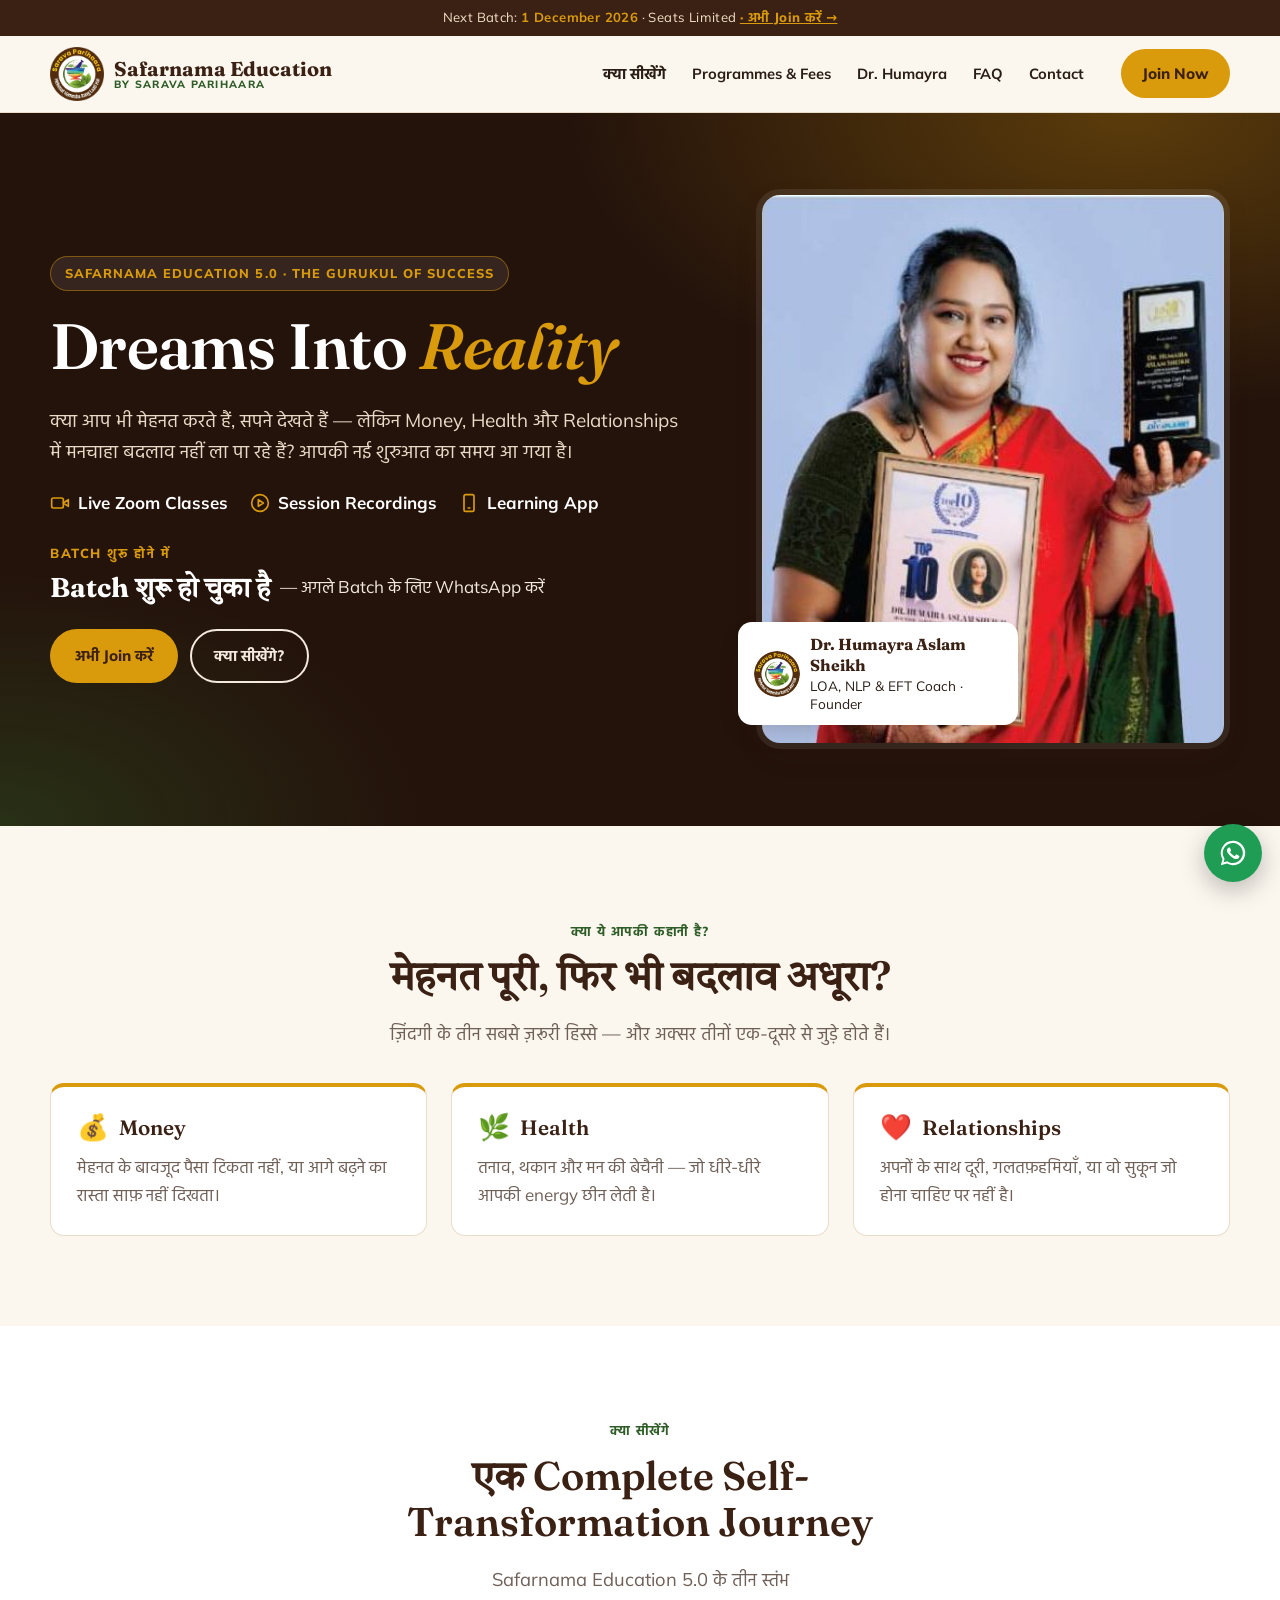
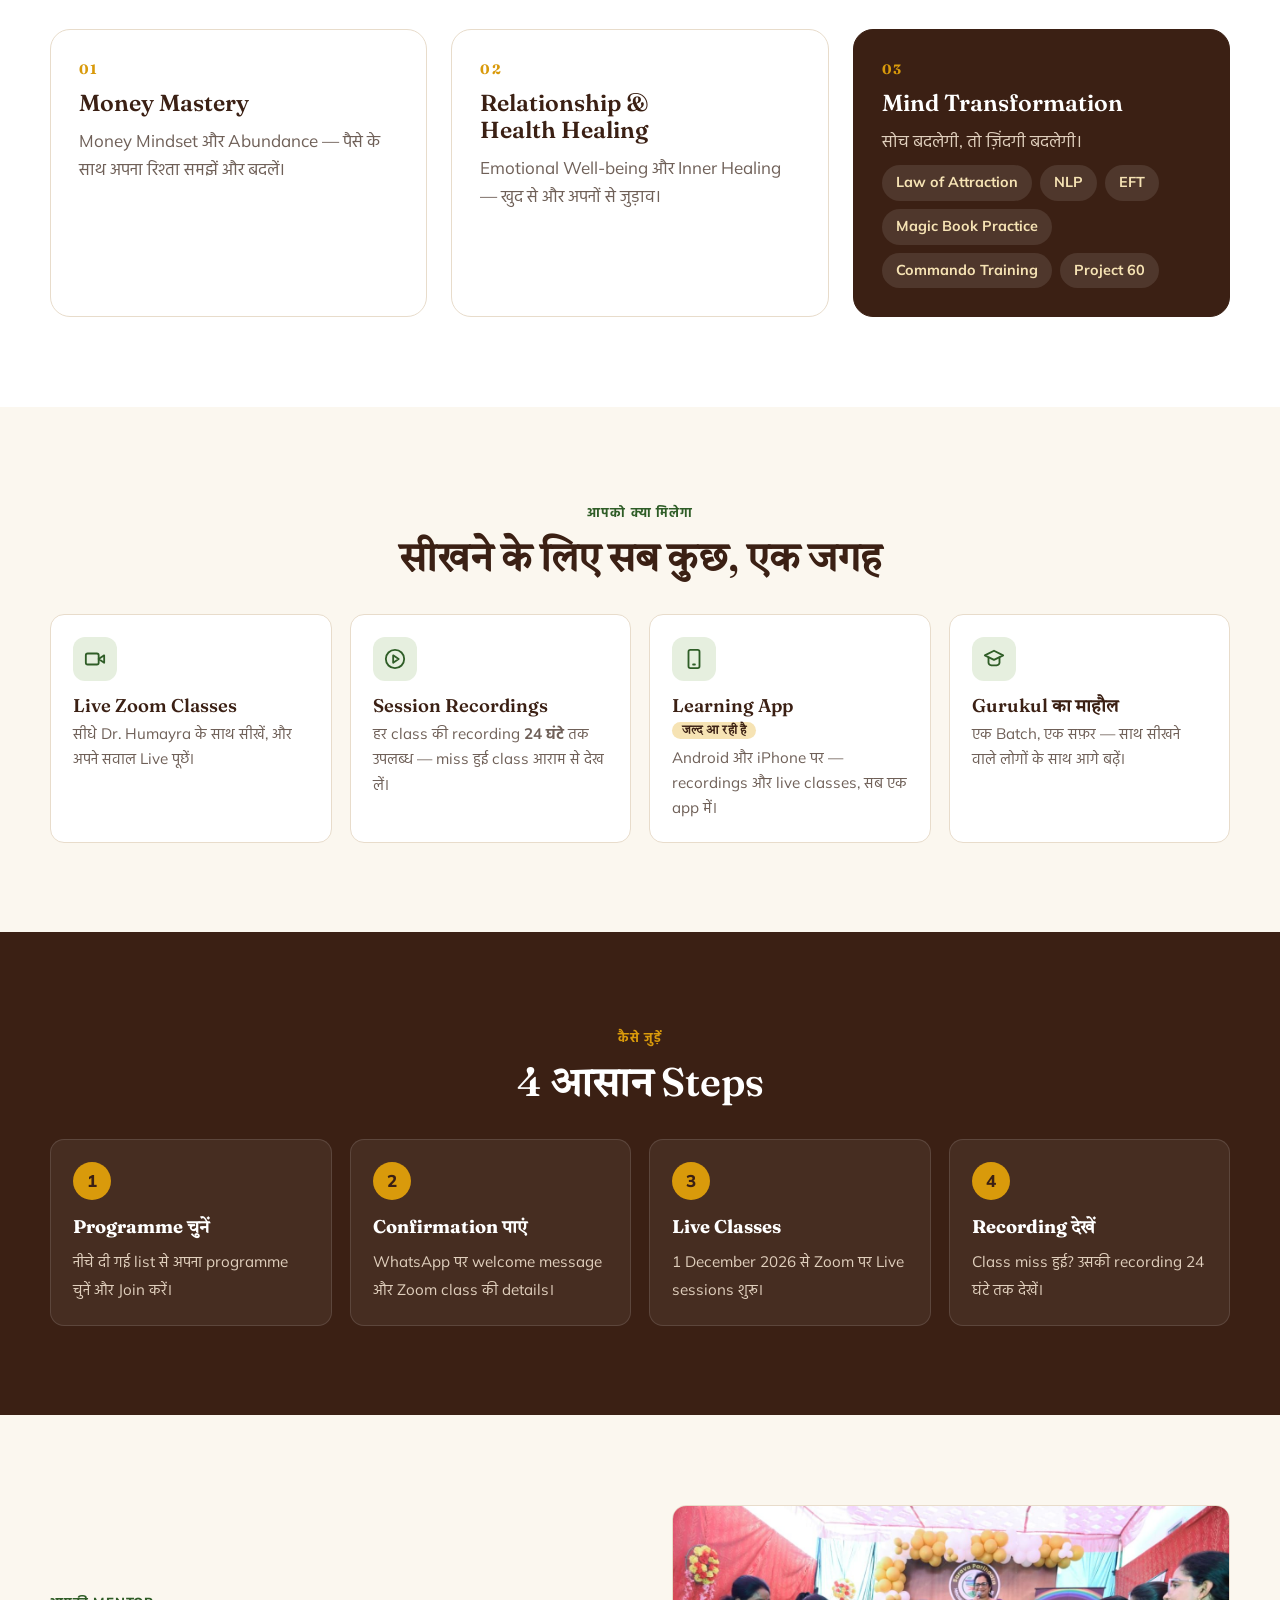
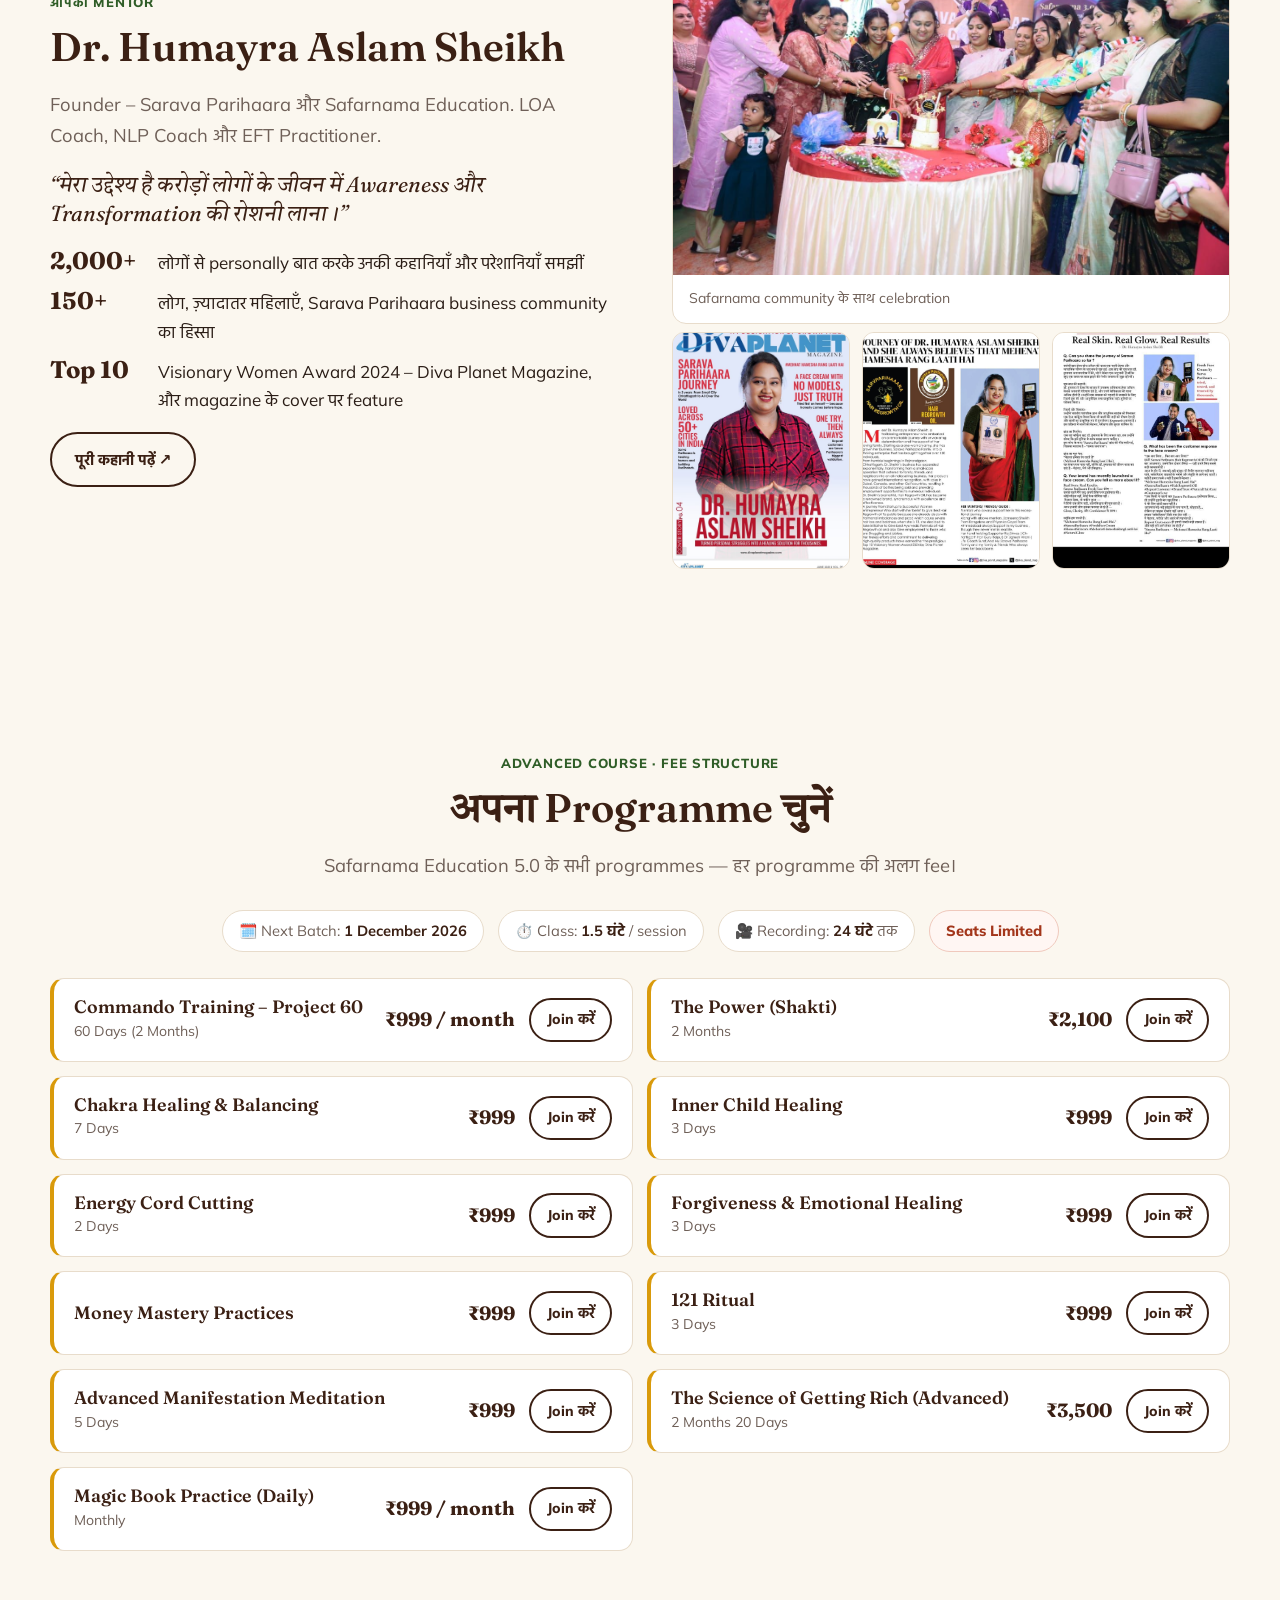
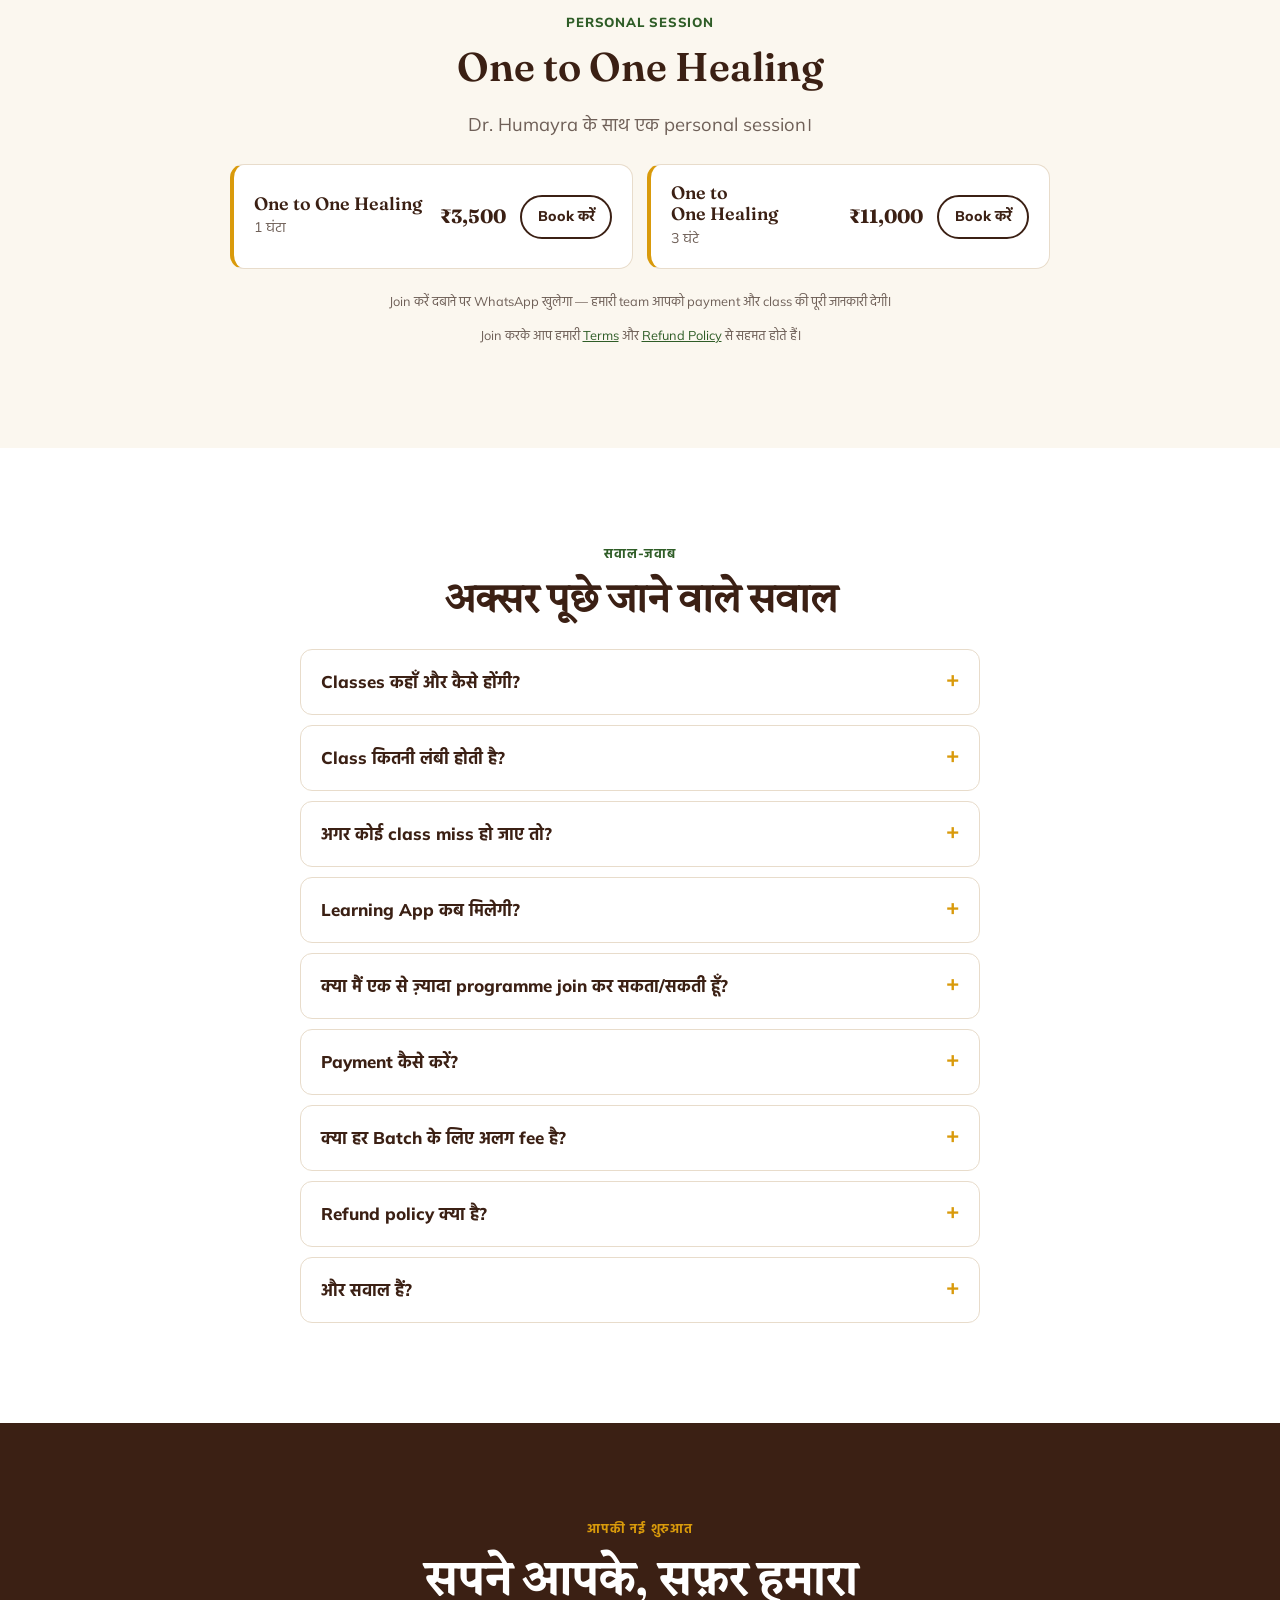
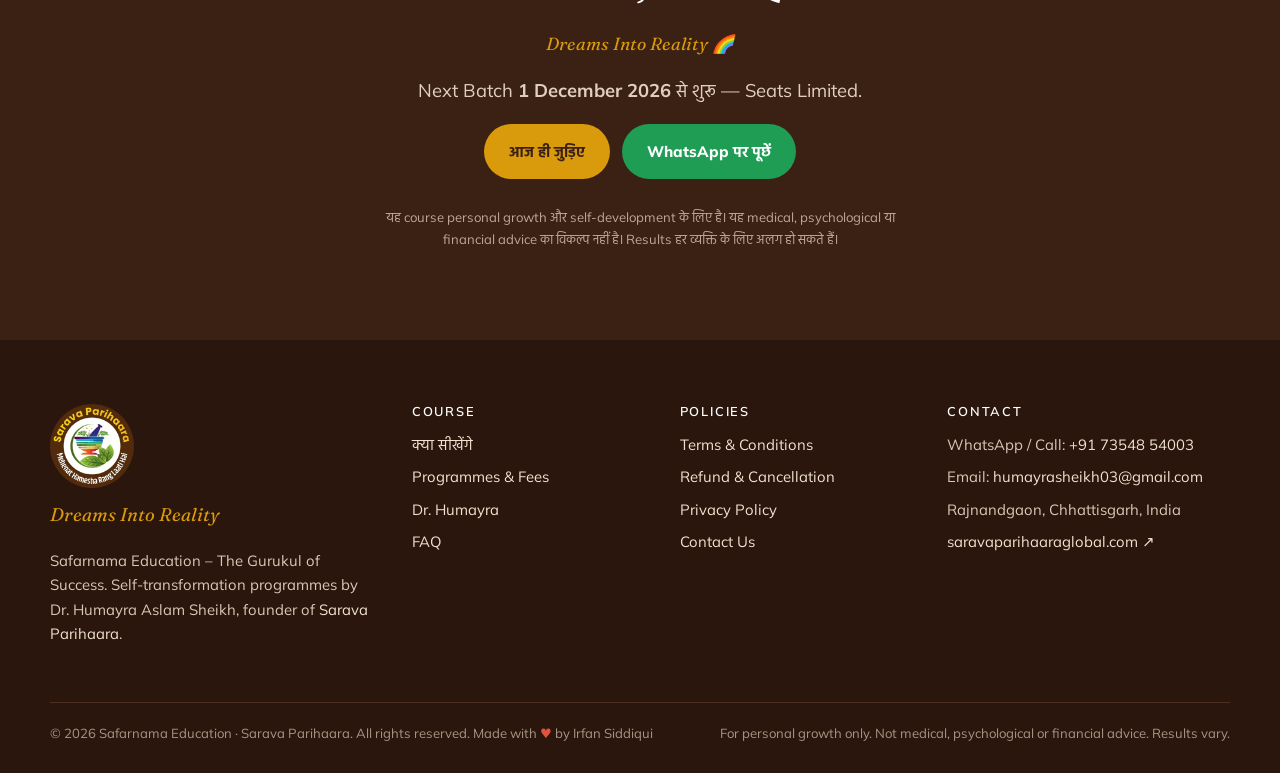
==== index.html @ 06b76551 "Safarnama Education website for safarnama.club Course landing page, programme fee list, one-to-one s" ====
<!DOCTYPE html>
<html lang="hi">
<head>
<meta charset="utf-8">
<meta name="viewport" content="width=device-width, initial-scale=1">
<title>Safarnama Education 5.0 – The Gurukul of Success | Dr. Humayra Aslam Sheikh</title>
<meta name="description" content="Safarnama Education 5.0 – Dr. Humayra Aslam Sheikh के साथ Complete Self-Transformation Journey: Money Mastery, Relationship & Health Healing, Mind Transformation (Law of Attraction, NLP, EFT). Live Zoom Classes, Session Recordings और Learning App.">
<link rel="canonical" href="https://safarnama.club/">
<meta property="og:type" content="website">
<meta property="og:site_name" content="Safarnama Education">
<meta property="og:title" content="Safarnama Education 5.0 – The Gurukul of Success">
<meta property="og:description" content="Dreams Into Reality. Live Classes + Recordings + Learning App, with Dr. Humayra Aslam Sheikh.">
<meta property="og:url" content="https://safarnama.club/">
<meta property="og:image" content="https://safarnama.club/assets/img/founder.jpg">
<meta name="twitter:card" content="summary_large_image">
<meta name="theme-color" content="#24130b">
<link rel="icon" type="image/png" href="favicon.png">
<link rel="apple-touch-icon" href="assets/favicon.png">
<link rel="preconnect" href="https://fonts.googleapis.com">
<link rel="preconnect" href="https://fonts.gstatic.com" crossorigin>
<link href="https://fonts.googleapis.com/css2?family=Fraunces:ital,opsz,wght@0,9..144,500;0,9..144,600;0,9..144,700;1,9..144,500&family=Mulish:wght@400;600;700;800&family=Hind:wght@400;500;600;700&family=Tiro+Devanagari+Hindi:ital@0;1&display=swap" rel="stylesheet">
<link rel="stylesheet" href="assets/css/style.css">
<link rel="stylesheet" href="assets/css/course.css">
<script type="application/ld+json">
{"@context":"https://schema.org","@type":"Course","name":"Safarnama Education 5.0 – The Gurukul of Success","description":"Complete Self-Transformation Journey: Money Mastery, Relationship & Health Healing, Mind Transformation (Law of Attraction, NLP, EFT).","inLanguage":"hi","provider":{"@type":"Organization","name":"Sarava Parihaara","sameAs":"https://saravaparihaaraglobal.com"},"instructor":{"@type":"Person","name":"Dr. Humayra Aslam Sheikh"}}
</script>
</head>
<body class="course" data-course-page>
<a href="#main" class="hp">Skip to content</a>
<div class="topbar">Next Batch: <b data-batch-date>1 December 2026</b> · <span data-seats>Seats Limited</span> <a href="#join">· अभी Join करें →</a></div>
<header class="site-header">
 <div class="wrap nav">
  <a class="brand" href="#main" aria-label="Safarnama Education home"><img src="assets/img/logo.png" alt="" width="54" height="54"><span>Safarnama Education<small>by Sarava Parihaara</small></span></a>
  <button class="burger" aria-label="Open menu" aria-expanded="false" aria-controls="menu"><svg width="26" height="26" viewBox="0 0 24 24" fill="none" stroke="currentColor" stroke-width="2.2" stroke-linecap="round"><path d="M4 7h16M4 12h16M4 17h16"/></svg></button>
  <ul class="menu" id="menu">
   <li><a href="#curriculum">क्या सीखेंगे</a></li><li><a href="#join">Programmes &amp; Fees</a></li><li><a href="#founder">Dr. Humayra</a></li><li><a href="#faq">FAQ</a></li><li><a href="contact.html">Contact</a></li>
  </ul>
  <a class="btn btn-gold" href="#join">Join Now</a>
 </div>
</header>
<main id="main">

<!-- HERO -->
<section class="c-hero"><div class="wrap hero-grid">
 <div>
  <span class="kicker">Safarnama Education 5.0 · The Gurukul of Success</span>
  <h1>Dreams Into <em>Reality</em></h1>
  <p class="lead">क्या आप भी मेहनत करते हैं, सपने देखते हैं — लेकिन Money, Health और Relationships में मनचाहा बदलाव नहीं ला पा रहे हैं? आपकी नई शुरुआत का समय आ गया है।</p>
  <ul class="hero-facts">
   <li><svg viewBox="0 0 24 24" fill="none" stroke="currentColor" stroke-width="2" stroke-linecap="round" stroke-linejoin="round"><path d="m22 8-6 4 6 4V8Z"/><rect x="2" y="6" width="14" height="12" rx="2"/></svg>Live Zoom Classes</li>
   <li><svg viewBox="0 0 24 24" fill="none" stroke="currentColor" stroke-width="2" stroke-linecap="round" stroke-linejoin="round"><circle cx="12" cy="12" r="10"/><path d="m10 8 6 4-6 4V8Z"/></svg>Session Recordings</li>
   <li><svg viewBox="0 0 24 24" fill="none" stroke="currentColor" stroke-width="2" stroke-linecap="round" stroke-linejoin="round"><rect x="6" y="2" width="12" height="20" rx="2"/><path d="M11 18h2"/></svg>Learning App</li>
  </ul>
  <p class="cd-label">Batch शुरू होने में</p>
  <div class="countdown" data-countdown aria-live="off"></div>
  <div class="btn-row" style="margin-top:26px"><a class="btn btn-gold" data-join href="#join">अभी Join करें</a><a class="btn btn-ghost" href="#curriculum">क्या सीखेंगे?</a></div>
 </div>
 <div class="hero-art">
  <img src="assets/img/founder.jpg" alt="Dr. Humayra Aslam Sheikh with her Top 10 Visionary Women award" width="428" height="724">
  <div class="hero-badge"><img src="assets/img/logo.png" alt=""><p><b>Dr. Humayra Aslam Sheikh</b>LOA, NLP &amp; EFT Coach · Founder</p></div>
 </div>
</div></section>

<!-- PAIN -->
<section class="section"><div class="wrap">
 <div class="center narrow" style="margin:0 auto 34px"><span class="eyebrow">क्या ये आपकी कहानी है?</span><h2>मेहनत पूरी, फिर भी बदलाव अधूरा?</h2><p class="lead">ज़िंदगी के तीन सबसे ज़रूरी हिस्से — और अक्सर तीनों एक-दूसरे से जुड़े होते हैं।</p></div>
 <div class="grid g3">
  <div class="pain"><h3><span class="emo" aria-hidden="true">💰</span>Money</h3><p>मेहनत के बावजूद पैसा टिकता नहीं, या आगे बढ़ने का रास्ता साफ़ नहीं दिखता।</p></div>
  <div class="pain"><h3><span class="emo" aria-hidden="true">🌿</span>Health</h3><p>तनाव, थकान और मन की बेचैनी — जो धीरे-धीरे आपकी energy छीन लेती है।</p></div>
  <div class="pain"><h3><span class="emo" aria-hidden="true">❤️</span>Relationships</h3><p>अपनों के साथ दूरी, गलतफ़हमियाँ, या वो सुकून जो होना चाहिए पर नहीं है।</p></div>
 </div>
</div></section>

<!-- CURRICULUM -->
<section class="section alt" id="curriculum"><div class="wrap">
 <div class="center narrow" style="margin:0 auto 34px"><span class="eyebrow">क्या सीखेंगे</span><h2>एक Complete Self-Transformation Journey</h2><p class="lead">Safarnama Education 5.0 के तीन स्तंभ</p></div>
 <div class="grid g3">
  <div class="pillar"><span class="num">01</span><h3>Money Mastery</h3><p>Money Mindset और Abundance — पैसे के साथ अपना रिश्ता समझें और बदलें।</p></div>
  <div class="pillar"><span class="num">02</span><h3>Relationship &amp; Health Healing</h3><p>Emotional Well-being और Inner Healing — खुद से और अपनों से जुड़ाव।</p></div>
  <div class="pillar feature"><span class="num">03</span><h3>Mind Transformation</h3><p>सोच बदलेगी, तो ज़िंदगी बदलेगी।</p>
   <div class="ingredients"><span>Law of Attraction</span><span>NLP</span><span>EFT</span><span>Magic Book Practice</span><span>Commando Training</span><span>Project 60</span></div></div>
 </div>
</div></section>

<!-- WHAT YOU GET -->
<section class="section"><div class="wrap">
 <div class="center narrow" style="margin:0 auto 34px"><span class="eyebrow">आपको क्या मिलेगा</span><h2>सीखने के लिए सब कुछ, एक जगह</h2></div>
 <div class="gets">
  <div class="get"><div class="icon" aria-hidden="true"><svg viewBox="0 0 24 24" fill="none" stroke="currentColor" stroke-width="2" stroke-linecap="round" stroke-linejoin="round"><path d="m22 8-6 4 6 4V8Z"/><rect x="2" y="6" width="14" height="12" rx="2"/></svg></div><h3>Live Zoom Classes</h3><p>सीधे Dr. Humayra के साथ सीखें, और अपने सवाल Live पूछें।</p></div>
  <div class="get"><div class="icon" aria-hidden="true"><svg viewBox="0 0 24 24" fill="none" stroke="currentColor" stroke-width="2" stroke-linecap="round" stroke-linejoin="round"><circle cx="12" cy="12" r="10"/><path d="m10 8 6 4-6 4V8Z"/></svg></div><h3>Session Recordings</h3><p>हर class की recording <b data-recording-access>24 घंटे</b> तक उपलब्ध — miss हुई class आराम से देख लें।</p></div>
  <div class="get"><div class="icon" aria-hidden="true"><svg viewBox="0 0 24 24" fill="none" stroke="currentColor" stroke-width="2" stroke-linecap="round" stroke-linejoin="round"><rect x="6" y="2" width="12" height="20" rx="2"/><path d="M11 18h2"/></svg></div><h3>Learning App <span class="soon-tag">जल्द आ रही है</span></h3><p>Android और iPhone पर — recordings और live classes, सब एक app में।</p></div>
  <div class="get"><div class="icon" aria-hidden="true"><svg viewBox="0 0 24 24" fill="none" stroke="currentColor" stroke-width="2" stroke-linecap="round" stroke-linejoin="round"><path d="M12 3 2 8l10 5 10-5-10-5Z"/><path d="M6 10.5V16c0 1.7 2.7 3 6 3s6-1.3 6-3v-5.5"/></svg></div><h3>Gurukul का माहौल</h3><p>एक Batch, एक सफ़र — साथ सीखने वाले लोगों के साथ आगे बढ़ें।</p></div>
 </div>
</div></section>

<!-- HOW IT WORKS -->
<section class="section dark" id="how"><div class="wrap">
 <div class="center narrow" style="margin:0 auto 34px"><span class="eyebrow">कैसे जुड़ें</span><h2>4 आसान Steps</h2></div>
 <ol class="flow">
  <li><b>Programme चुनें</b><span>नीचे दी गई list से अपना programme चुनें और Join करें।</span></li>
  <li><b>Confirmation पाएं</b><span>WhatsApp पर welcome message और Zoom class की details।</span></li>
  <li><b>Live Classes</b><span><span data-batch-date>1 December 2026</span> से Zoom पर Live sessions शुरू।</span></li>
  <li><b>Recording देखें</b><span>Class miss हुई? उसकी recording 24 घंटे तक देखें।</span></li>
 </ol>
</div></section>

<!-- FOUNDER -->
<section class="section" id="founder"><div class="wrap split">
 <div>
  <span class="eyebrow">आपकी Mentor</span>
  <h2>Dr. Humayra Aslam Sheikh</h2>
  <p class="lead">Founder – Sarava Parihaara और Safarnama Education. LOA Coach, NLP Coach और EFT Practitioner.</p>
  <p class="quote" style="font-size:1.35rem">“मेरा उद्देश्य है करोड़ों लोगों के जीवन में Awareness और Transformation की रोशनी लाना।”</p>
  <ul class="creds">
   <li><b>2,000+</b><span>लोगों से personally बात करके उनकी कहानियाँ और परेशानियाँ समझीं</span></li>
   <li><b>150+</b><span>लोग, ज़्यादातर महिलाएँ, Sarava Parihaara business community का हिस्सा</span></li>
   <li><b>Top 10</b><span>Visionary Women Award 2024 – Diva Planet Magazine, और magazine के cover पर feature</span></li>
  </ul>
  <a class="btn btn-ghost" href="https://saravaparihaaraglobal.com/founder.html" target="_blank" rel="noopener">पूरी कहानी पढ़ें ↗</a>
 </div>
 <div>
  <figure class="tile"><img src="assets/img/community.jpg" alt="Dr. Humayra with the Safarnama community at a celebration" loading="lazy" width="1280" height="851"><figcaption>Safarnama community के साथ celebration</figcaption></figure>
  <div class="press">
   <img src="assets/img/press-cover.jpg" alt="Diva Planet magazine cover featuring Dr. Humayra" loading="lazy">
   <img src="assets/img/press-article.jpg" alt="Diva Planet feature article" loading="lazy">
   <img src="assets/img/press-hindi.jpg" alt="Hindi interview feature" loading="lazy">
  </div>
 </div>
</div></section>

<!-- TESTIMONIALS (hidden until added in course-config.js) -->
<section class="section alt" id="reviews" data-testimonials hidden><div class="wrap">
 <div class="center narrow" style="margin:0 auto 34px"><span class="eyebrow">Students की बात</span><h2>पिछले Batches के अनुभव</h2></div>
 <div class="t-wrap">
  <div class="t-grid" data-t-text></div>
  <div class="t-grid" data-t-shots></div>
  <div class="videos" data-t-videos></div>
 </div>
</div></section>

<!-- PROGRAMMES & FEES -->
<section class="section" id="join"><div class="wrap">
 <div class="center narrow" style="margin:0 auto 28px"><span class="eyebrow">Advanced Course · Fee Structure</span><h2>अपना Programme चुनें</h2><p class="lead">Safarnama Education 5.0 के सभी programmes — हर programme की अलग fee।</p></div>
 <div class="batch-strip">
  <span>🗓️ Next Batch: <b data-batch-date>1 December 2026</b></span>
  <span>⏱️ Class: <b data-class-duration>1.5 घंटे</b> / session</span>
  <span>🎥 Recording: <b data-recording-access>24 घंटे</b> तक</span>
  <span class="seats" data-seats>Seats Limited</span>
 </div>
 <div class="progs" data-programmes></div>
 <div class="center narrow" style="margin:56px auto 24px"><span class="eyebrow">Personal Session</span><h2>One to One Healing</h2><p class="lead">Dr. Humayra के साथ एक personal session।</p></div>
 <div class="progs two" data-one-to-one></div>
 <p class="small center" data-pay-note style="margin-top:22px"></p>
 <p class="small center">Join करके आप हमारी <a href="terms.html">Terms</a> और <a href="refund-policy.html">Refund Policy</a> से सहमत होते हैं।</p>
</div></section>

<!-- FAQ -->
<section class="section alt" id="faq"><div class="wrap narrow" style="margin-inline:auto">
 <div class="center" style="margin-bottom:28px"><span class="eyebrow">सवाल-जवाब</span><h2>अक्सर पूछे जाने वाले सवाल</h2></div>
 <details><summary>Classes कहाँ और कैसे होंगी?</summary><div>सभी Live Classes Zoom पर होंगी। Join करने के बाद Zoom link और class schedule WhatsApp पर भेजा जाएगा।</div></details>
 <details><summary>Class कितनी लंबी होती है?</summary><div>हर session लगभग 1.5 घंटे का होता है।</div></details>
 <details><summary>अगर कोई class miss हो जाए तो?</summary><div>हर class की recording 24 घंटे तक उपलब्ध रहती है, ताकि आप उसे अपने समय पर देख सकें।</div></details>
 <details><summary>Learning App कब मिलेगी?</summary><div>Android और iPhone के लिए हमारी Learning App जल्द launch हो रही है। Enrolled students को login की जानकारी WhatsApp पर भेजी जाएगी।</div></details>
 <details><summary>क्या मैं एक से ज़्यादा programme join कर सकता/सकती हूँ?</summary><div>हाँ। हर programme की fee अलग है — आप जितने चाहें उतने programmes चुन सकते हैं।</div></details>
 <details><summary>Payment कैसे करें?</summary><div>अपने programme के आगे “Join करें” दबाएं। किसी भी मदद के लिए हमें WhatsApp करें।</div></details>
 <details><summary>क्या हर Batch के लिए अलग fee है?</summary><div>हाँ। हर Batch एक अलग enrolment है।</div></details>
 <details><summary>Refund policy क्या है?</summary><div>पूरी जानकारी के लिए हमारी <a href="refund-policy.html">Refund Policy</a> देखें।</div></details>
 <details><summary>और सवाल हैं?</summary><div>हमें WhatsApp पर message करें: <a href="#" data-wa-link="Hello! Safarnama Education 5.0 के बारे में मेरा एक सवाल है।">Chat करें</a></div></details>
</div></section>

<!-- FINAL CTA -->
<section class="section dark c-final"><div class="wrap narrow" style="margin-inline:auto">
 <span class="eyebrow">आपकी नई शुरुआत</span>
 <h2>सपने आपके, सफ़र हमारा</h2>
 <p class="tagline">Dreams Into Reality 🌈</p>
 <p class="lead">Next Batch <b data-batch-date>1 December 2026</b> से शुरू — <span data-seats>Seats Limited</span>.</p>
 <div class="btn-row" style="justify-content:center;margin-top:18px"><a class="btn btn-gold" data-join href="#join">आज ही जुड़िए</a><a class="btn btn-wa" href="#" data-wa-link="Hello! Safarnama Education 5.0 के बारे में जानकारी चाहिए।">WhatsApp पर पूछें</a></div>
 <p class="disclaimer" style="color:#bfa894">यह course personal growth और self-development के लिए है। यह medical, psychological या financial advice का विकल्प नहीं है। Results हर व्यक्ति के लिए अलग हो सकते हैं।</p>
</div></section>
</main>

<div class="join-bar" aria-hidden="false"><div class="jb-text"><b>Safarnama Education 5.0</b>Batch: <span data-batch-date>1 December 2026</span></div><a class="btn btn-gold" data-join href="#join">Join करें</a></div>
<footer class="site-footer">
 <div class="wrap foot-grid">
  <div class="foot-brand">
   <img src="assets/img/logo.png" alt="Sarava Parihaara logo" width="84" height="84">
   <p class="motto">Dreams Into Reality</p>
   <p>Safarnama Education – The Gurukul of Success. Self-transformation programmes by Dr. Humayra Aslam Sheikh, founder of <a href="https://saravaparihaaraglobal.com" target="_blank" rel="noopener">Sarava Parihaara</a>.</p>
  </div>
  <div><h4>Course</h4><ul><li><a href="index.html#curriculum">क्या सीखेंगे</a></li><li><a href="index.html#join">Programmes &amp; Fees</a></li><li><a href="index.html#founder">Dr. Humayra</a></li><li><a href="index.html#faq">FAQ</a></li></ul></div>
  <div><h4>Policies</h4><ul><li><a href="terms.html">Terms &amp; Conditions</a></li><li><a href="refund-policy.html">Refund &amp; Cancellation</a></li><li><a href="privacy.html">Privacy Policy</a></li><li><a href="contact.html">Contact Us</a></li></ul></div>
  <div><h4>Contact</h4><ul>
   <li>WhatsApp / Call: <a href="#" data-phone>+91 73548 54003</a></li>
   <li>Email: <a href="#" data-email>humayrasheikh03@gmail.com</a></li>
   <li>Rajnandgaon, Chhattisgarh, India</li>
   <li><a href="https://saravaparihaaraglobal.com" target="_blank" rel="noopener">saravaparihaaraglobal.com ↗</a></li></ul></div>
 </div>
 <div class="wrap foot-bottom"><span>© <span data-year>2026</span> Safarnama Education · Sarava Parihaara. All rights reserved. Made with <span class="heart" aria-label="love">♥️</span> by Irfan Siddiqui</span><span>For personal growth only. Not medical, psychological or financial advice. Results vary.</span></div>
</footer>
<a class="wa-float" href="#" data-wa-link="Hello! Safarnama Education 5.0 के बारे में मेरा एक सवाल है।" aria-label="Chat with us on WhatsApp"><svg viewBox="0 0 32 32" aria-hidden="true"><path d="M16 3a13 13 0 0 0-11.2 19.6L3 29l6.6-1.7A13 13 0 1 0 16 3Zm0 23.7c-2 0-4-.5-5.7-1.6l-.4-.2-3.9 1 1-3.8-.3-.4A10.7 10.7 0 1 1 16 26.7Zm5.9-8c-.3-.2-1.9-1-2.2-1s-.5-.2-.7.2-.8 1-1 1.2-.4.2-.7 0a8.8 8.8 0 0 1-4.4-3.8c-.3-.6.3-.5 1-1.7.1-.2 0-.4 0-.5l-1-2.4c-.3-.6-.5-.5-.7-.5h-.6a1.2 1.2 0 0 0-.9.4 3.6 3.6 0 0 0-1.1 2.7 6.3 6.3 0 0 0 1.3 3.3 14.4 14.4 0 0 0 5.5 4.9c2 .9 2.9 1 3.9.8a3.3 3.3 0 0 0 2.2-1.5 2.7 2.7 0 0 0 .2-1.5c-.1-.2-.3-.3-.6-.5Z"/></svg></a>
<script src="assets/js/course-config.js"></script>
<script src="assets/js/site.js"></script>
<script src="assets/js/course.js"></script>
</body>
</html>
---- assets/css/style.css ----
/* Sarava Parihaara — brand system taken from the logo and packaging:
   deep walnut brown, turmeric gold, neem green on warm ivory.
   Layout idea: editorial product storytelling, split hero, generous white space. */
:root{
  --brown:#3b2014;
  --brown-2:#5a3422;
  --gold:#d99a0b;
  --gold-soft:#f6e3b4;
  --green:#2f5d27;
  --green-soft:#e6efdf;
  --ivory:#fbf7ef;
  --paper:#ffffff;
  --ink:#2a1d16;
  --muted:#6f6058;
  --line:#e8dccb;
  --f-display:"Fraunces",Georgia,"Times New Roman",serif;
  --f-body:"Mulish",system-ui,-apple-system,"Segoe UI",Roboto,sans-serif;
  --r:14px;
  --shadow:0 10px 30px -14px rgba(59,32,20,.35);
  color-scheme:light;
}
*,*::before,*::after{box-sizing:border-box}
html{scroll-behavior:smooth}
body{margin:0;background:var(--ivory);color:var(--ink);font-family:var(--f-body);font-size:16.5px;line-height:1.65;-webkit-font-smoothing:antialiased}
img{max-width:100%;height:auto;display:block}
a{color:var(--green)}
a:hover{color:var(--brown)}
:focus-visible{outline:3px solid var(--gold);outline-offset:2px;border-radius:4px}
h1,h2,h3,h4{font-family:var(--f-display);color:var(--brown);line-height:1.15;margin:0 0 .5em;text-wrap:balance;font-weight:600}
h1{font-size:clamp(2.1rem,4.6vw,3.6rem);letter-spacing:-.01em}
h2{font-size:clamp(1.7rem,3.2vw,2.5rem)}
h3{font-size:1.3rem}
p{margin:0 0 1em}
.wrap{width:min(1180px,100% - 40px);margin-inline:auto}
.narrow{max-width:68ch}
.section{padding:clamp(48px,7vw,96px) 0}
.section.alt{background:var(--paper)}
.section.dark{background:var(--brown);color:#f3e9dc}
.section.dark h2,.section.dark h3{color:#fff}
.eyebrow{display:inline-block;font-size:.78rem;letter-spacing:.14em;text-transform:uppercase;font-weight:800;color:var(--green);margin-bottom:.8em}
.dark .eyebrow{color:var(--gold)}
.lead{font-size:1.15rem;color:var(--muted)}
.dark .lead{color:#e0cfbd}
.center{text-align:center}
.center .narrow{margin-inline:auto}

/* buttons */
.btn{display:inline-flex;align-items:center;justify-content:center;gap:.5em;padding:.85em 1.5em;border-radius:999px;font-weight:800;font-size:.95rem;text-decoration:none;border:2px solid transparent;cursor:pointer;font-family:var(--f-body);transition:transform .15s,background .15s,color .15s}
.btn:hover{transform:translateY(-1px)}
.btn-primary{background:var(--brown);color:#fff}
.btn-primary:hover{background:var(--brown-2);color:#fff}
.btn-gold{background:var(--gold);color:var(--brown)}
.btn-gold:hover{background:#e8ab1c;color:var(--brown)}
.btn-ghost{border-color:var(--brown);color:var(--brown);background:transparent}
.btn-ghost:hover{background:var(--brown);color:#fff}
.btn-wa{background:#1f9d55;color:#fff}
.btn-wa:hover{background:#178246;color:#fff}
.btn-row{display:flex;flex-wrap:wrap;gap:12px}
.btn-block{width:100%}

/* topbar + header */
.topbar{background:var(--brown);color:#f3e2c7;font-size:.82rem;text-align:center;padding:7px 12px;letter-spacing:.03em}
.topbar b{color:var(--gold)}
.site-header{position:sticky;top:0;z-index:50;background:rgba(251,247,239,.96);backdrop-filter:blur(8px);border-bottom:1px solid var(--line)}
.nav{display:flex;align-items:center;gap:20px;height:76px}
.brand{display:flex;align-items:center;gap:10px;text-decoration:none;color:var(--brown)}
.brand img{width:54px;height:54px}
.brand span{font-family:var(--f-display);font-weight:700;font-size:1.25rem;line-height:1.05}
.brand small{display:block;font-family:var(--f-body);font-size:.66rem;letter-spacing:.12em;text-transform:uppercase;color:var(--green);font-weight:800}
.menu{display:flex;gap:4px;margin-left:auto;list-style:none;padding:0;margin-block:0}
.menu a{display:block;padding:8px 11px;border-radius:8px;text-decoration:none;color:var(--ink);font-weight:700;font-size:.93rem}
.menu a:hover,.menu a[aria-current="page"]{color:var(--green);background:var(--green-soft)}
.cart-btn{position:relative;display:inline-flex;align-items:center;gap:6px;background:var(--brown);color:#fff;border:0;border-radius:999px;padding:9px 16px;font-weight:800;cursor:pointer;font-family:var(--f-body);font-size:.92rem}
.cart-count{background:var(--gold);color:var(--brown);border-radius:999px;min-width:22px;height:22px;display:inline-grid;place-items:center;font-size:.78rem;padding:0 6px}
.burger{display:none;background:none;border:0;padding:8px;cursor:pointer;color:var(--brown)}
@media (max-width:1020px){
  .burger{display:block;margin-left:auto}
  .menu{display:none;position:absolute;top:76px;left:0;right:0;flex-direction:column;background:var(--ivory);border-bottom:1px solid var(--line);padding:10px 20px 18px;box-shadow:var(--shadow)}
  .menu.open{display:flex}
  .menu a{padding:12px 10px;font-size:1rem}
  .cart-btn{margin-left:0}
}

/* hero */
.hero{padding:clamp(36px,6vw,80px) 0 clamp(40px,6vw,72px);background:radial-gradient(1200px 500px at 85% 10%,var(--gold-soft),transparent 60%),var(--ivory)}
.hero-grid{display:grid;grid-template-columns:1.1fr .9fr;gap:clamp(24px,5vw,64px);align-items:center}
.hero h1 em{font-style:italic;color:var(--green)}
.hero-art{position:relative}
.hero-art img{border-radius:24px;box-shadow:var(--shadow);background:#fff}
.hero-badge{position:absolute;left:-18px;bottom:24px;background:var(--paper);border-radius:14px;padding:12px 16px;box-shadow:var(--shadow);display:flex;gap:10px;align-items:center;max-width:250px}
.hero-badge img{width:46px;height:46px;border-radius:50%;object-fit:cover;object-position:top;box-shadow:none}
.hero-badge p{margin:0;font-size:.85rem;line-height:1.35}
.tagline{font-family:var(--f-display);font-style:italic;color:var(--brown-2);font-size:1.1rem}
@media (max-width:860px){.hero-grid{grid-template-columns:1fr}.hero-badge{left:12px}}

/* stats */
.stats{display:grid;grid-template-columns:repeat(4,1fr);gap:1px;background:var(--line);border:1px solid var(--line);border-radius:var(--r);overflow:hidden}
.stat{background:var(--paper);padding:22px 18px;text-align:center}
.stat b{display:block;font-family:var(--f-display);font-size:2rem;color:var(--brown);font-variant-numeric:tabular-nums;line-height:1.1}
.stat span{font-size:.88rem;color:var(--muted)}
@media (max-width:700px){.stats{grid-template-columns:repeat(2,1fr)}}

/* grids & cards */
.grid{display:grid;gap:24px}
.g2{grid-template-columns:repeat(2,1fr)}
.g3{grid-template-columns:repeat(3,1fr)}
.g4{grid-template-columns:repeat(4,1fr)}
@media (max-width:980px){.g4{grid-template-columns:repeat(2,1fr)}.g3{grid-template-columns:repeat(2,1fr)}}
@media (max-width:620px){.g2,.g3,.g4{grid-template-columns:1fr}}
.split{display:grid;grid-template-columns:1fr 1fr;gap:clamp(24px,5vw,64px);align-items:center}
.split.rev>:first-child{order:2}
@media (max-width:860px){.split{grid-template-columns:1fr}.split.rev>:first-child{order:0}}
.rounded{border-radius:20px;box-shadow:var(--shadow)}

.product-card{background:var(--paper);border:1px solid var(--line);border-radius:var(--r);overflow:hidden;display:flex;flex-direction:column;transition:box-shadow .2s,transform .2s}
.product-card:hover{box-shadow:var(--shadow);transform:translateY(-2px)}
.product-card .pimg{aspect-ratio:1/1;background:#fff;display:block;overflow:hidden}
.product-card .pimg img{width:100%;height:100%;object-fit:contain;padding:8px}
.product-card .pbody{padding:16px 18px 18px;display:flex;flex-direction:column;gap:6px;flex:1}
.product-card .cat{font-size:.72rem;letter-spacing:.12em;text-transform:uppercase;font-weight:800;color:var(--green)}
.product-card h3{font-size:1.12rem;margin:0}
.product-card h3 a{color:var(--brown);text-decoration:none}
.product-card .size{font-size:.85rem;color:var(--muted)}
.product-card .buy{margin-top:auto;display:flex;align-items:center;justify-content:space-between;gap:10px;padding-top:10px}
.price{font-family:var(--f-display);font-size:1.35rem;font-weight:700;color:var(--brown);font-variant-numeric:tabular-nums}
.price small{font-family:var(--f-body);font-size:.72rem;color:var(--muted);font-weight:600;margin-left:4px}
.add-mini{background:var(--green);color:#fff;border:0;border-radius:999px;padding:9px 14px;font-weight:800;cursor:pointer;font-family:var(--f-body);font-size:.85rem}
.add-mini:hover{background:var(--brown)}
.placeholder{display:grid;place-items:center;text-align:center;background:linear-gradient(160deg,var(--gold-soft),#fff);color:var(--brown);height:100%;padding:20px}
.placeholder img{width:38%;height:auto;object-fit:contain;padding:0;margin:0 auto 10px}
.placeholder span{font-size:.8rem;font-weight:700;color:var(--muted)}

.filters{display:flex;flex-wrap:wrap;gap:8px;margin:0 0 28px}
.chip{border:1.5px solid var(--line);background:var(--paper);border-radius:999px;padding:8px 16px;font-weight:700;cursor:pointer;font-family:var(--f-body);color:var(--ink);font-size:.9rem}
.chip[aria-pressed="true"]{background:var(--brown);border-color:var(--brown);color:#fff}

.card{background:var(--paper);border:1px solid var(--line);border-radius:var(--r);padding:24px}
.card h3{margin-bottom:.35em}
.icon{width:44px;height:44px;border-radius:12px;background:var(--green-soft);color:var(--green);display:grid;place-items:center;margin-bottom:14px}
.icon svg{width:22px;height:22px}

/* values ribbon */
.values{display:flex;flex-wrap:wrap;gap:10px 28px;justify-content:center;font-family:var(--f-display);font-size:1.15rem;color:var(--brown)}
.values span::before{content:"";display:inline-block;width:7px;height:7px;border-radius:50%;background:var(--gold);margin-right:10px;vertical-align:middle}

/* timeline */
.timeline{list-style:none;padding:0;margin:0;border-left:2px solid var(--gold);display:grid;gap:26px}
.timeline li{padding-left:26px;position:relative}
.timeline li::before{content:"";position:absolute;left:-9px;top:6px;width:16px;height:16px;border-radius:50%;background:var(--ivory);border:3px solid var(--green)}
.timeline b{display:block;font-family:var(--f-display);color:var(--brown);font-size:1.2rem}

/* quote / testimonials */
.quote{font-family:var(--f-display);font-size:clamp(1.3rem,2.4vw,1.8rem);line-height:1.35;color:var(--brown);font-style:italic}
.testi{background:var(--paper);border:1px solid var(--line);border-radius:var(--r);padding:24px;display:flex;flex-direction:column;gap:12px}
.testi p{margin:0;font-size:1rem}
.testi .who{font-weight:800;color:var(--brown);font-size:.9rem}
.testi .who span{display:block;font-weight:600;color:var(--muted);font-size:.8rem}
.stars{color:var(--gold);letter-spacing:2px}

/* page header */
.page-head{padding:clamp(40px,6vw,72px) 0 clamp(28px,4vw,44px);background:linear-gradient(180deg,var(--gold-soft),var(--ivory))}
.crumbs{font-size:.85rem;color:var(--muted);margin-bottom:10px}
.crumbs a{color:var(--muted)}

/* product page */
.pdp{display:grid;grid-template-columns:1fr 1fr;gap:clamp(24px,5vw,56px);align-items:start}
@media (max-width:860px){.pdp{grid-template-columns:1fr}}
.gallery-main{background:#fff;border:1px solid var(--line);border-radius:20px;aspect-ratio:1/1;overflow:hidden}
.gallery-main img{width:100%;height:100%;object-fit:contain}
.thumbs{display:flex;gap:10px;margin-top:12px;flex-wrap:wrap}
.thumbs button{width:74px;height:74px;border:2px solid var(--line);border-radius:12px;padding:0;overflow:hidden;background:#fff;cursor:pointer}
.thumbs button[aria-current="true"]{border-color:var(--brown)}
.thumbs img{width:100%;height:100%;object-fit:cover}
.pdp-info .price{font-size:2rem}
.variants{display:flex;gap:10px;flex-wrap:wrap;margin:6px 0 4px}
.variant{border:2px solid var(--line);background:#fff;border-radius:12px;padding:10px 16px;cursor:pointer;font-family:var(--f-body);font-weight:800;color:var(--ink);text-align:left}
.variant small{display:block;font-weight:600;color:var(--muted)}
.variant[aria-pressed="true"]{border-color:var(--brown);background:var(--gold-soft)}
.qty{display:inline-flex;align-items:center;border:1.5px solid var(--line);border-radius:999px;background:#fff}
.qty button{width:40px;height:44px;border:0;background:none;font-size:1.2rem;cursor:pointer;color:var(--brown)}
.qty input{width:42px;text-align:center;border:0;font-weight:800;font-size:1rem;font-family:var(--f-body);background:transparent}
.buy-row{display:flex;gap:12px;flex-wrap:wrap;align-items:center;margin:18px 0}
.ticks{list-style:none;padding:0;margin:16px 0;display:grid;gap:8px}
.ticks li{padding-left:28px;position:relative}
.ticks li::before{content:"";position:absolute;left:0;top:5px;width:18px;height:18px;border-radius:50%;background:var(--green-soft) url("data:image/svg+xml,%3Csvg xmlns='http://www.w3.org/2000/svg' viewBox='0 0 24 24' fill='none' stroke='%232f5d27' stroke-width='3'%3E%3Cpath d='M5 12l5 5L20 7'/%3E%3C/svg%3E") center/12px no-repeat}
.ingredients{display:flex;flex-wrap:wrap;gap:8px}
.ingredients span{background:var(--green-soft);color:var(--green);border-radius:999px;padding:6px 14px;font-weight:700;font-size:.9rem}
.steps{counter-reset:s;list-style:none;padding:0;margin:0;display:grid;gap:12px}
.steps li{counter-increment:s;padding-left:46px;position:relative;min-height:32px}
.steps li::before{content:counter(s);position:absolute;left:0;top:-2px;width:32px;height:32px;border-radius:50%;background:var(--brown);color:#fff;display:grid;place-items:center;font-weight:800;font-size:.9rem}
.note{background:var(--gold-soft);border-left:4px solid var(--gold);padding:14px 18px;border-radius:10px;font-size:.93rem}
.trust-row{display:flex;flex-wrap:wrap;gap:8px 18px;font-size:.86rem;color:var(--muted);font-weight:700}

/* forms */
.form{display:grid;gap:14px}
.form .row{display:grid;grid-template-columns:1fr 1fr;gap:14px}
@media (max-width:560px){.form .row{grid-template-columns:1fr}}
label{font-weight:700;font-size:.88rem;display:block;margin-bottom:5px;color:var(--brown)}
input,select,textarea{width:100%;padding:12px 14px;border:1.5px solid var(--line);border-radius:10px;font:inherit;font-size:1rem;background:#fff;color:var(--ink)}
input:focus,select:focus,textarea:focus{border-color:var(--green);outline:none;box-shadow:0 0 0 3px var(--green-soft)}
textarea{min-height:110px;resize:vertical}
.hp{position:absolute;left:-9999px}
.form-msg{padding:14px 16px;border-radius:10px;font-weight:700;display:none}
.form-msg.ok{display:block;background:var(--green-soft);color:var(--green)}
.form-msg.warn{display:block;background:var(--gold-soft);color:var(--brown)}

/* faq */
details{background:var(--paper);border:1px solid var(--line);border-radius:12px;padding:0 20px;margin-bottom:10px}
summary{cursor:pointer;font-weight:800;padding:18px 0;color:var(--brown);list-style:none;display:flex;justify-content:space-between;gap:12px}
summary::after{content:"+";font-size:1.4rem;line-height:1;color:var(--gold)}
details[open] summary::after{content:"–"}
details>div{padding:0 0 18px;color:var(--muted)}

/* gallery tiles */
.tile{border-radius:var(--r);overflow:hidden;background:#fff;border:1px solid var(--line)}
.tile img{width:100%;height:100%;object-fit:cover}
.tile figcaption{padding:12px 16px;font-size:.88rem;color:var(--muted)}
figure{margin:0}

/* policy text */
.prose h2{font-size:1.4rem;margin-top:1.6em}
.prose ul{padding-left:1.2em}

/* footer */
.site-footer{background:#2a160d;color:#d9c8b6;padding:64px 0 28px;font-size:.93rem}
.site-footer a{color:#f0e2cf;text-decoration:none}
.site-footer a:hover{color:var(--gold)}
.foot-grid{display:grid;grid-template-columns:1.4fr 1fr 1fr 1.2fr;gap:32px}
@media (max-width:860px){.foot-grid{grid-template-columns:1fr 1fr}}
@media (max-width:520px){.foot-grid{grid-template-columns:1fr}}
.site-footer h4{color:#fff;font-family:var(--f-body);font-size:.8rem;letter-spacing:.14em;text-transform:uppercase;margin-bottom:14px}
.site-footer ul{list-style:none;padding:0;margin:0;display:grid;gap:8px}
.foot-brand img{width:84px;margin-bottom:12px}
.foot-bottom{border-top:1px solid #4a2f22;margin-top:40px;padding-top:20px;display:flex;flex-wrap:wrap;justify-content:space-between;gap:10px;font-size:.82rem;color:#a99484}
.motto{font-family:var(--f-display);font-style:italic;color:var(--gold);font-size:1.15rem}

/* floating whatsapp */
.wa-float{position:fixed;right:18px;bottom:18px;z-index:60;width:58px;height:58px;border-radius:50%;background:#1f9d55;display:grid;place-items:center;box-shadow:0 8px 24px rgba(0,0,0,.25)}
.wa-float svg{width:30px;height:30px;fill:#fff}

/* cart drawer */
.drawer-bg{position:fixed;inset:0;background:rgba(30,15,8,.45);z-index:90;opacity:0;pointer-events:none;transition:opacity .2s}
.drawer{position:fixed;top:0;right:0;height:100%;width:min(440px,100%);background:var(--ivory);z-index:100;transform:translateX(100%);transition:transform .25s;display:flex;flex-direction:column;box-shadow:-10px 0 40px rgba(0,0,0,.2)}
.cart-open .drawer{transform:none}
.cart-open .drawer-bg{opacity:1;pointer-events:auto}
.drawer-head{display:flex;justify-content:space-between;align-items:center;padding:18px 20px;border-bottom:1px solid var(--line)}
.drawer-head h3{margin:0}
.x{background:none;border:0;font-size:1.8rem;line-height:1;cursor:pointer;color:var(--brown);padding:4px 8px}
.drawer-body{flex:1;overflow:auto;padding:16px 20px}
.line-item{display:grid;grid-template-columns:64px 1fr auto;gap:12px;align-items:center;padding:12px 0;border-bottom:1px solid var(--line)}
.line-item img{width:64px;height:64px;object-fit:contain;background:#fff;border-radius:10px;border:1px solid var(--line)}
.line-item h4{font-family:var(--f-body);font-size:.92rem;margin:0;color:var(--ink)}
.line-item .meta{font-size:.82rem;color:var(--muted)}
.line-item .qty button{width:30px;height:32px}
.line-item .qty input{width:30px;font-size:.9rem}
.remove{background:none;border:0;color:var(--muted);font-size:.78rem;text-decoration:underline;cursor:pointer;padding:0;margin-top:4px}
.drawer-foot{padding:16px 20px;border-top:1px solid var(--line);background:var(--paper)}
.total{display:flex;justify-content:space-between;font-weight:800;font-size:1.1rem;margin-bottom:12px}
.empty{text-align:center;color:var(--muted);padding:40px 10px}
.checkout{display:none;gap:10px}
.checkout.show{display:grid}
.checkout input,.checkout textarea{padding:10px 12px;font-size:.95rem}
.checkout textarea{min-height:70px}
.small{font-size:.8rem;color:var(--muted)}
.toast{position:fixed;left:50%;bottom:24px;transform:translateX(-50%) translateY(120px);background:var(--brown);color:#fff;padding:12px 20px;border-radius:999px;font-weight:700;z-index:120;transition:transform .25s;font-size:.92rem}
.toast.show{transform:translateX(-50%) translateY(0)}

@media (prefers-reduced-motion:reduce){*{transition:none!important;scroll-behavior:auto!important}}

/* fixes */
.toast{visibility:hidden}
.toast.show{visibility:visible}
.add-mini{white-space:nowrap}
.price{white-space:nowrap}
.price .from{font-family:var(--f-body);font-size:.72rem;font-weight:700;color:var(--muted);margin-right:4px;text-transform:uppercase;letter-spacing:.06em}
.product-card .pimg .placeholder img{width:34%;height:auto;padding:0;margin:0 auto 10px}
.gallery-main .placeholder img{width:40%;height:auto;margin:0 auto 12px}
@media (max-width:420px){.brand small{display:none}.brand span{font-size:1.1rem}.brand img{width:46px;height:46px}}
.qty input{padding:0;border:0;box-shadow:none}
.drawer{box-shadow:none;visibility:hidden;transition:transform .25s,visibility .25s}
.cart-open .drawer{box-shadow:-10px 0 40px rgba(0,0,0,.2);visibility:visible}

/* video testimonials */
.videos{display:grid;grid-template-columns:repeat(auto-fill,minmax(230px,1fr));gap:20px}
.video{background:#000;border-radius:var(--r);overflow:hidden;border:1px solid var(--line);display:flex;flex-direction:column}
.video .video-play,.video iframe{display:block;width:100%;aspect-ratio:16/9;border:0;padding:0;background:#000;cursor:pointer;position:relative}
.video.vertical .video-play,.video.vertical iframe{aspect-ratio:9/16}
.video img{width:100%;height:100%;object-fit:cover;opacity:.9}
.video .play{position:absolute;inset:0;margin:auto;width:66px;height:66px;border-radius:50%;background:rgba(59,32,20,.85);box-shadow:0 6px 20px rgba(0,0,0,.35)}
.video .play::after{content:"";position:absolute;left:26px;top:20px;border-left:20px solid #fff;border-top:13px solid transparent;border-bottom:13px solid transparent}
.video-play:hover .play{background:var(--green)}
.video figcaption{background:var(--paper);padding:10px 14px;font-weight:700;font-size:.88rem;color:var(--brown)}
/* social icons + map */
.socials{display:flex;flex-wrap:wrap;gap:10px}
.socials a{width:40px;height:40px;border-radius:50%;display:grid;place-items:center;background:#4a2f22;color:#f0e2cf;transition:background .15s,color .15s}
.socials a[hidden]{display:none}
.socials a:hover{background:var(--gold);color:var(--brown)}
.socials svg{width:19px;height:19px;fill:currentColor}
.socials.dark-icons a{background:var(--green-soft);color:var(--green)}
.socials.dark-icons a:hover{background:var(--brown);color:#fff}
.map{border-radius:20px;overflow:hidden;border:1px solid var(--line);box-shadow:var(--shadow);background:#e9e4da}
.map iframe{display:block;width:100%;height:420px;border:0}
@media (max-width:600px){.map iframe{height:320px}}
.foot-bottom .heart{color:#e0533d}
---- assets/css/course.css ----
/* Safarnama Education 5.0 — course landing page (loaded after style.css) */
:root{
  --f-display:"Fraunces","Tiro Devanagari Hindi",Georgia,serif;
  --f-body:"Mulish","Hind",system-ui,-apple-system,"Segoe UI",Roboto,sans-serif;
  --deep:#24130b;
}
body.course{font-size:17px}
.course .topbar a{color:var(--gold);font-weight:800}
.course .nav .menu a{font-size:.92rem}
.course .nav .btn{padding:.65em 1.25em;margin-left:6px}
@media (max-width:1020px){.course .nav .btn{margin-left:0}}

/* hero */
.c-hero{position:relative;overflow:hidden;color:#f3e9dc;background:
  radial-gradient(900px 480px at 88% 0%,rgba(217,154,11,.30),transparent 62%),
  radial-gradient(700px 420px at 0% 100%,rgba(47,93,39,.40),transparent 60%),var(--deep);
  padding:clamp(40px,6vw,84px) 0 clamp(44px,6vw,80px)}
.c-hero .hero-grid{grid-template-columns:1.15fr .85fr}
.c-hero h1{color:#fff;font-size:clamp(2.3rem,5vw,4rem);margin-bottom:.35em}
.c-hero h1 em{font-style:italic;color:var(--gold)}
.c-hero .kicker{display:inline-flex;align-items:center;gap:8px;background:rgba(255,255,255,.08);border:1px solid rgba(217,154,11,.45);color:var(--gold);border-radius:999px;padding:6px 14px;font-weight:800;font-size:.8rem;letter-spacing:.08em;text-transform:uppercase;margin-bottom:18px}
.c-hero .lead{color:#e9d9c6;font-size:1.18rem;max-width:36em}
.hero-facts{display:flex;flex-wrap:wrap;gap:10px 22px;margin:22px 0 26px;padding:0;list-style:none;font-weight:700;color:#fff}
.hero-facts li{display:flex;align-items:center;gap:8px}
.hero-facts svg{width:20px;height:20px;color:var(--gold);flex:none}
.c-hero .btn-ghost{border-color:#f3e9dc;color:#f3e9dc}
.c-hero .btn-ghost:hover{background:#f3e9dc;color:var(--brown)}
.c-hero .hero-badge{color:var(--ink)}
.c-hero .hero-badge b{display:block;font-family:var(--f-display);color:var(--brown);font-size:1rem}
@media (max-width:860px){.c-hero .hero-grid{grid-template-columns:1fr}.c-hero .hero-art{max-width:420px;margin-inline:auto}}

/* countdown */
.countdown{display:flex;gap:10px;flex-wrap:wrap;align-items:stretch}
.countdown span{background:rgba(255,255,255,.07);border:1px solid rgba(255,255,255,.14);border-radius:12px;padding:8px 14px;text-align:center;min-width:72px;font-size:.8rem;color:#e0cfbd}
.countdown b{display:block;font-family:var(--f-display);font-size:1.7rem;color:#fff;line-height:1.1;font-variant-numeric:tabular-nums}
.cd-label{font-size:.82rem;letter-spacing:.12em;text-transform:uppercase;font-weight:800;color:var(--gold);margin:0 0 8px}

/* pain points */
.pain{background:var(--paper);border:1px solid var(--line);border-radius:var(--r);padding:26px;border-top:4px solid var(--gold)}
.pain h3{display:flex;align-items:center;gap:10px}
.pain .emo{font-size:1.6rem}
.pain p{color:var(--muted);margin:0}

/* pillars */
.pillar{background:var(--paper);border:1px solid var(--line);border-radius:20px;padding:28px;display:flex;flex-direction:column;gap:10px;position:relative}
.pillar .num{font-family:var(--f-display);font-size:.85rem;font-weight:700;color:var(--gold);letter-spacing:.1em}
.pillar h3{font-size:1.45rem;margin:0}
.pillar p{color:var(--muted);margin:0}
.pillar.feature{background:var(--brown);border-color:var(--brown);color:#e9d9c6}
.pillar.feature h3{color:#fff}
.pillar.feature p{color:#e0cfbd}
.pillar .ingredients span{background:rgba(255,255,255,.1);color:#f6e3b4}

/* what you get */
.gets{display:grid;grid-template-columns:repeat(4,1fr);gap:18px}
@media (max-width:980px){.gets{grid-template-columns:repeat(2,1fr)}}
@media (max-width:520px){.gets{grid-template-columns:1fr}}
.get{background:var(--paper);border:1px solid var(--line);border-radius:var(--r);padding:22px}
.get h3{font-size:1.15rem;margin-bottom:.3em}
.get p{color:var(--muted);margin:0;font-size:.95rem}
.get .soon-tag{display:inline-block;background:var(--gold-soft);color:var(--brown);font-size:.72rem;font-weight:800;border-radius:999px;padding:2px 10px;margin-left:6px;vertical-align:middle;letter-spacing:.04em}

/* how it works */
.flow{list-style:none;margin:0;padding:0;display:grid;grid-template-columns:repeat(4,1fr);gap:18px;counter-reset:f}
@media (max-width:900px){.flow{grid-template-columns:repeat(2,1fr)}}
@media (max-width:520px){.flow{grid-template-columns:1fr}}
.flow li{counter-increment:f;background:rgba(255,255,255,.06);border:1px solid rgba(255,255,255,.12);border-radius:var(--r);padding:22px}
.flow li::before{content:counter(f);display:grid;place-items:center;width:38px;height:38px;border-radius:50%;background:var(--gold);color:var(--brown);font-weight:800;margin-bottom:12px}
.flow b{display:block;color:#fff;font-family:var(--f-display);font-size:1.15rem;margin-bottom:4px}
.flow span{color:#e0cfbd;font-size:.95rem}

/* founder */
.creds{list-style:none;padding:0;margin:18px 0;display:grid;gap:12px}
.creds li{display:flex;gap:12px;align-items:flex-start}
.creds b{font-family:var(--f-display);color:var(--brown);font-size:1.5rem;line-height:1;min-width:80px}
.press{display:grid;grid-template-columns:repeat(3,1fr);gap:12px;margin-top:8px}
.press img{border-radius:12px;border:1px solid var(--line);aspect-ratio:3/4;object-fit:cover;width:100%}

/* testimonials */
.t-grid{display:grid;grid-template-columns:repeat(auto-fill,minmax(280px,1fr));gap:20px}
.t-grid:empty,.videos:empty{display:none}
.shot img{object-fit:contain;background:#fff}
.t-wrap{display:grid;gap:22px}

/* price card */
.price-card{background:var(--paper);border:2px solid var(--gold);border-radius:24px;padding:clamp(24px,4vw,40px);box-shadow:var(--shadow);max-width:640px;margin-inline:auto;text-align:center}
.price-card .batch{display:inline-block;background:var(--green-soft);color:var(--green);font-weight:800;border-radius:999px;padding:6px 16px;font-size:.85rem;margin-bottom:12px}
.price-card h2{margin-bottom:.2em}
.price-card .big{font-family:var(--f-display);font-size:clamp(2.2rem,5vw,3rem);font-weight:700;color:var(--brown);margin:12px 0 4px;font-variant-numeric:tabular-nums}
.price-card .big s{font-size:.5em;color:var(--muted);font-weight:500;margin-right:6px}
.price-card .big small{display:block;font-family:var(--f-body);font-size:.85rem;color:var(--muted);font-weight:600}
.price-card .big .ask{font-size:1.2rem;color:var(--green)}
.price-card .ticks{text-align:left;max-width:420px;margin:20px auto}
.price-card .seats{color:#a3361b;font-weight:800;margin:10px 0 0}
.price-card .small{margin-top:12px}

/* app badges */
.apps{display:flex;gap:10px;flex-wrap:wrap}
.app-badge{display:inline-flex;align-items:center;gap:8px;background:#111;color:#fff;border-radius:10px;padding:8px 14px;text-decoration:none;font-weight:700;font-size:.9rem}
.app-badge svg{width:20px;height:20px;fill:#fff}
.app-badge[aria-disabled="true"]{opacity:.55;cursor:default}
.app-badge small{display:block;font-size:.68rem;font-weight:600;opacity:.8;line-height:1}

/* final cta */
.c-final{text-align:center}
.c-final h2{font-size:clamp(2rem,4vw,3rem)}
.c-final .tagline{color:var(--gold)}

.disclaimer{font-size:.82rem;color:var(--muted);text-align:center;max-width:70ch;margin:28px auto 0}

/* sticky join bar (mobile) */
.join-bar{position:fixed;left:0;right:0;bottom:0;z-index:55;background:var(--paper);border-top:1px solid var(--line);padding:10px 16px;display:none;align-items:center;gap:12px;box-shadow:0 -6px 20px rgba(0,0,0,.08);transition:transform .2s}
.join-bar .jb-text{flex:1;font-size:.85rem;line-height:1.3;color:var(--muted)}
.join-bar .jb-text b{display:block;color:var(--brown);font-size:.95rem}
.join-bar.off{transform:translateY(110%)}
@media (max-width:760px){
  .join-bar{display:flex}
  body.course{padding-bottom:72px}
  .course .wa-float{bottom:86px}
}

/* thank-you page */
.ty{max-width:720px;margin-inline:auto;text-align:center}
.ty .check{width:84px;height:84px;border-radius:50%;background:var(--green);display:grid;place-items:center;margin:0 auto 18px}
.ty .check svg{width:44px;height:44px;color:#fff}
.ty .steps{text-align:left;max-width:520px;margin:26px auto}

/* fixes after preview */
.c-hero .hero-art>img{background:transparent;max-height:560px;width:100%;object-fit:cover;object-position:center top;border:6px solid rgba(255,255,255,.08)}
.c-hero .hero-badge img{width:46px;height:46px;flex:none;object-fit:contain;background:#fff;border-radius:50%;box-shadow:none}
.c-hero .hero-badge{max-width:280px}
.course .eyebrow{letter-spacing:.06em;font-size:.82rem}
.get .soon-tag{display:table;margin:6px 0 0}
.creds b{white-space:nowrap;min-width:96px}
.course .nav .btn{white-space:nowrap}
@media (max-width:560px){.course .nav>.btn{display:none}.course .topbar a{display:none}}

/* programmes & fees */
.batch-strip{display:flex;flex-wrap:wrap;justify-content:center;gap:10px 14px;margin:0 auto 26px}
.batch-strip span{background:var(--paper);border:1px solid var(--line);border-radius:999px;padding:8px 16px;font-size:.92rem;color:var(--muted)}
.batch-strip b{color:var(--brown)}
.batch-strip .seats{color:#a3361b;font-weight:800;border-color:#f0c9bd;background:#fff6f3}
.progs{display:grid;grid-template-columns:repeat(2,1fr);gap:14px}
.progs.two{max-width:820px;margin-inline:auto}
@media (max-width:760px){.progs{grid-template-columns:1fr}}
.prog{background:var(--paper);border:1px solid var(--line);border-left:4px solid var(--gold);border-radius:var(--r);padding:18px 20px;display:flex;align-items:center;justify-content:space-between;gap:16px}
.prog h3{font-size:1.12rem;margin:0}
.prog .dur{margin:2px 0 0;font-size:.88rem;color:var(--muted)}
.prog-buy{display:flex;align-items:center;gap:14px;flex:none}
.prog .fee{font-family:var(--f-display);font-weight:700;font-size:1.2rem;color:var(--brown);white-space:nowrap;font-variant-numeric:tabular-nums}
.prog .btn{padding:.6em 1.1em;font-size:.88rem;white-space:nowrap}
@media (max-width:420px){.prog{flex-direction:column;align-items:flex-start}.prog-buy{width:100%;justify-content:space-between}}
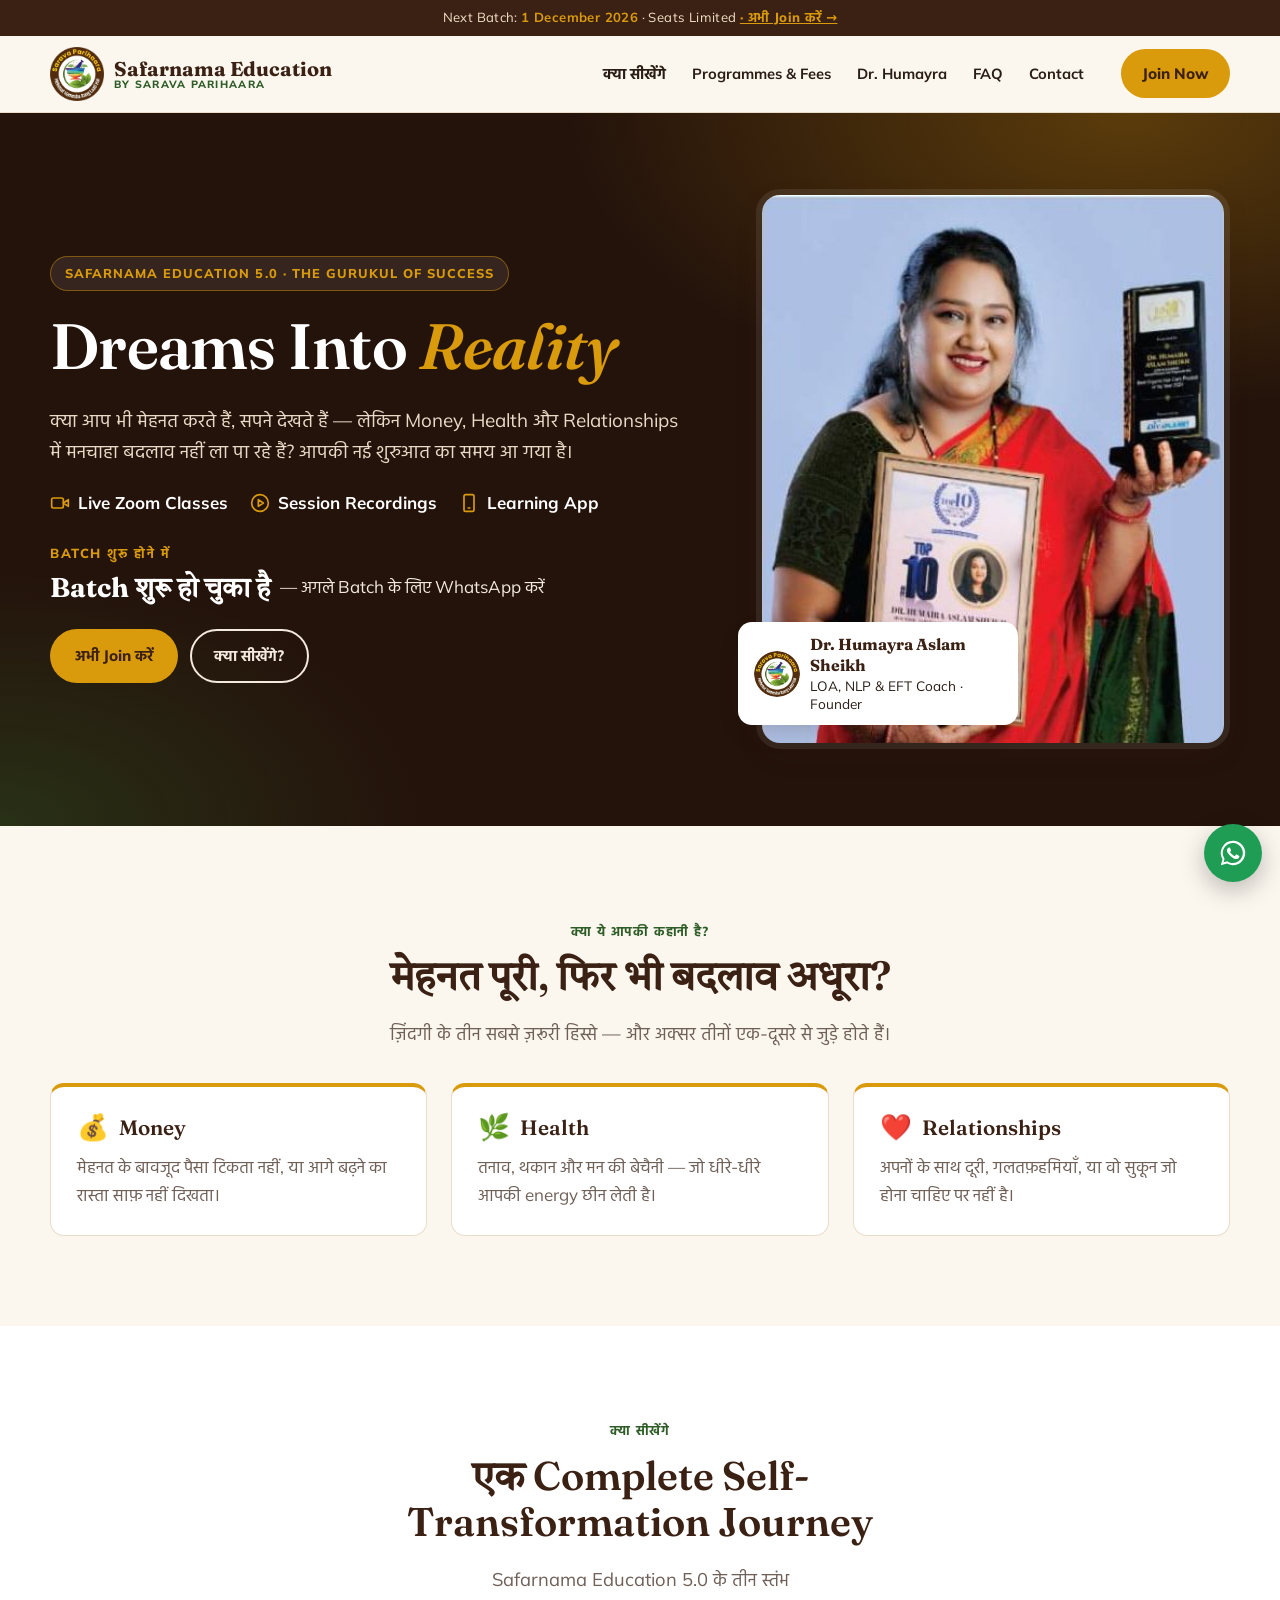
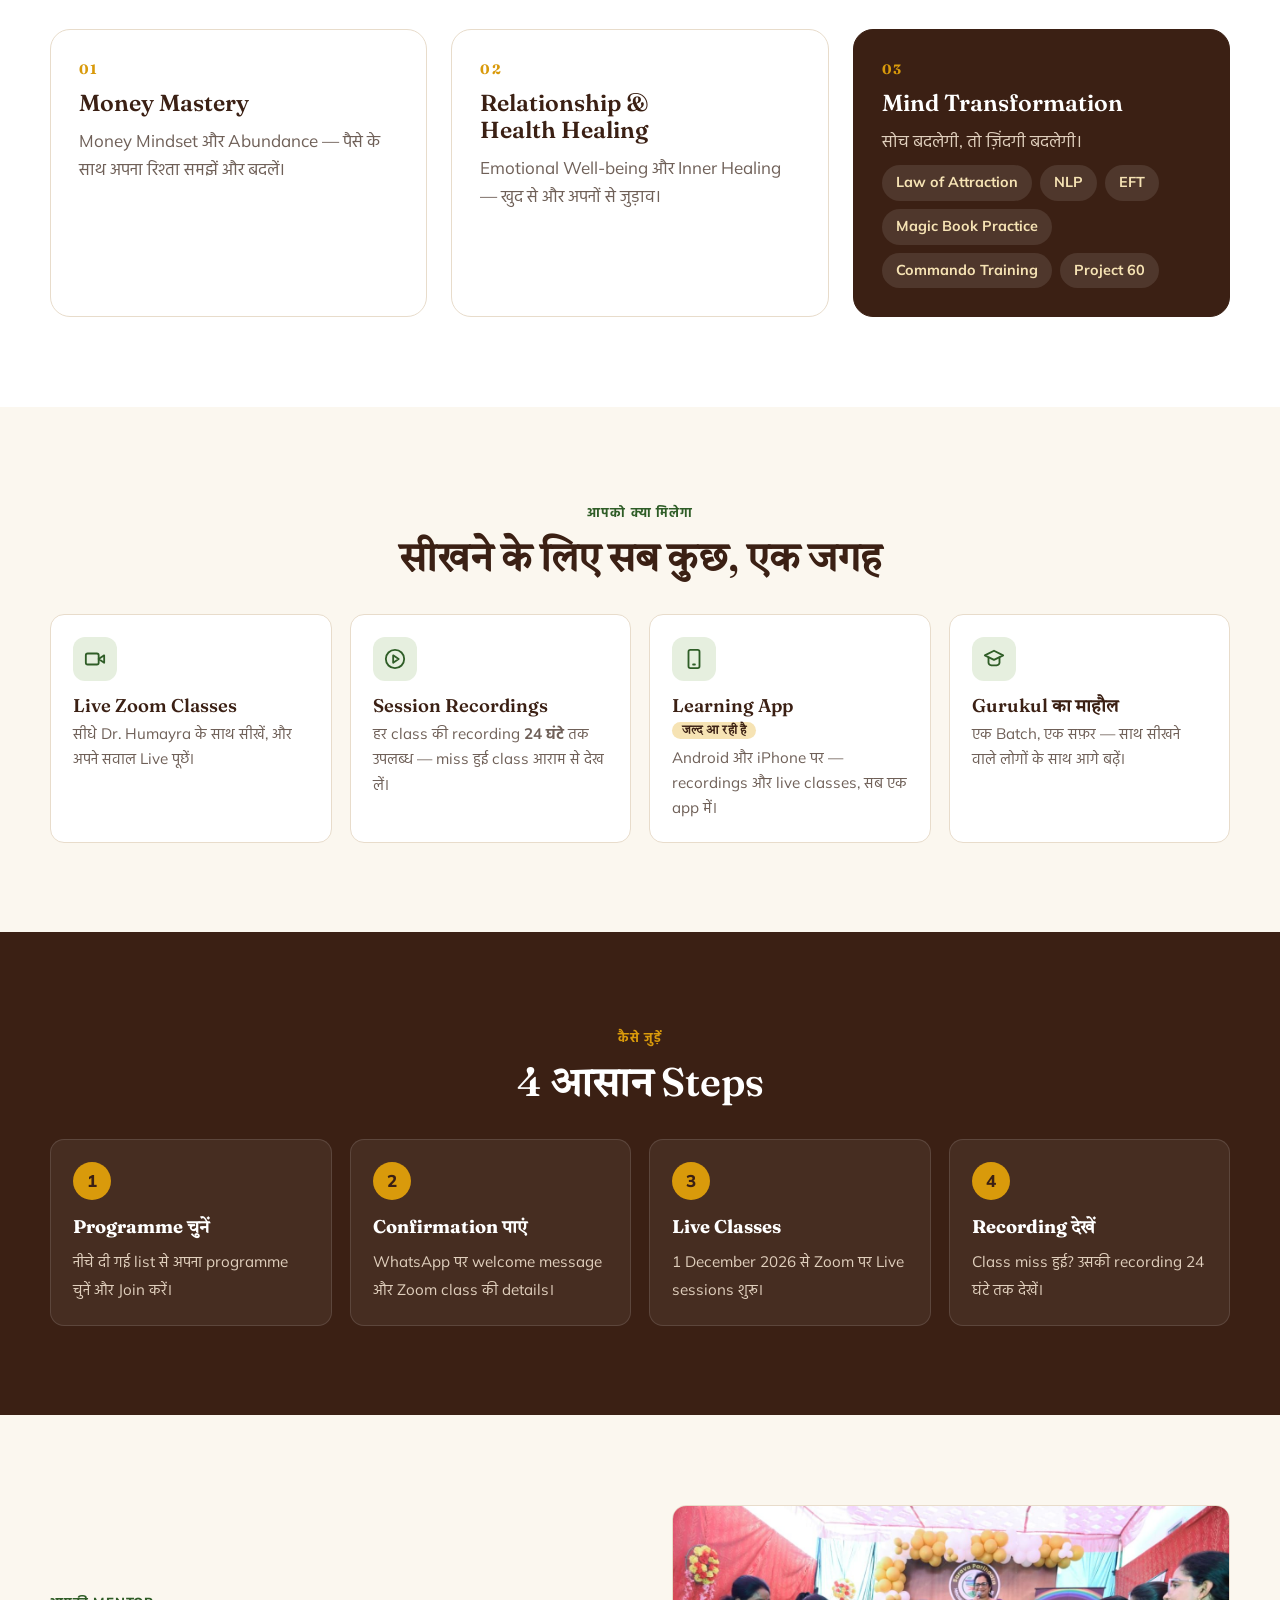
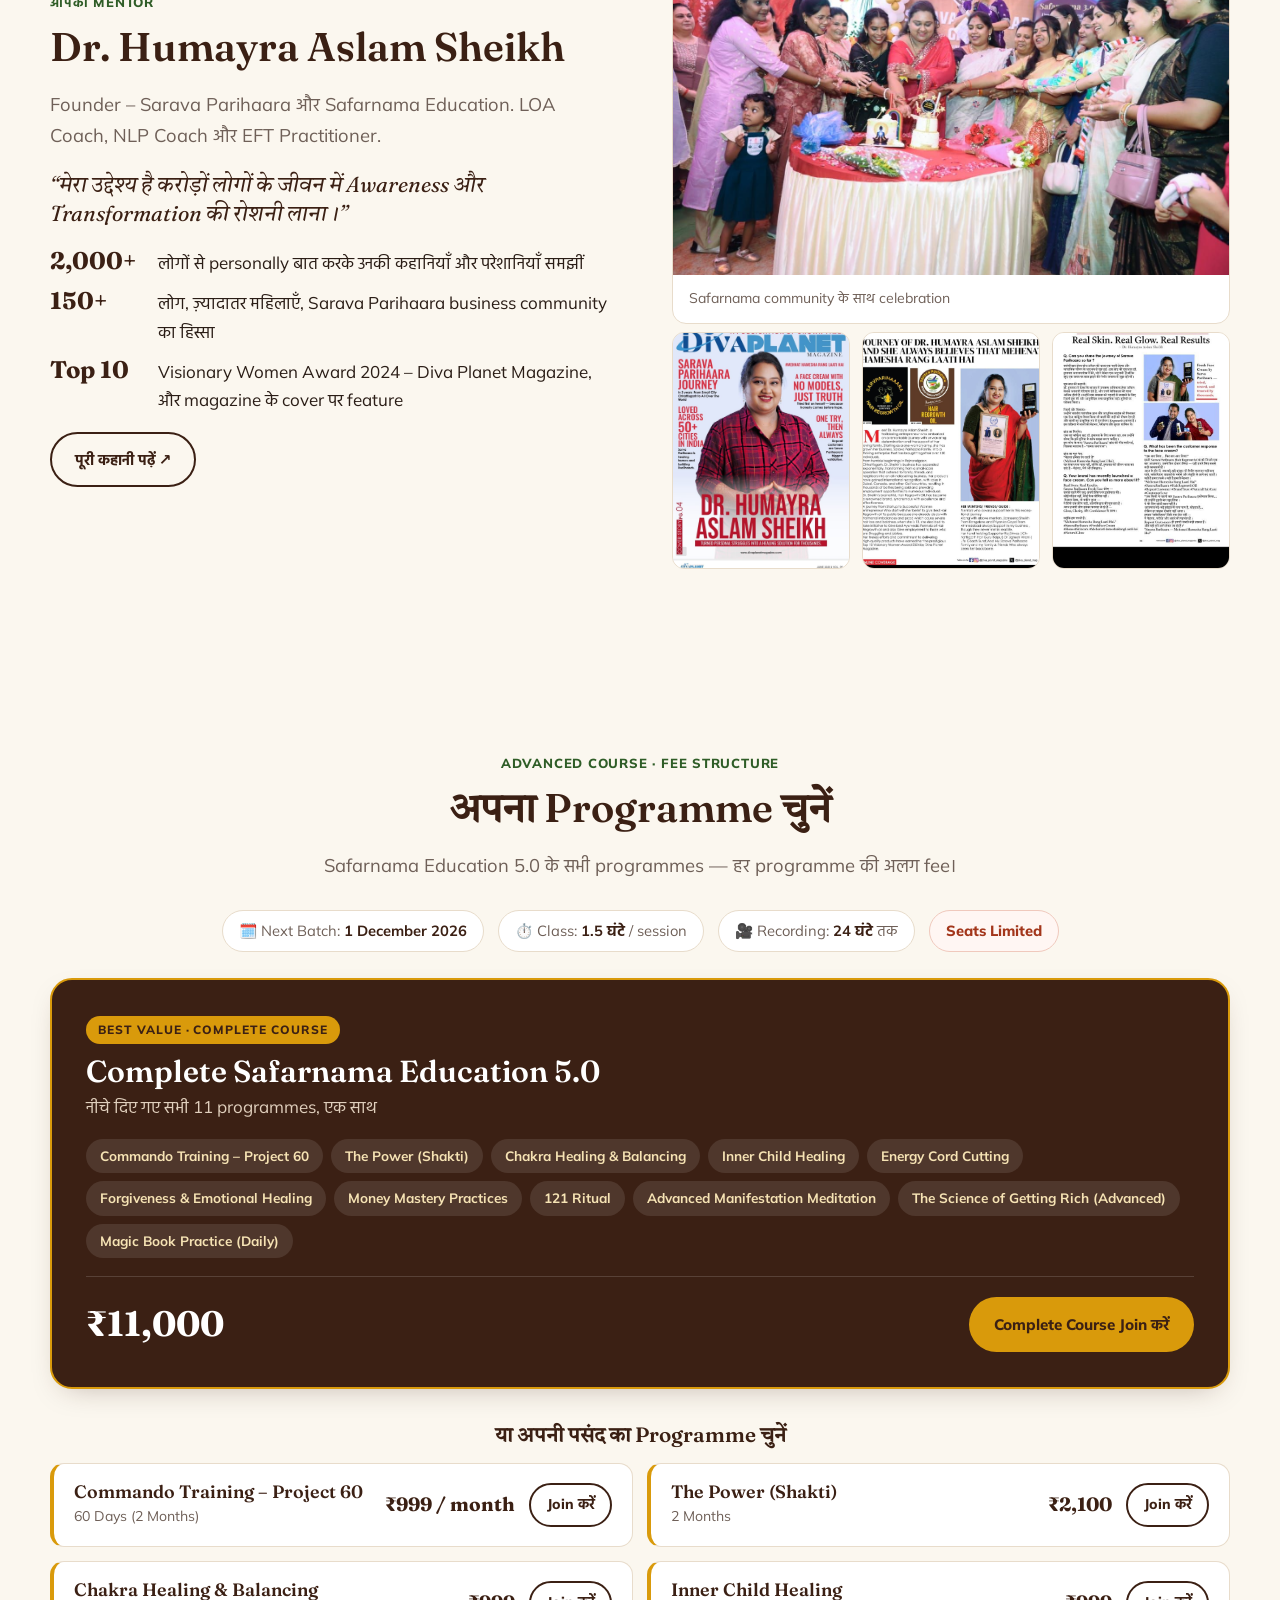
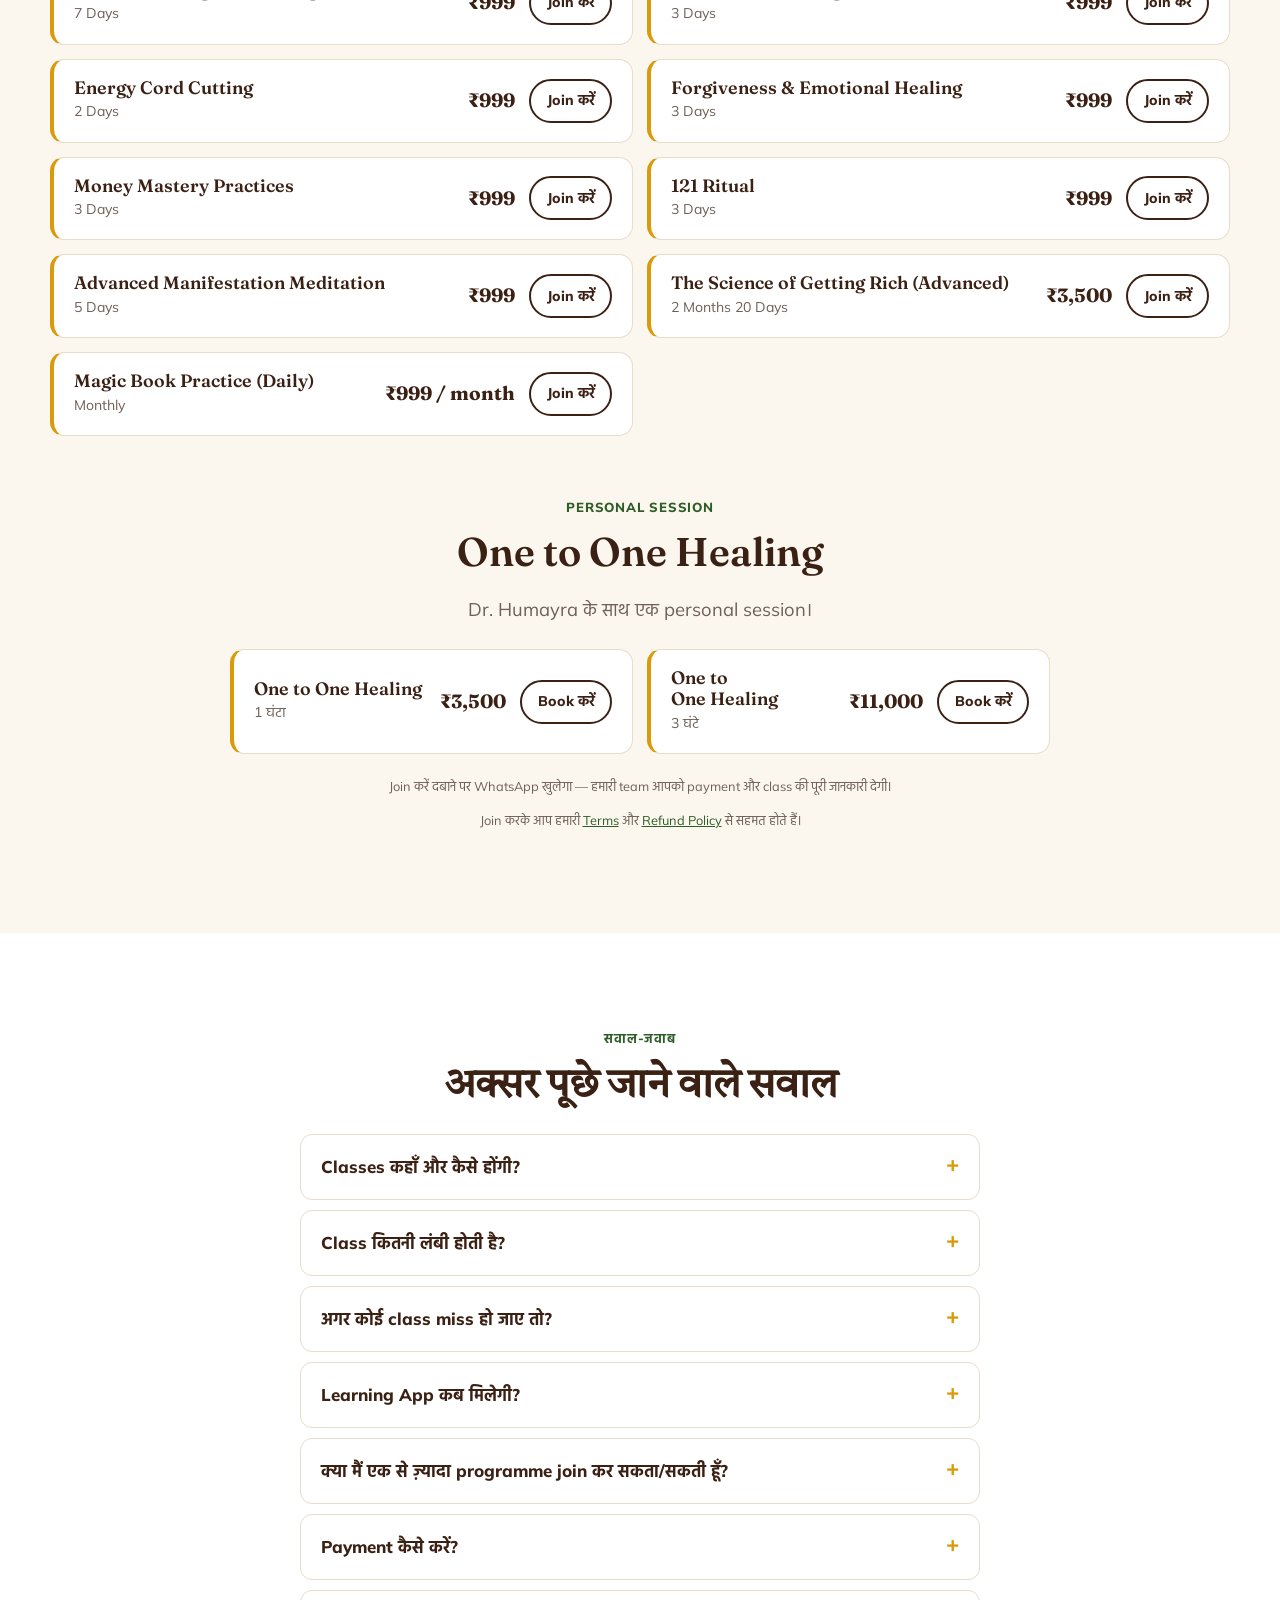
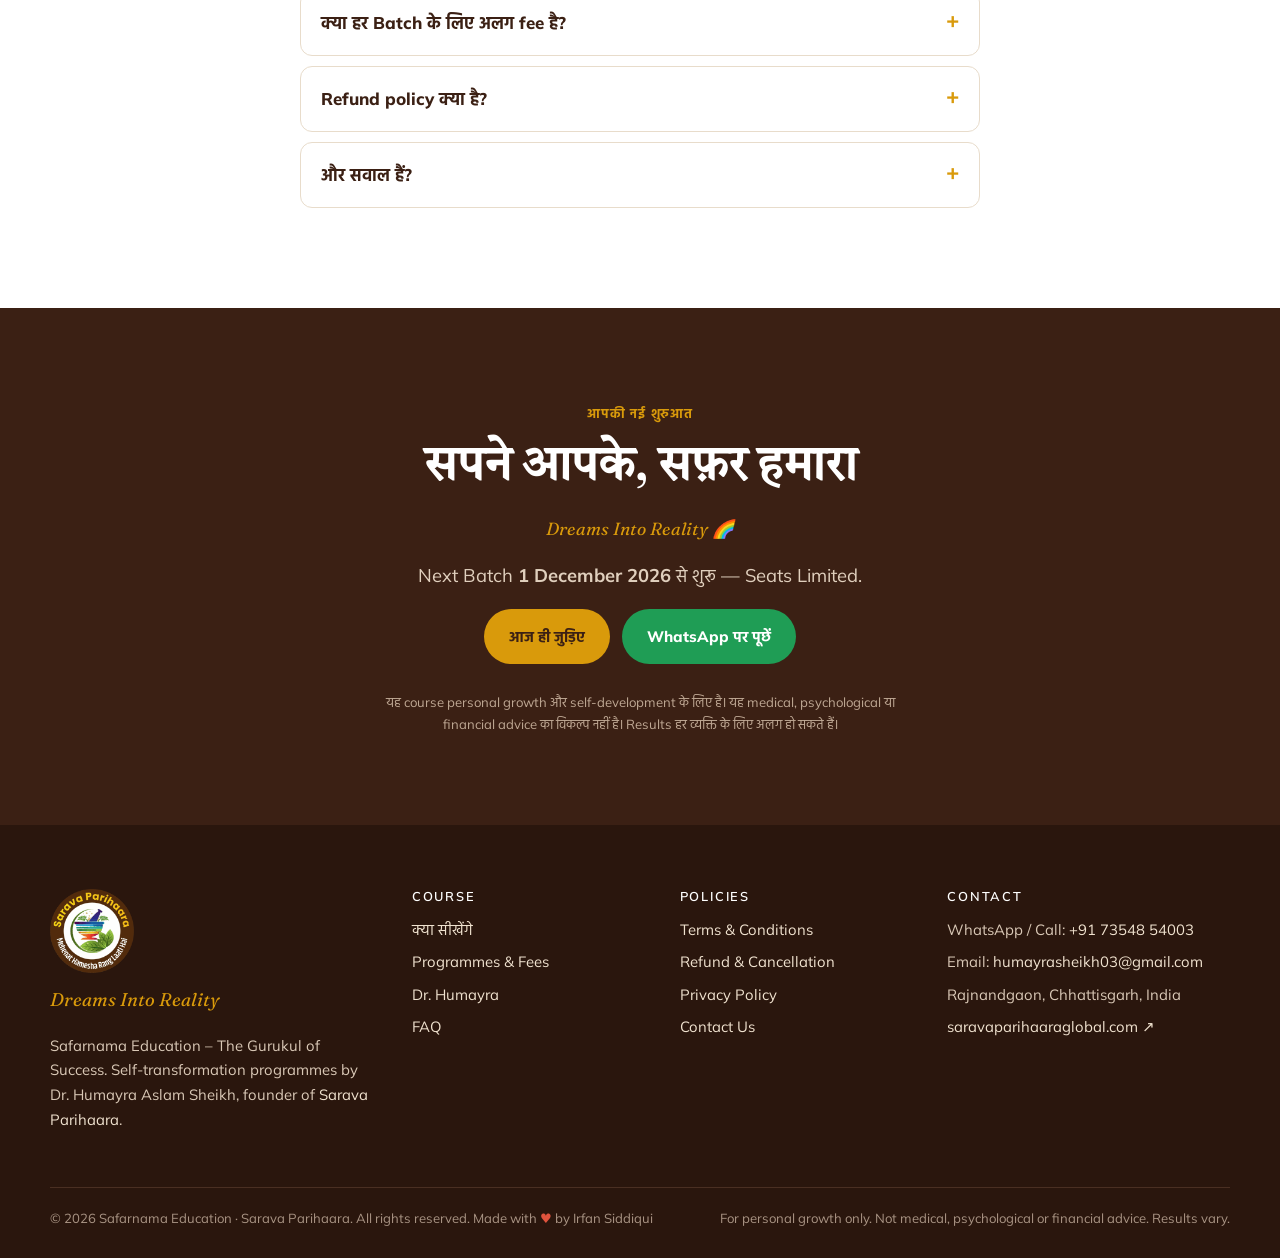
==== commit 8141ed1a: "Add complete-course bundle (₹11,000) and Money Mastery duration (3 days) Co-Authored-By: Claude Opus" ====
--- a/index.html
+++ b/index.html
@@ -147,6 +147,8 @@
   <span>🎥 Recording: <b data-recording-access>24 घंटे</b> तक</span>
   <span class="seats" data-seats>Seats Limited</span>
  </div>
+ <div data-bundle></div>
+ <h3 class="center" style="margin:34px 0 16px">या अपनी पसंद का Programme चुनें</h3>
  <div class="progs" data-programmes></div>
  <div class="center narrow" style="margin:56px auto 24px"><span class="eyebrow">Personal Session</span><h2>One to One Healing</h2><p class="lead">Dr. Humayra के साथ एक personal session।</p></div>
  <div class="progs two" data-one-to-one></div>
@@ -161,7 +163,7 @@
  <details><summary>Class कितनी लंबी होती है?</summary><div>हर session लगभग 1.5 घंटे का होता है।</div></details>
  <details><summary>अगर कोई class miss हो जाए तो?</summary><div>हर class की recording 24 घंटे तक उपलब्ध रहती है, ताकि आप उसे अपने समय पर देख सकें।</div></details>
  <details><summary>Learning App कब मिलेगी?</summary><div>Android और iPhone के लिए हमारी Learning App जल्द launch हो रही है। Enrolled students को login की जानकारी WhatsApp पर भेजी जाएगी।</div></details>
- <details><summary>क्या मैं एक से ज़्यादा programme join कर सकता/सकती हूँ?</summary><div>हाँ। हर programme की fee अलग है — आप जितने चाहें उतने programmes चुन सकते हैं।</div></details>
+ <details><summary>क्या मैं एक से ज़्यादा programme join कर सकता/सकती हूँ?</summary><div>हाँ। हर programme की fee अलग है — आप जितने चाहें उतने programmes चुन सकते हैं। सभी programmes एक साथ लेने के लिए Complete Course (₹11,000) चुनें।</div></details>
  <details><summary>Payment कैसे करें?</summary><div>अपने programme के आगे “Join करें” दबाएं। किसी भी मदद के लिए हमें WhatsApp करें।</div></details>
  <details><summary>क्या हर Batch के लिए अलग fee है?</summary><div>हाँ। हर Batch एक अलग enrolment है।</div></details>
  <details><summary>Refund policy क्या है?</summary><div>पूरी जानकारी के लिए हमारी <a href="refund-policy.html">Refund Policy</a> देखें।</div></details>
--- a/assets/css/course.css
+++ b/assets/css/course.css
@@ -150,3 +150,12 @@
 .prog .fee{font-family:var(--f-display);font-weight:700;font-size:1.2rem;color:var(--brown);white-space:nowrap;font-variant-numeric:tabular-nums}
 .prog .btn{padding:.6em 1.1em;font-size:.88rem;white-space:nowrap}
 @media (max-width:420px){.prog{flex-direction:column;align-items:flex-start}.prog-buy{width:100%;justify-content:space-between}}
+
+/* complete-course bundle */
+.bundle{background:var(--brown);color:#e9d9c6;border-radius:22px;padding:clamp(22px,4vw,34px);display:grid;gap:18px;box-shadow:var(--shadow);border:2px solid var(--gold)}
+.bundle .badge{display:inline-block;background:var(--gold);color:var(--brown);font-weight:800;font-size:.75rem;letter-spacing:.08em;text-transform:uppercase;border-radius:999px;padding:4px 12px;margin-bottom:10px}
+.bundle h3{color:#fff;font-size:clamp(1.4rem,3vw,1.9rem);margin:0 0 4px}
+.bundle-head p{margin:0;color:#e0cfbd}
+.bundle .ingredients span{background:rgba(255,255,255,.1);color:#f6e3b4;font-size:.85rem}
+.bundle-buy{display:flex;align-items:center;justify-content:space-between;gap:16px;flex-wrap:wrap;border-top:1px solid rgba(255,255,255,.15);padding-top:18px}
+.bundle .fee{font-family:var(--f-display);font-weight:700;font-size:2.2rem;color:#fff;font-variant-numeric:tabular-nums}
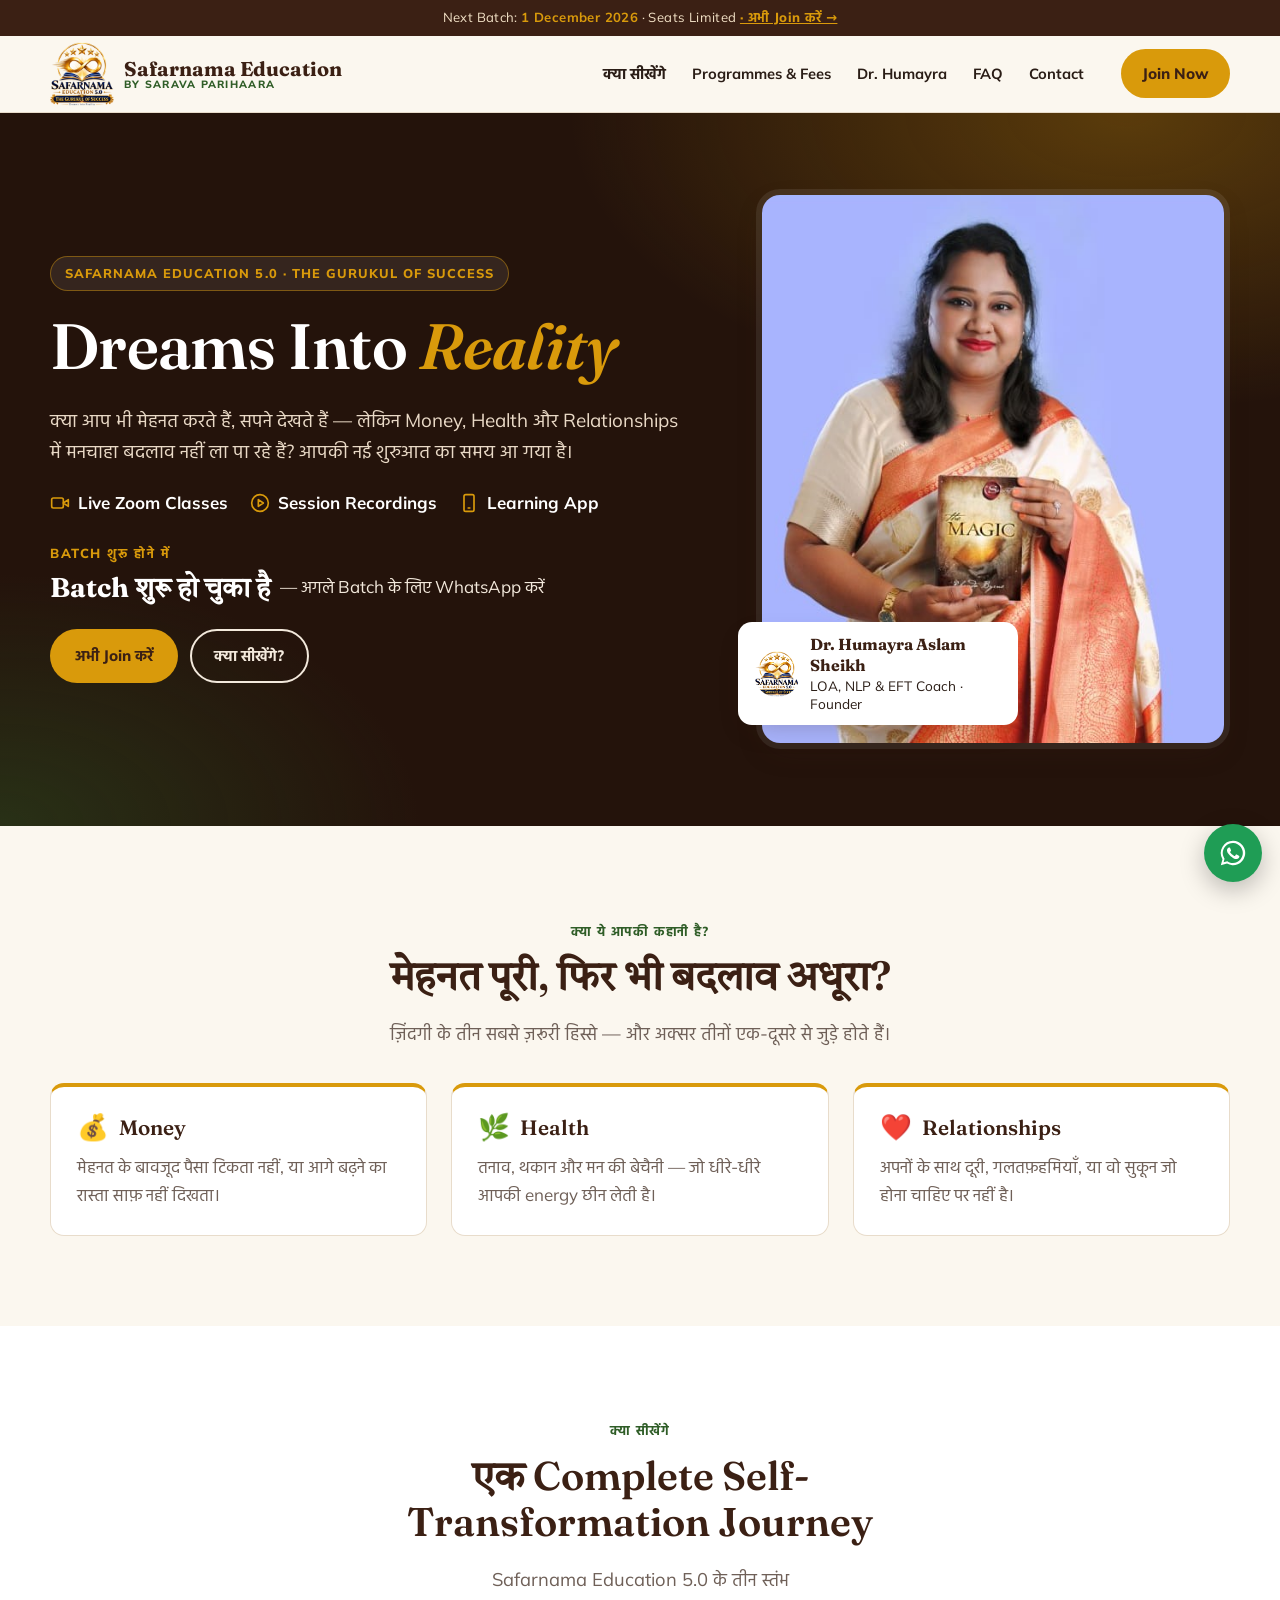
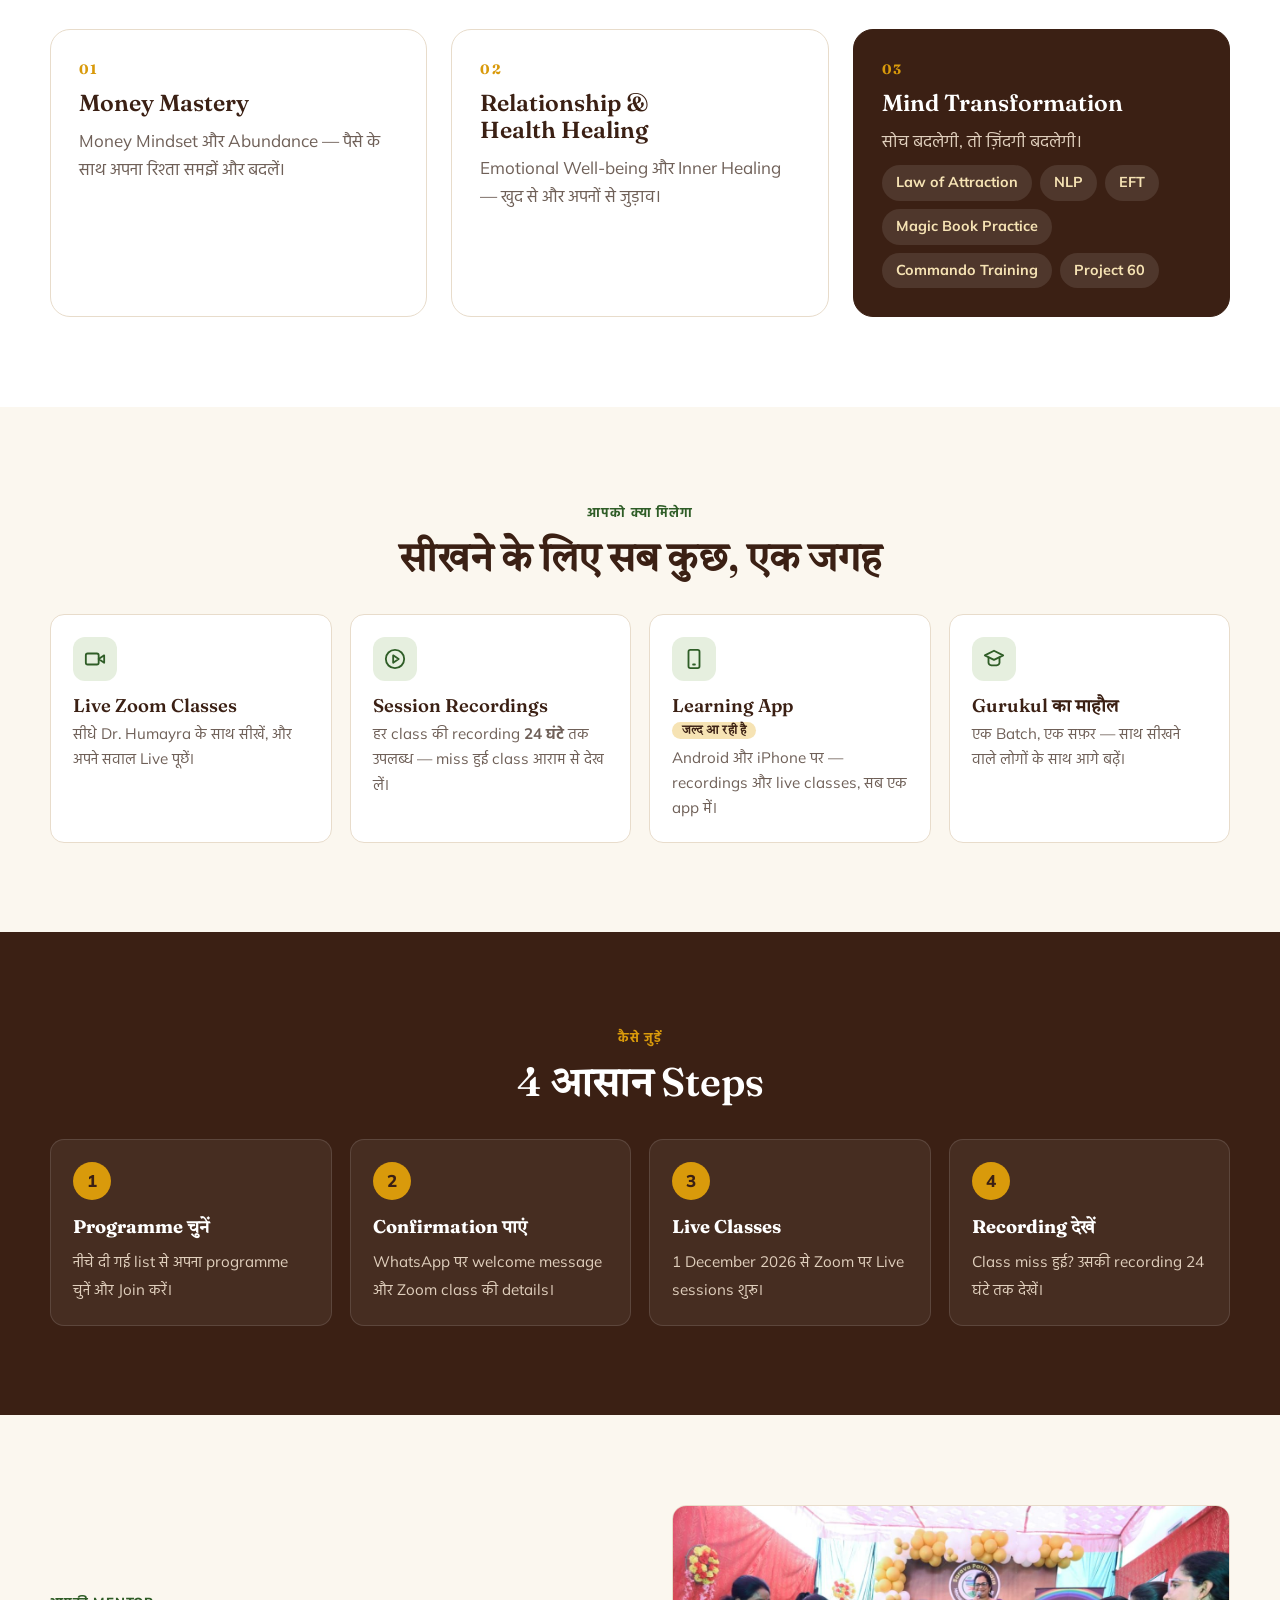
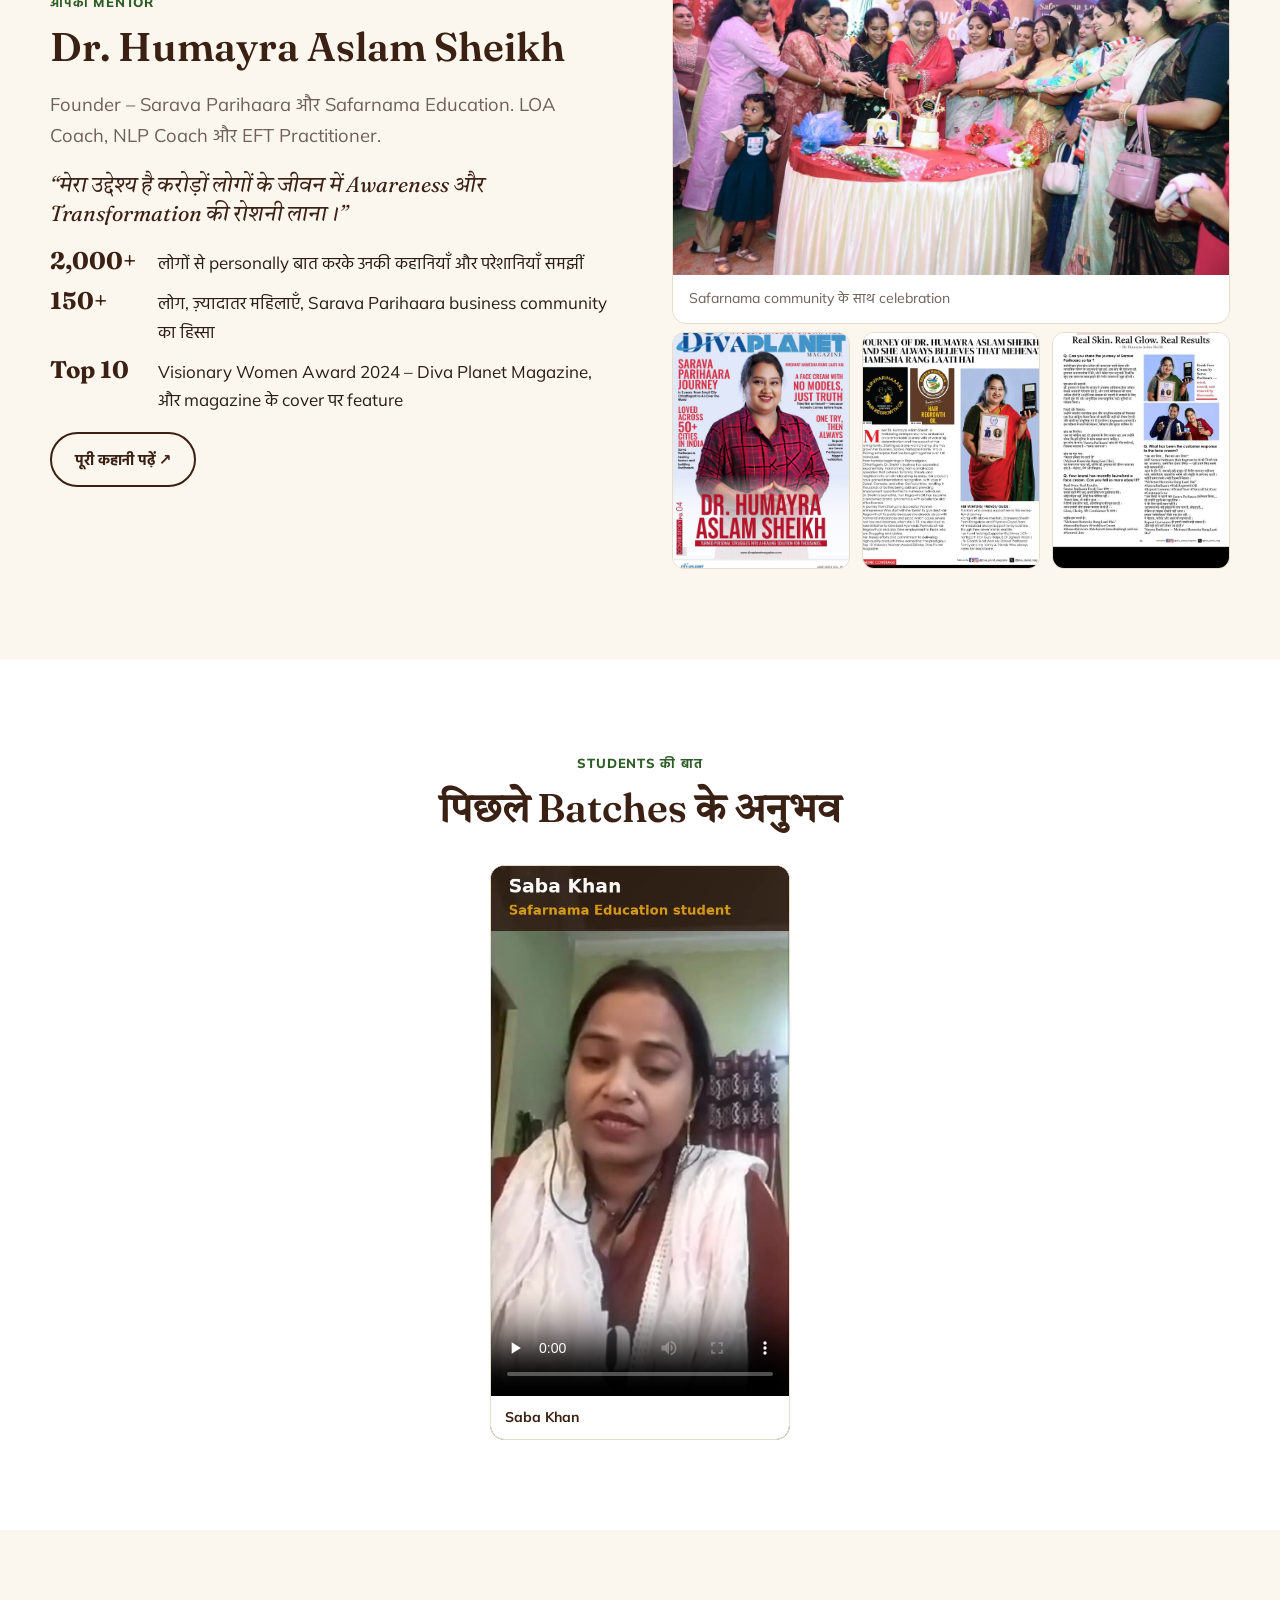
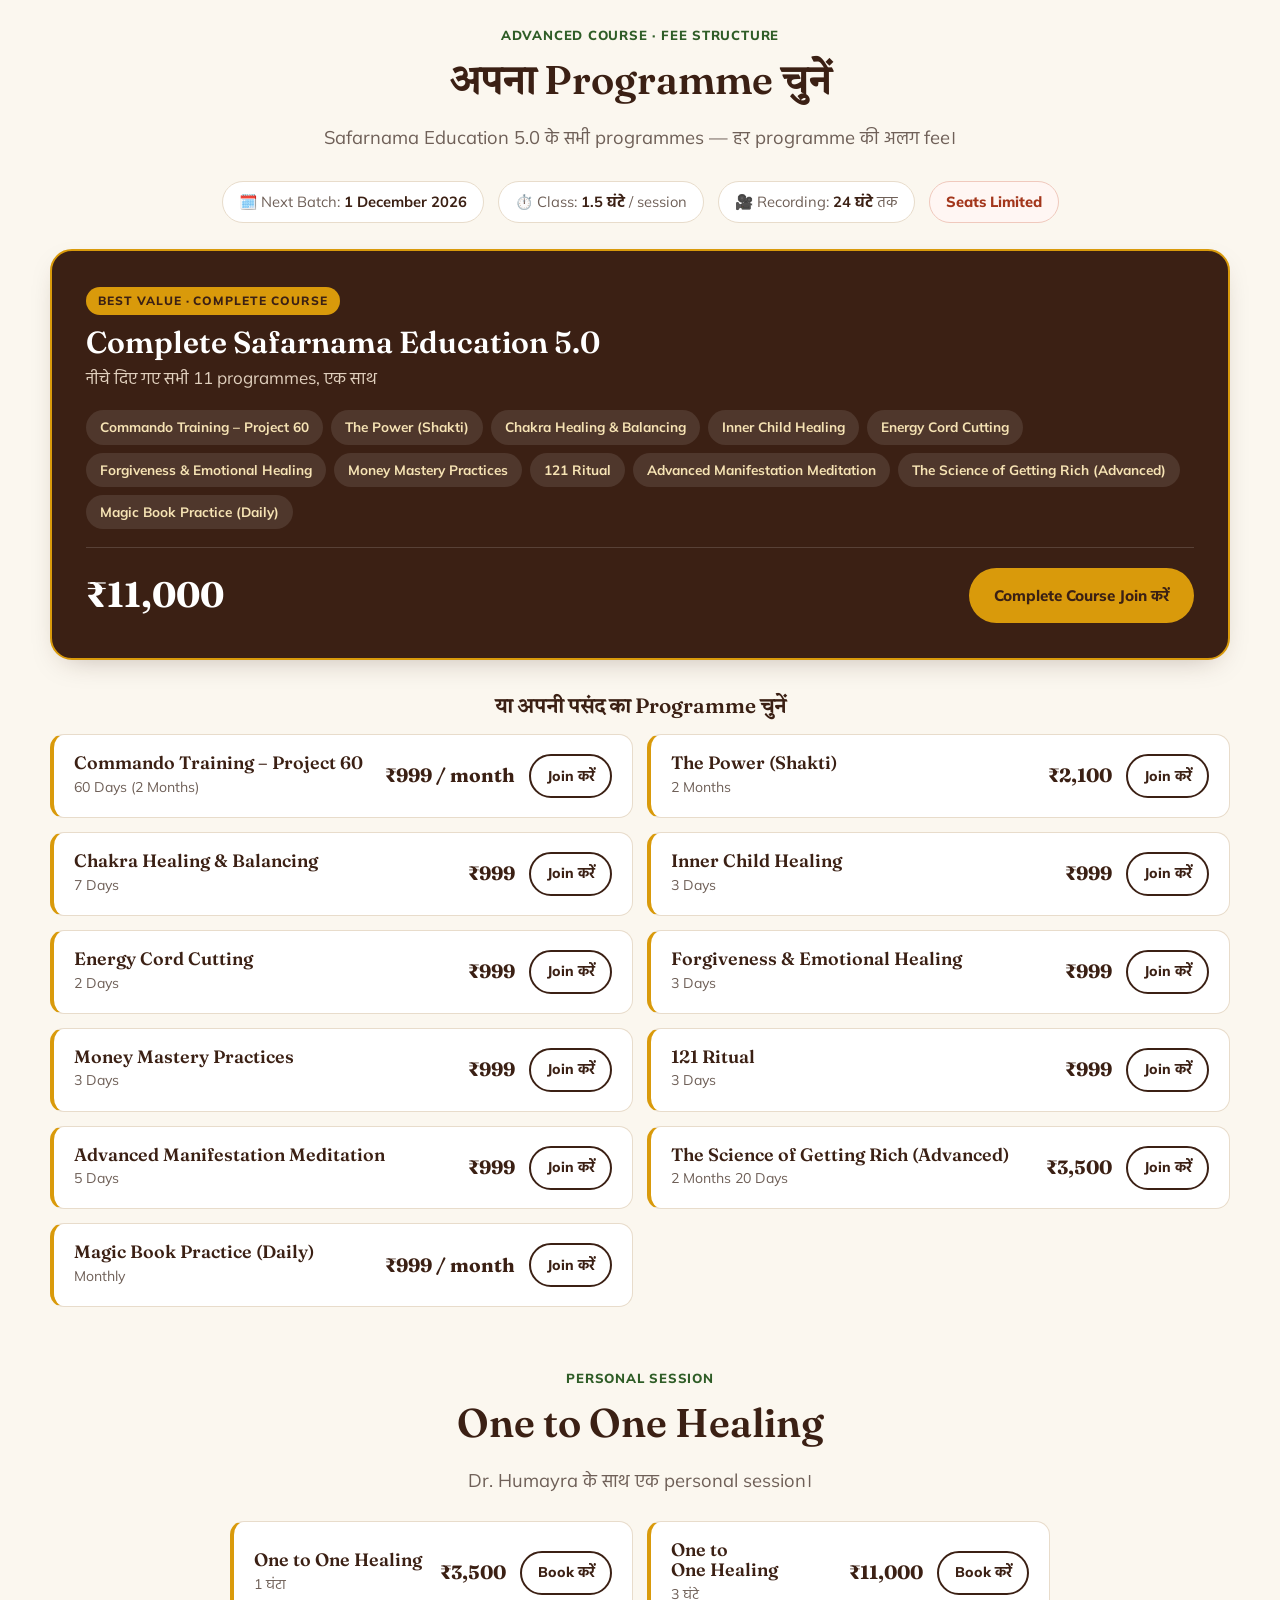
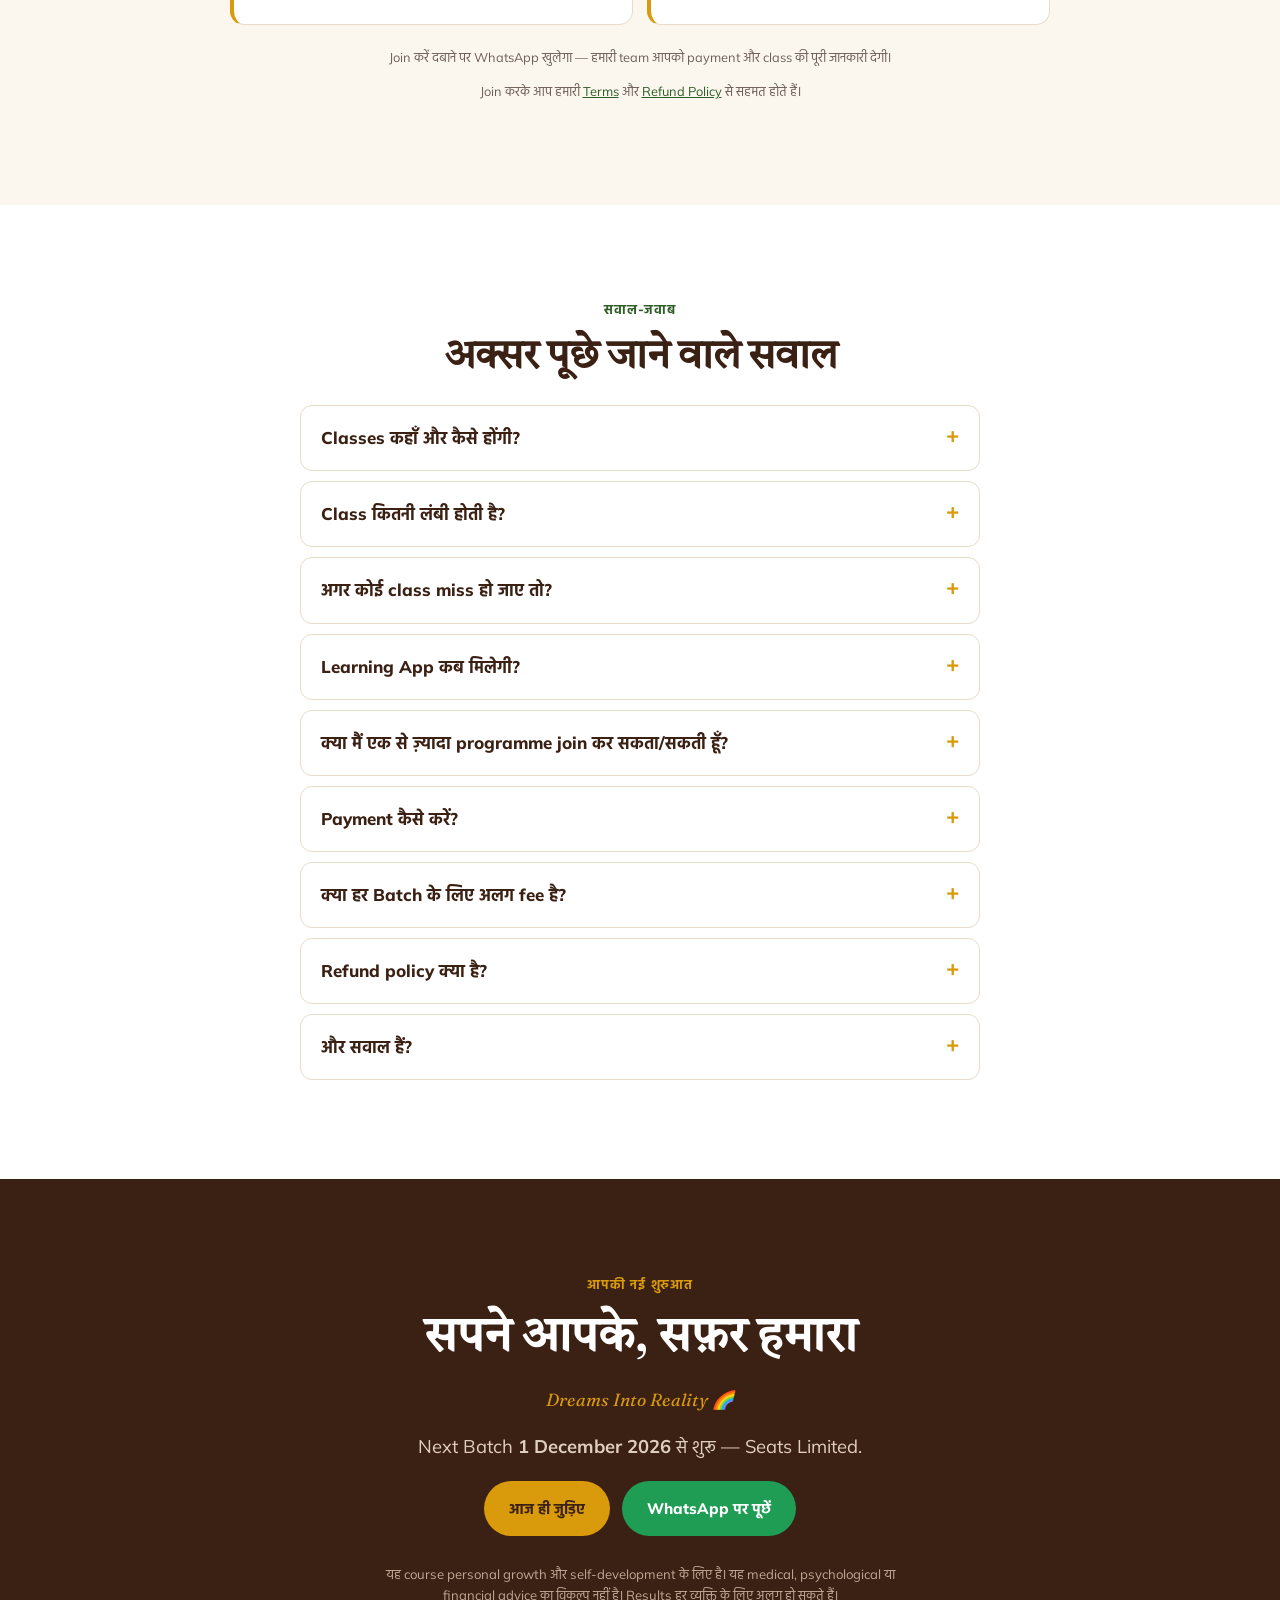
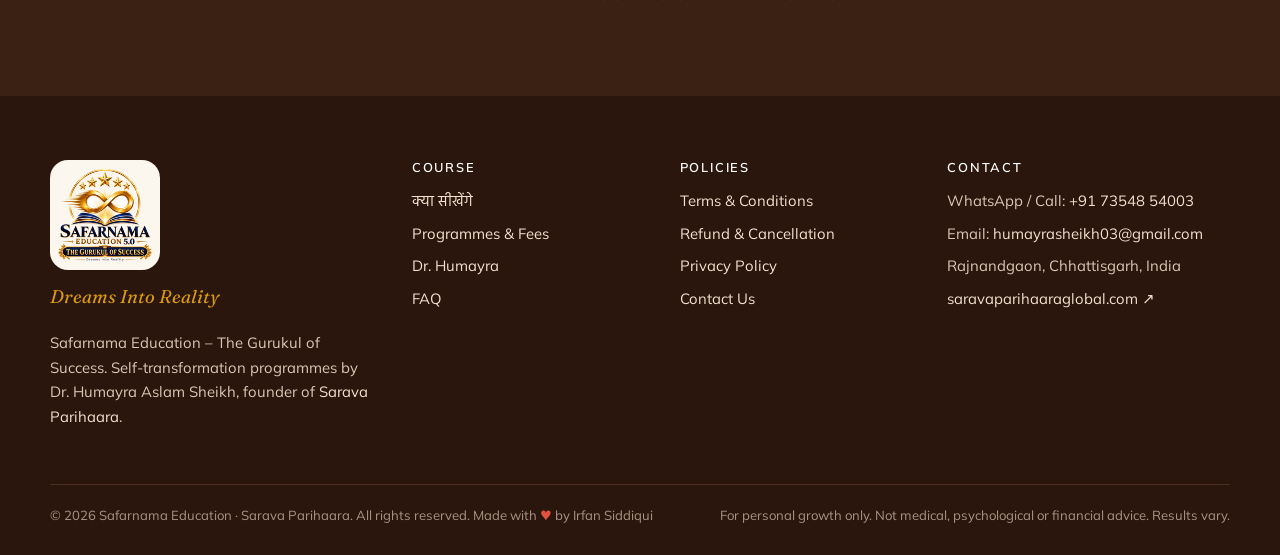
==== commit c66e6cb3: "Safarnama logo, new founder photo, 11:11 Portal event banner, Saba Khan video testimonial Co-Authore" ====
--- a/index.html
+++ b/index.html
@@ -11,11 +11,11 @@
 <meta property="og:title" content="Safarnama Education 5.0 – The Gurukul of Success">
 <meta property="og:description" content="Dreams Into Reality. Live Classes + Recordings + Learning App, with Dr. Humayra Aslam Sheikh.">
 <meta property="og:url" content="https://safarnama.club/">
-<meta property="og:image" content="https://safarnama.club/assets/img/founder.jpg">
+<meta property="og:image" content="https://safarnama.club/assets/img/og-image.jpg">
 <meta name="twitter:card" content="summary_large_image">
 <meta name="theme-color" content="#24130b">
 <link rel="icon" type="image/png" href="favicon.png">
-<link rel="apple-touch-icon" href="assets/favicon.png">
+<link rel="apple-touch-icon" href="/assets/favicon.png">
 <link rel="preconnect" href="https://fonts.googleapis.com">
 <link rel="preconnect" href="https://fonts.gstatic.com" crossorigin>
 <link href="https://fonts.googleapis.com/css2?family=Fraunces:ital,opsz,wght@0,9..144,500;0,9..144,600;0,9..144,700;1,9..144,500&family=Mulish:wght@400;600;700;800&family=Hind:wght@400;500;600;700&family=Tiro+Devanagari+Hindi:ital@0;1&display=swap" rel="stylesheet">
@@ -30,7 +30,7 @@
 <div class="topbar">Next Batch: <b data-batch-date>1 December 2026</b> · <span data-seats>Seats Limited</span> <a href="#join">· अभी Join करें →</a></div>
 <header class="site-header">
  <div class="wrap nav">
-  <a class="brand" href="#main" aria-label="Safarnama Education home"><img src="assets/img/logo.png" alt="" width="54" height="54"><span>Safarnama Education<small>by Sarava Parihaara</small></span></a>
+  <a class="brand" href="#main" aria-label="Safarnama Education home"><img src="assets/img/safarnama-logo-180.png" alt="" width="64" height="64"><span>Safarnama Education<small>by Sarava Parihaara</small></span></a>
   <button class="burger" aria-label="Open menu" aria-expanded="false" aria-controls="menu"><svg width="26" height="26" viewBox="0 0 24 24" fill="none" stroke="currentColor" stroke-width="2.2" stroke-linecap="round"><path d="M4 7h16M4 12h16M4 17h16"/></svg></button>
   <ul class="menu" id="menu">
    <li><a href="#curriculum">क्या सीखेंगे</a></li><li><a href="#join">Programmes &amp; Fees</a></li><li><a href="#founder">Dr. Humayra</a></li><li><a href="#faq">FAQ</a></li><li><a href="contact.html">Contact</a></li>
@@ -56,10 +56,13 @@
   <div class="btn-row" style="margin-top:26px"><a class="btn btn-gold" data-join href="#join">अभी Join करें</a><a class="btn btn-ghost" href="#curriculum">क्या सीखेंगे?</a></div>
  </div>
  <div class="hero-art">
-  <img src="assets/img/founder.jpg" alt="Dr. Humayra Aslam Sheikh with her Top 10 Visionary Women award" width="428" height="724">
-  <div class="hero-badge"><img src="assets/img/logo.png" alt=""><p><b>Dr. Humayra Aslam Sheikh</b>LOA, NLP &amp; EFT Coach · Founder</p></div>
- </div>
-</div></section>
+  <img src="assets/img/founder-safarnama.jpg" alt="Dr. Humayra Aslam Sheikh holding the book The Magic" width="540" height="806">
+  <div class="hero-badge"><img src="assets/img/safarnama-logo-180.png" alt=""><p><b>Dr. Humayra Aslam Sheikh</b>LOA, NLP &amp; EFT Coach · Founder</p></div>
+ </div>
+</div></section>
+
+<!-- SPECIAL EVENT (from course-config.js) -->
+<section class="section alt event-sec" data-event hidden></section>
 
 <!-- PAIN -->
 <section class="section"><div class="wrap">
@@ -185,7 +188,7 @@
 <footer class="site-footer">
  <div class="wrap foot-grid">
   <div class="foot-brand">
-   <img src="assets/img/logo.png" alt="Sarava Parihaara logo" width="84" height="84">
+   <img src="assets/img/safarnama-logo-180.png" alt="Safarnama Education 5.0 logo" width="110" height="110">
    <p class="motto">Dreams Into Reality</p>
    <p>Safarnama Education – The Gurukul of Success. Self-transformation programmes by Dr. Humayra Aslam Sheikh, founder of <a href="https://saravaparihaaraglobal.com" target="_blank" rel="noopener">Sarava Parihaara</a>.</p>
   </div>
--- a/assets/css/course.css
+++ b/assets/css/course.css
@@ -159,3 +159,26 @@
 .bundle .ingredients span{background:rgba(255,255,255,.1);color:#f6e3b4;font-size:.85rem}
 .bundle-buy{display:flex;align-items:center;justify-content:space-between;gap:16px;flex-wrap:wrap;border-top:1px solid rgba(255,255,255,.15);padding-top:18px}
 .bundle .fee{font-family:var(--f-display);font-weight:700;font-size:2.2rem;color:#fff;font-variant-numeric:tabular-nums}
+
+/* safarnama logo */
+.course .brand img{width:64px;height:64px;object-fit:contain}
+.course .foot-brand img{width:110px;height:auto;background:#fbf7ef;border-radius:18px;padding:8px}
+.c-hero .hero-badge img{background:transparent}
+@media (max-width:420px){.course .brand img{width:52px;height:52px}}
+
+/* special event */
+.event-sec{padding:clamp(36px,5vw,64px) 0}
+.event{display:grid;grid-template-columns:.9fr 1.1fr;gap:clamp(22px,4vw,48px);align-items:center;background:linear-gradient(135deg,#2b1342,#4a1f5c 55%,#24130b);border-radius:26px;padding:clamp(18px,3vw,32px);color:#efe2f5;box-shadow:var(--shadow)}
+.event-img img{border-radius:18px;width:100%;height:auto}
+.event h2{color:#fff;margin:.1em 0 .1em;font-size:clamp(1.9rem,4vw,2.8rem)}
+.event .eyebrow{color:var(--gold)}
+.event-sub{font-family:var(--f-display);color:#f6e3b4;font-size:1.2rem;margin-bottom:.6em}
+.event-meta{list-style:none;padding:0;margin:0 0 14px;display:flex;flex-wrap:wrap;gap:8px}
+.event-meta li{background:rgba(255,255,255,.1);border:1px solid rgba(255,255,255,.18);border-radius:999px;padding:6px 14px;font-weight:700;font-size:.92rem;color:#fff}
+.event p{color:#e6d6ee}
+@media (max-width:820px){.event{grid-template-columns:1fr}}
+/* self-hosted video testimonials */
+.video video{display:block;width:100%;aspect-ratio:9/16;background:#000;object-fit:cover}
+.t-wrap .videos{grid-template-columns:repeat(auto-fill,minmax(240px,300px));justify-content:center}
+.t-wrap .videos{display:flex;flex-wrap:wrap;justify-content:center;gap:20px}
+.t-wrap .videos .video{width:min(300px,100%)}
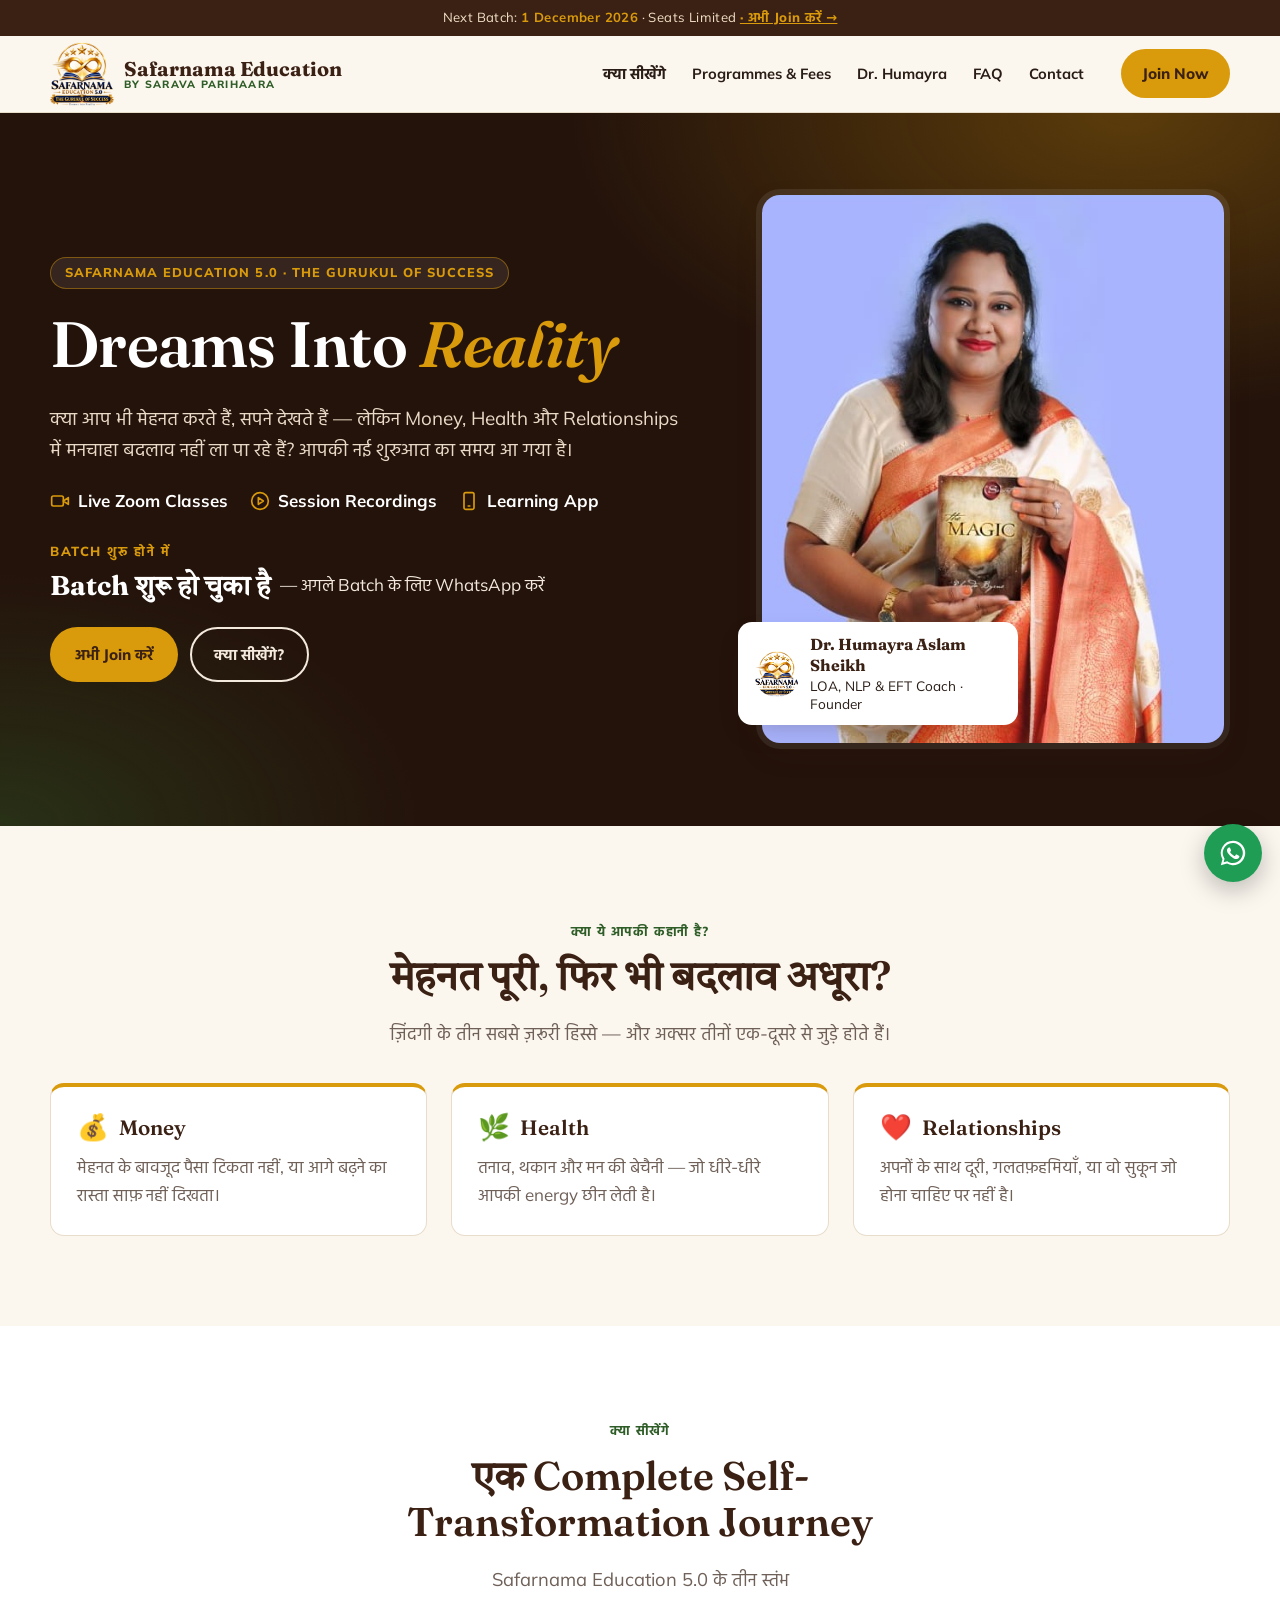
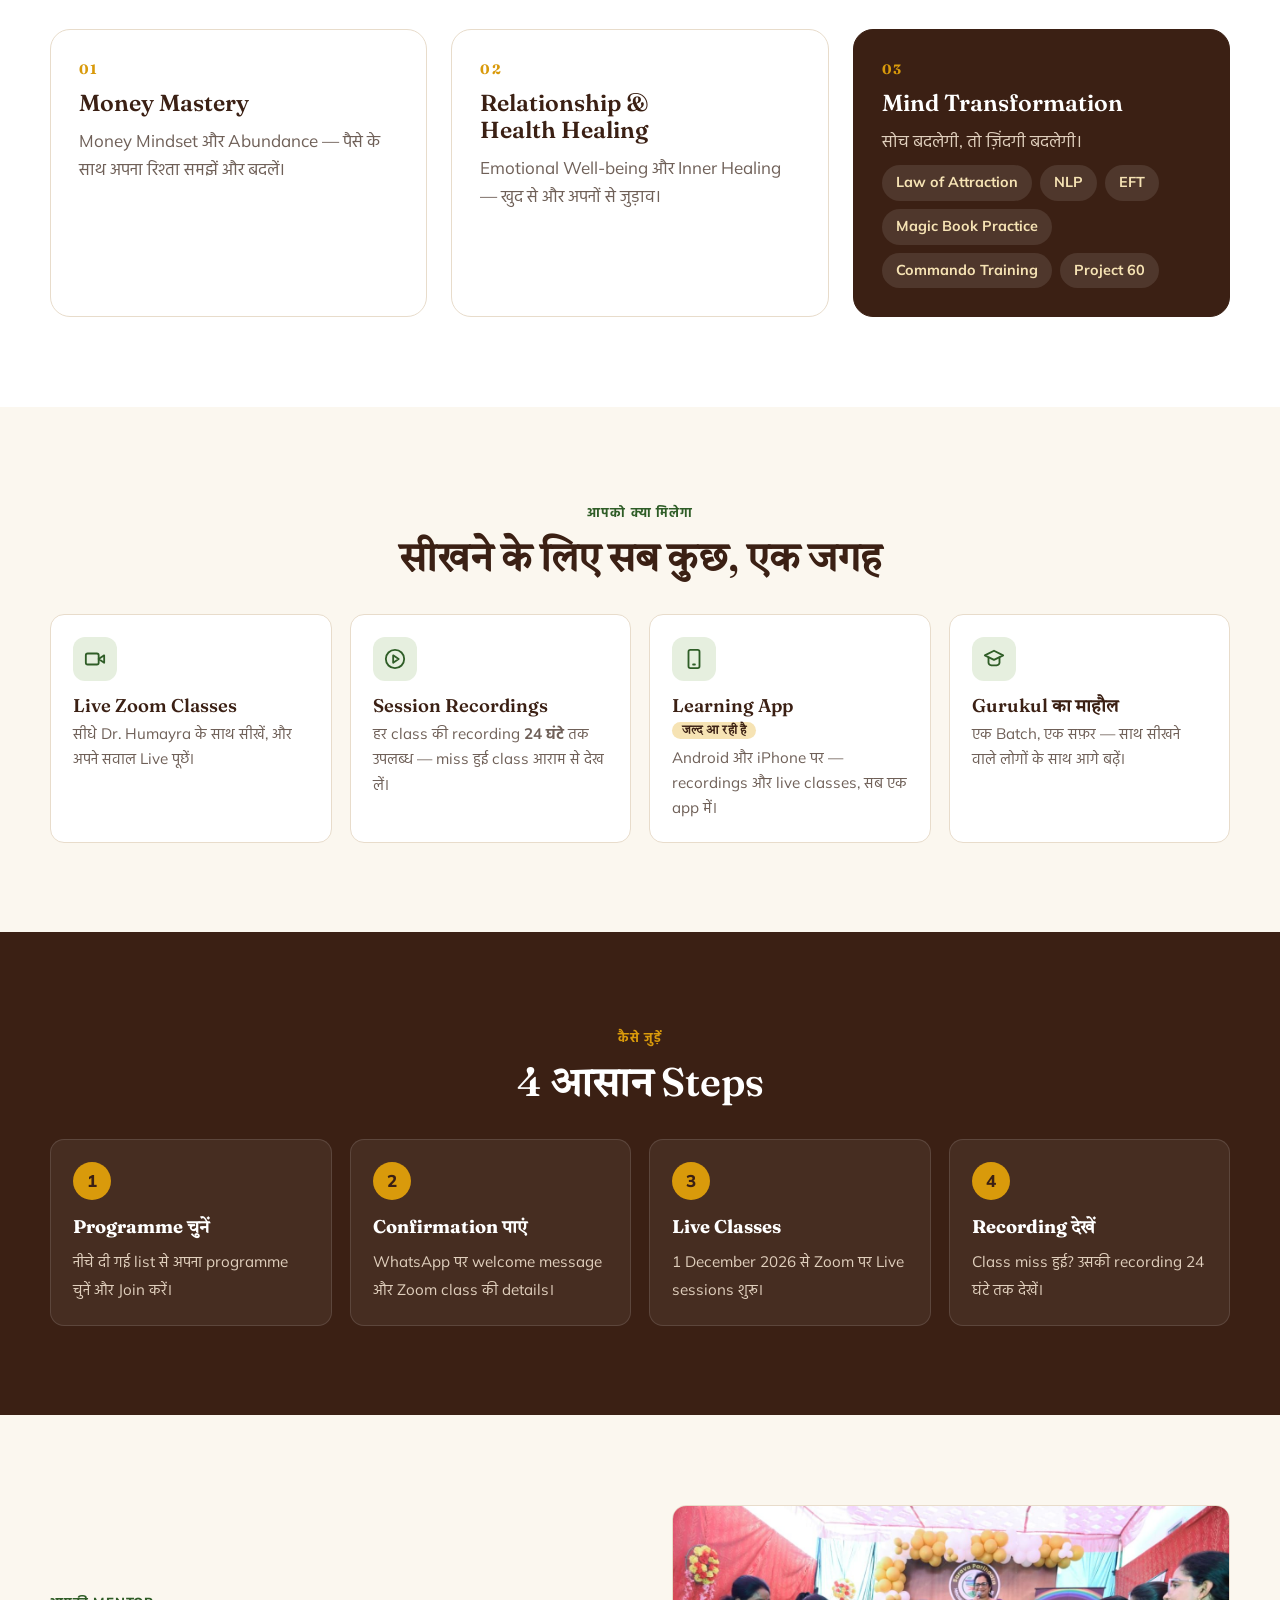
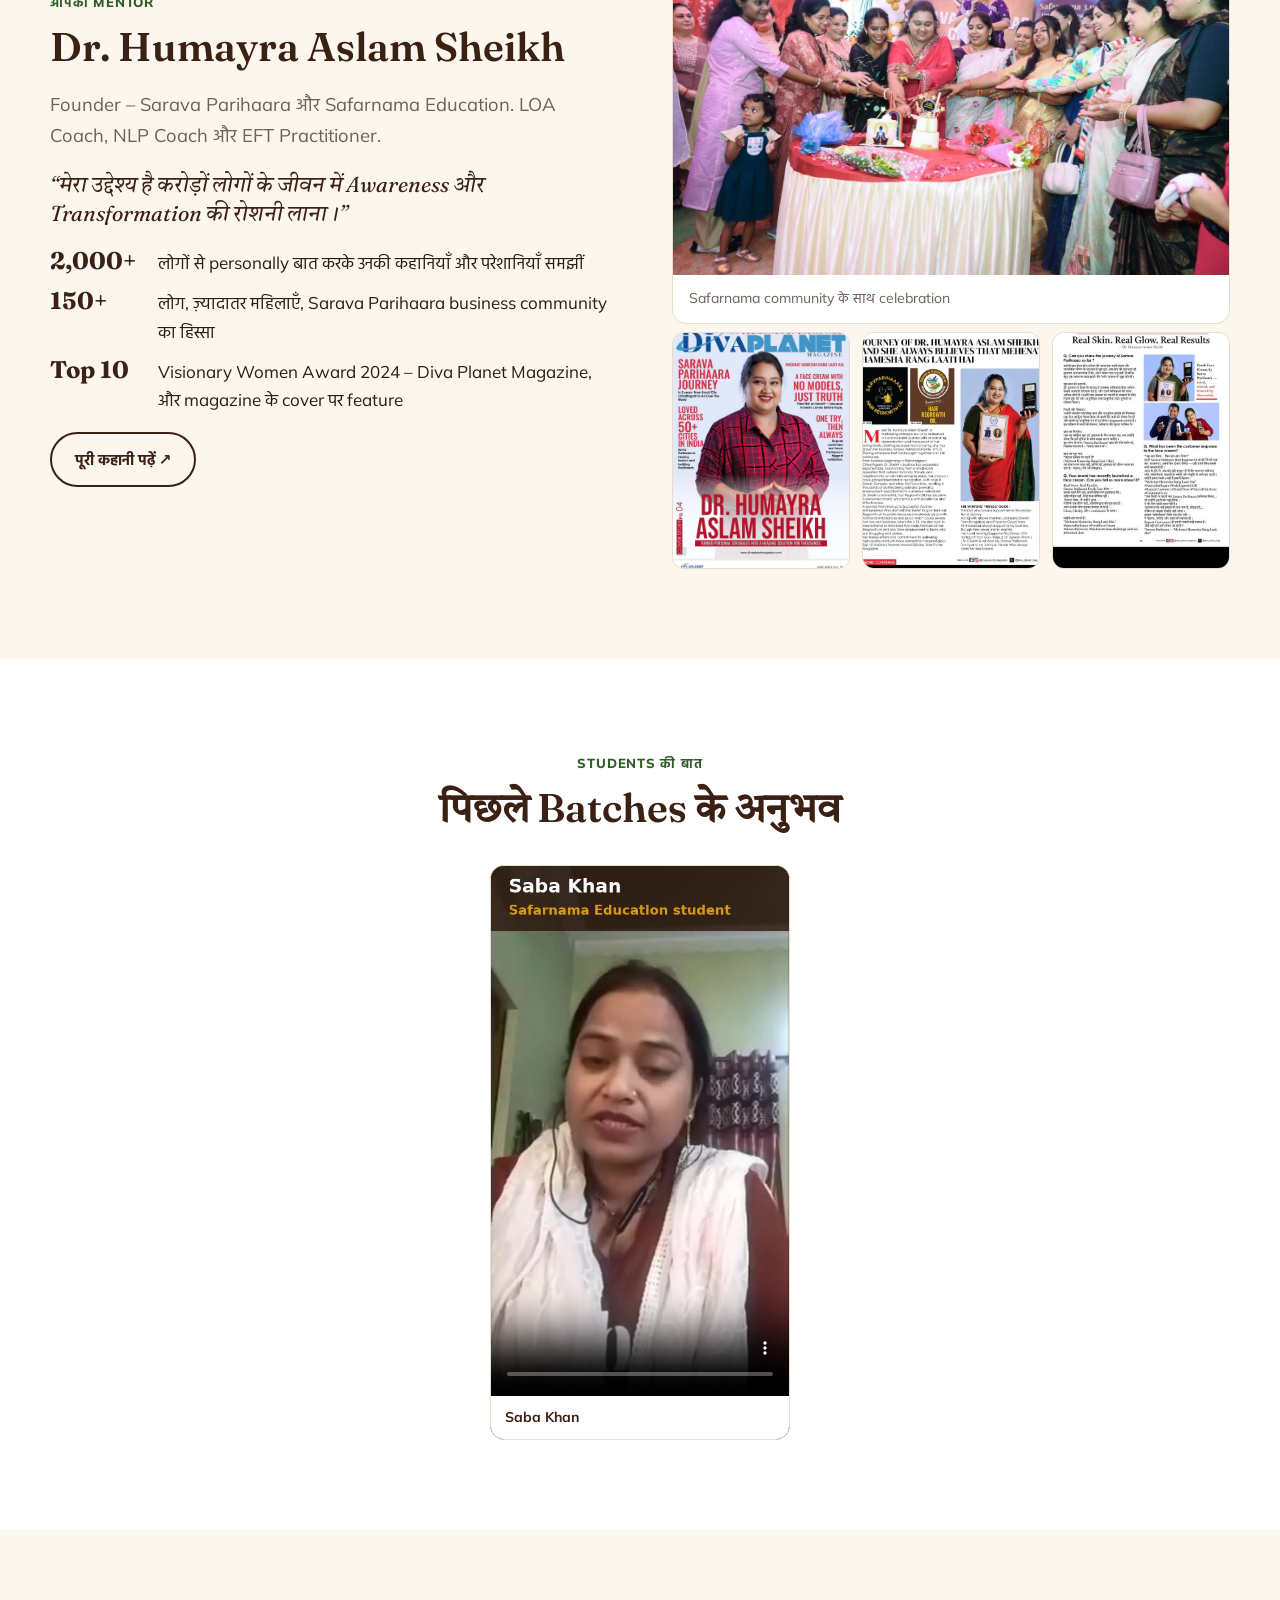
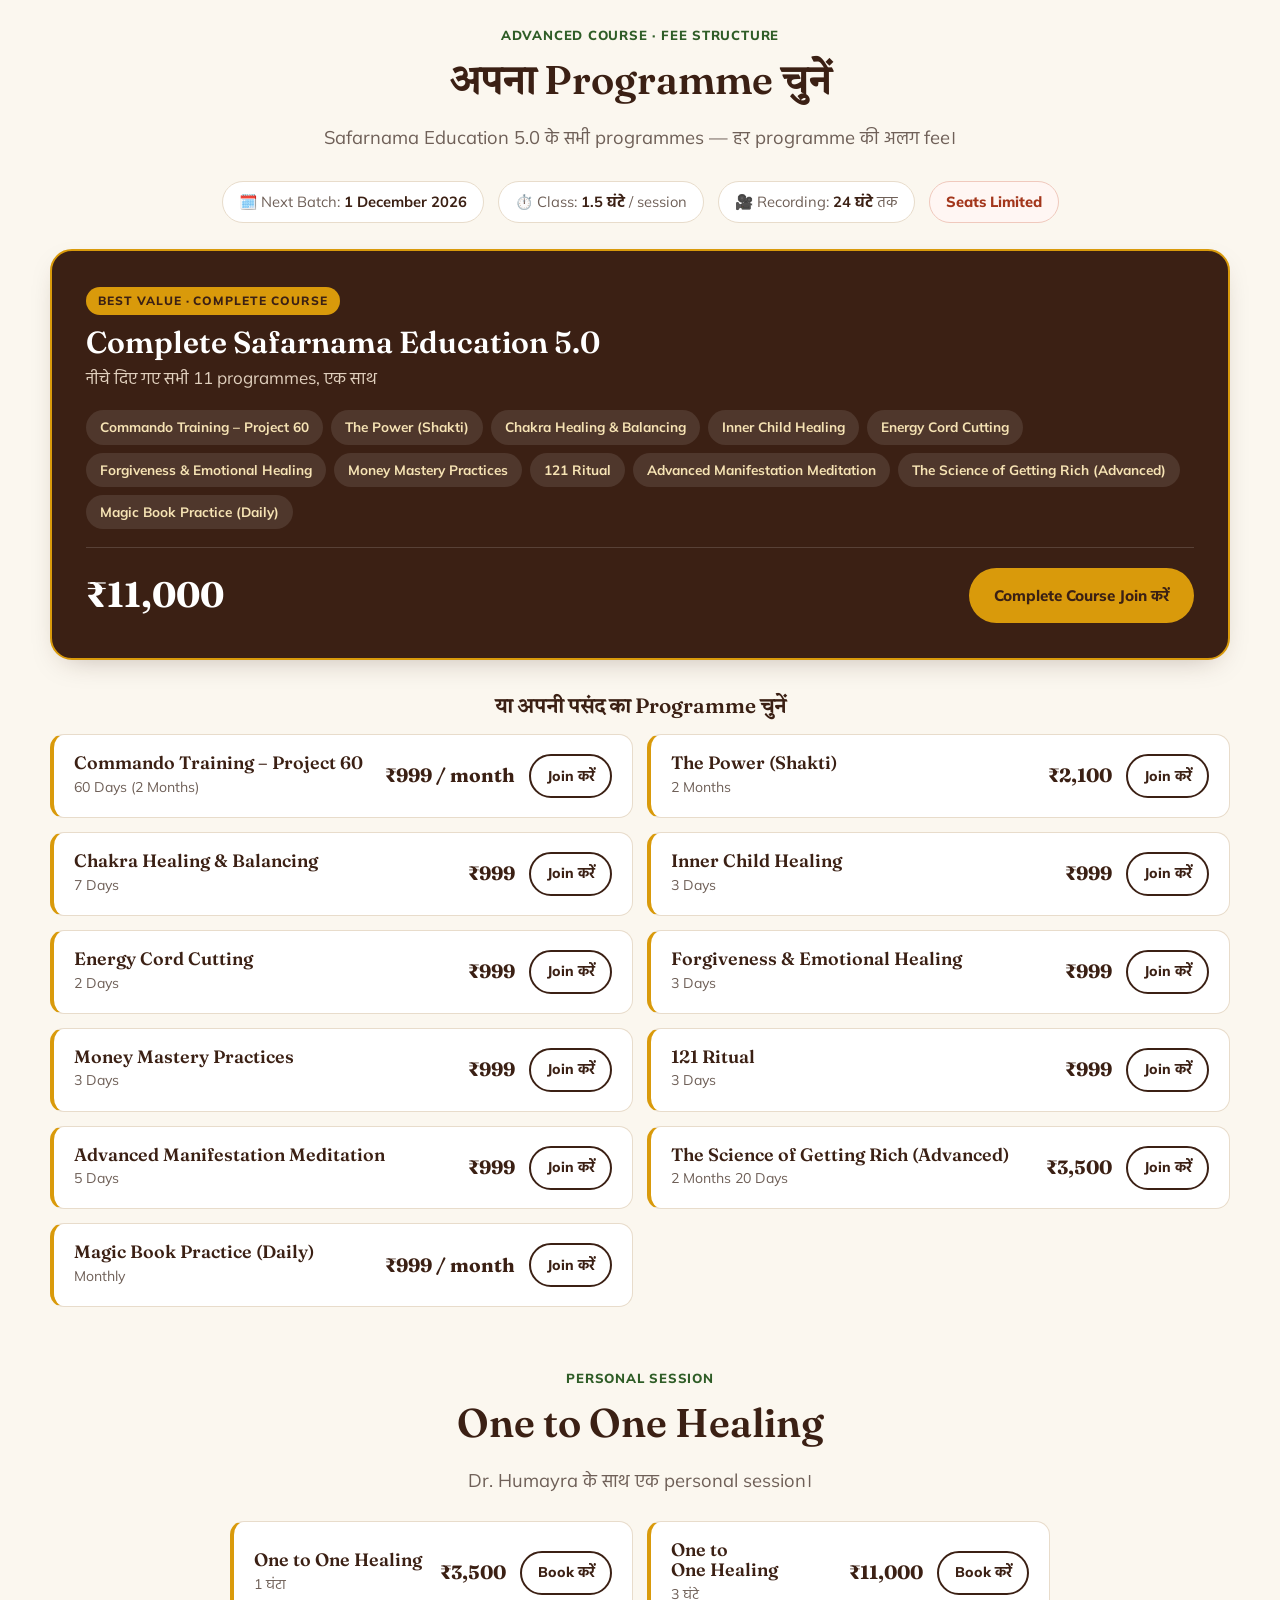
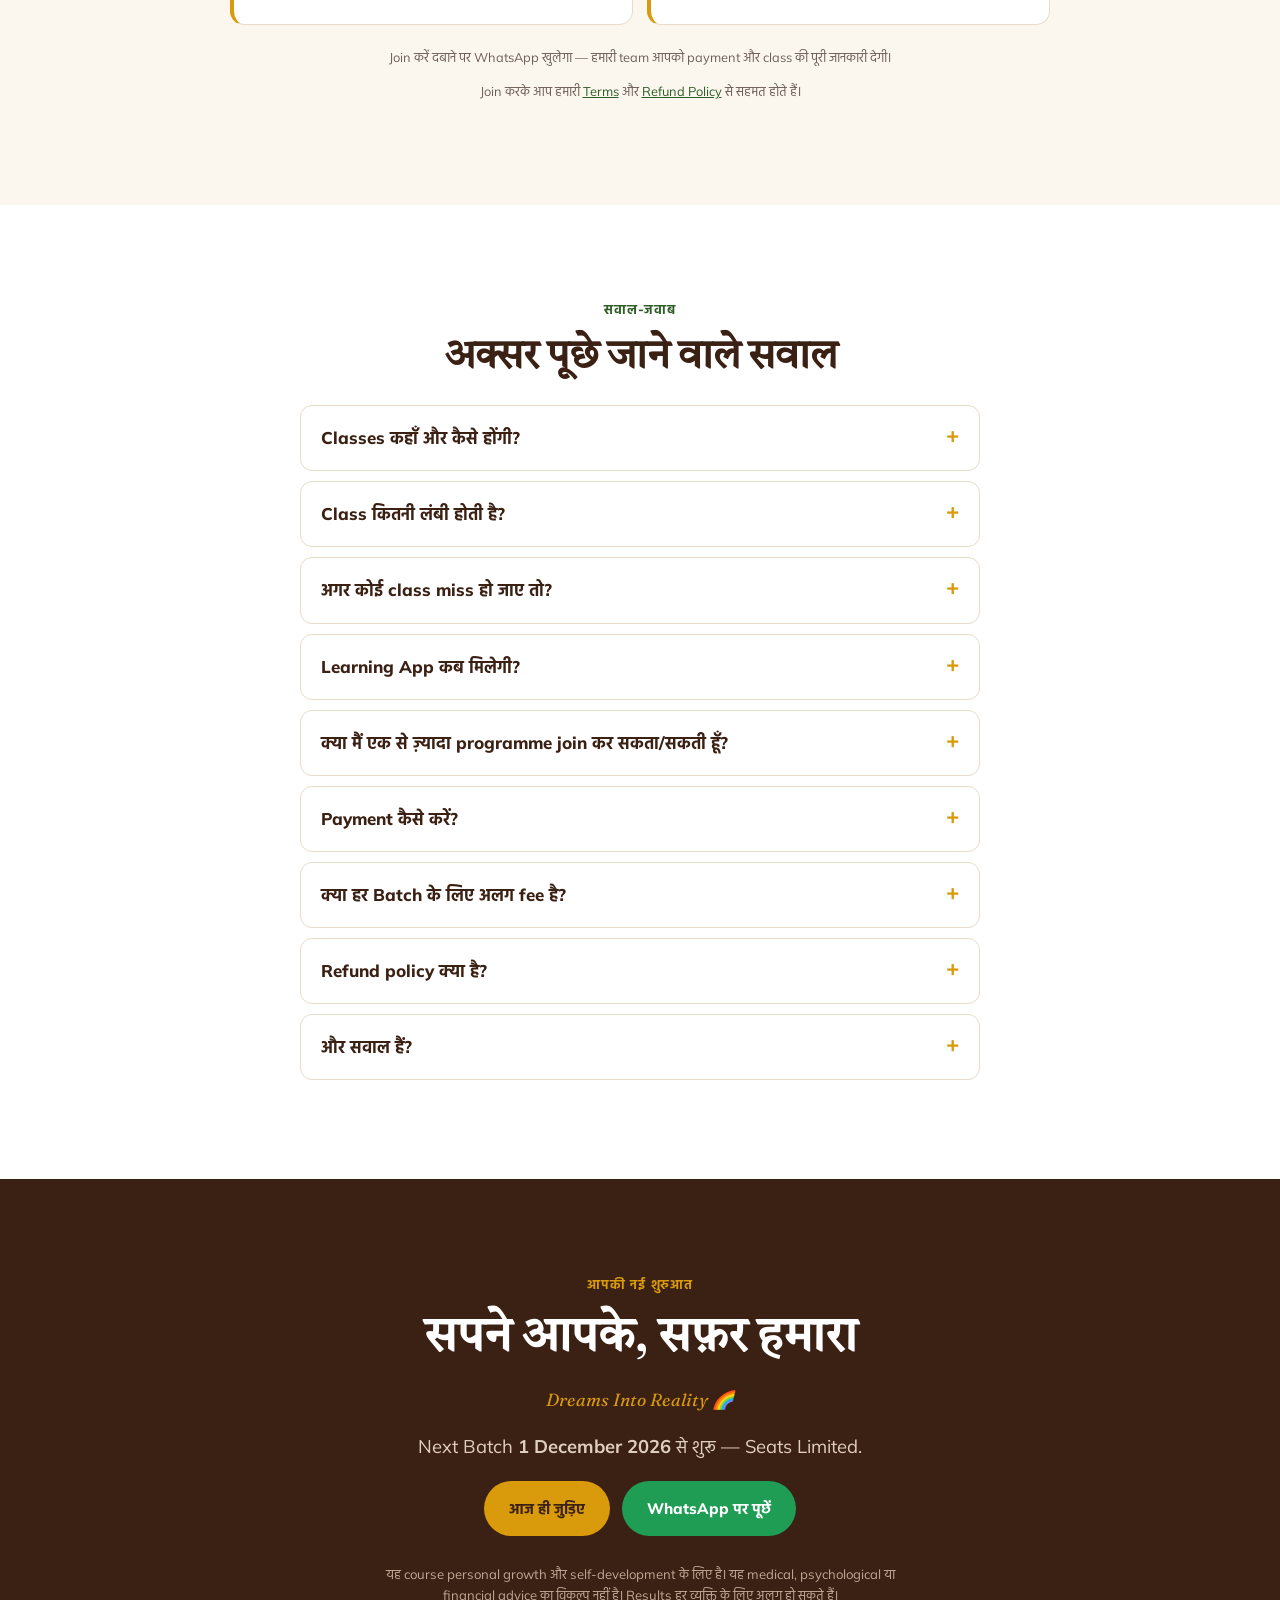
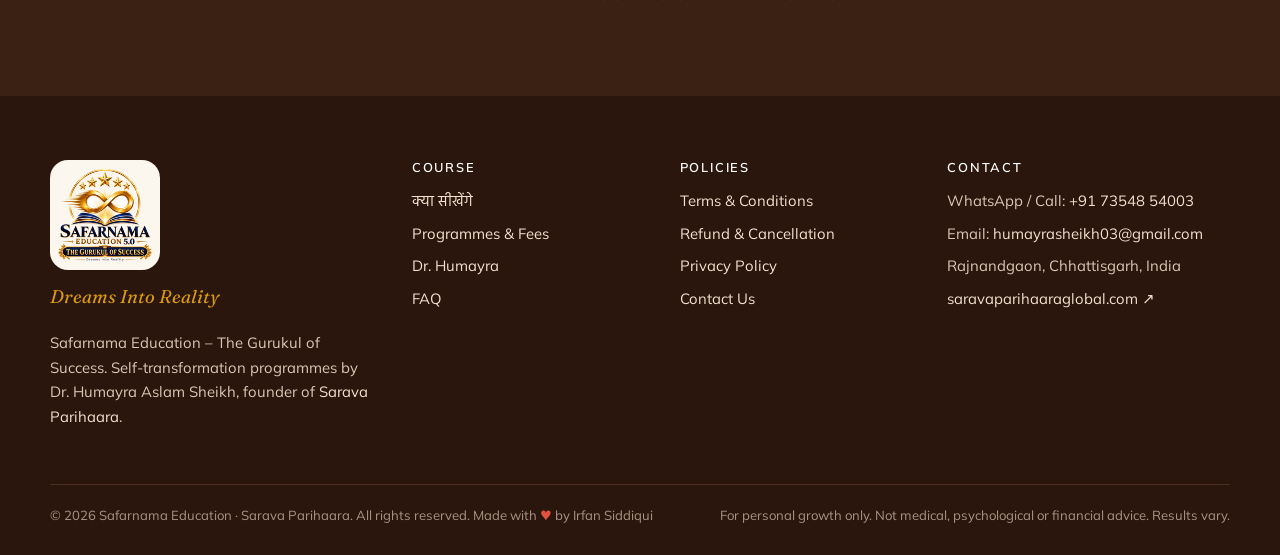
==== commit 5dc0efb1: "SEO: shorter title/description, course name in H1, organisation + course schema, share tags on inner" ====
--- a/index.html
+++ b/index.html
@@ -3,13 +3,16 @@
 <head>
 <meta charset="utf-8">
 <meta name="viewport" content="width=device-width, initial-scale=1">
-<title>Safarnama Education 5.0 – The Gurukul of Success | Dr. Humayra Aslam Sheikh</title>
-<meta name="description" content="Safarnama Education 5.0 – Dr. Humayra Aslam Sheikh के साथ Complete Self-Transformation Journey: Money Mastery, Relationship & Health Healing, Mind Transformation (Law of Attraction, NLP, EFT). Live Zoom Classes, Session Recordings और Learning App.">
+<title>Safarnama Education 5.0 – LOA &amp; Healing Course | Dr. Humayra</title>
+<meta name="description" content="Dr. Humayra Aslam Sheikh के साथ Live Zoom classes – Money Mastery, Law of Attraction, NLP, EFT और Healing programmes. Next batch 1 December 2026.">
 <link rel="canonical" href="https://safarnama.club/">
 <meta property="og:type" content="website">
 <meta property="og:site_name" content="Safarnama Education">
 <meta property="og:title" content="Safarnama Education 5.0 – The Gurukul of Success">
-<meta property="og:description" content="Dreams Into Reality. Live Classes + Recordings + Learning App, with Dr. Humayra Aslam Sheikh.">
+<meta property="og:description" content="Dreams Into Reality – Money Mastery, Law of Attraction, NLP, EFT और Healing programmes. Live Zoom classes with Dr. Humayra Aslam Sheikh. Next batch 1 Dec 2026.">
+<meta property="og:image:width" content="1200">
+<meta property="og:image:height" content="630">
+<meta property="og:locale" content="hi_IN">
 <meta property="og:url" content="https://safarnama.club/">
 <meta property="og:image" content="https://safarnama.club/assets/img/og-image.jpg">
 <meta name="twitter:card" content="summary_large_image">
@@ -22,7 +25,7 @@
 <link rel="stylesheet" href="assets/css/style.css">
 <link rel="stylesheet" href="assets/css/course.css">
 <script type="application/ld+json">
-{"@context":"https://schema.org","@type":"Course","name":"Safarnama Education 5.0 – The Gurukul of Success","description":"Complete Self-Transformation Journey: Money Mastery, Relationship & Health Healing, Mind Transformation (Law of Attraction, NLP, EFT).","inLanguage":"hi","provider":{"@type":"Organization","name":"Sarava Parihaara","sameAs":"https://saravaparihaaraglobal.com"},"instructor":{"@type":"Person","name":"Dr. Humayra Aslam Sheikh"}}
+{"@context": "https://schema.org", "@graph": [{"@type": "EducationalOrganization", "@id": "https://safarnama.club/#org", "name": "Safarnama Education", "alternateName": "Safarnama Education 5.0 – The Gurukul of Success", "url": "https://safarnama.club/", "logo": "https://safarnama.club/assets/img/safarnama-logo.png", "founder": {"@type": "Person", "name": "Dr. Humayra Aslam Sheikh", "url": "https://saravaparihaaraglobal.com/founder.html"}, "parentOrganization": {"@type": "Organization", "name": "Sarava Parihaara", "url": "https://saravaparihaaraglobal.com/"}, "address": {"@type": "PostalAddress", "addressLocality": "Rajnandgaon", "addressRegion": "Chhattisgarh", "addressCountry": "IN"}, "contactPoint": {"@type": "ContactPoint", "telephone": "+91-73548-54003", "contactType": "customer support", "availableLanguage": ["Hindi", "English"]}}, {"@type": "WebSite", "@id": "https://safarnama.club/#website", "url": "https://safarnama.club/", "name": "Safarnama Education", "inLanguage": "hi", "publisher": {"@id": "https://safarnama.club/#org"}}, {"@type": "Course", "@id": "https://safarnama.club/#course", "name": "Safarnama Education 5.0 – The Gurukul of Success", "description": "Self-transformation programmes: Money Mastery, Law of Attraction, NLP, EFT, Chakra Healing, Inner Child Healing and more, with live Zoom classes.", "inLanguage": "hi", "provider": {"@id": "https://safarnama.club/#org"}, "instructor": {"@type": "Person", "name": "Dr. Humayra Aslam Sheikh"}, "offers": {"@type": "Offer", "category": "Paid", "price": "11000", "priceCurrency": "INR", "url": "https://safarnama.club/#join"}, "hasCourseInstance": {"@type": "CourseInstance", "courseMode": "Online", "startDate": "2026-12-01", "location": {"@type": "VirtualLocation", "url": "https://safarnama.club/"}}, "syllabusSections": [{"@type": "Syllabus", "name": "Commando Training – Project 60"}, {"@type": "Syllabus", "name": "The Power (Shakti)"}, {"@type": "Syllabus", "name": "Chakra Healing & Balancing"}, {"@type": "Syllabus", "name": "Inner Child Healing"}, {"@type": "Syllabus", "name": "Energy Cord Cutting"}, {"@type": "Syllabus", "name": "Forgiveness & Emotional Healing"}, {"@type": "Syllabus", "name": "Money Mastery Practices"}, {"@type": "Syllabus", "name": "121 Ritual"}, {"@type": "Syllabus", "name": "Advanced Manifestation Meditation"}, {"@type": "Syllabus", "name": "The Science of Getting Rich (Advanced)"}, {"@type": "Syllabus", "name": "Magic Book Practice"}]}]}
 </script>
 </head>
 <body class="course" data-course-page>
@@ -43,8 +46,7 @@
 <!-- HERO -->
 <section class="c-hero"><div class="wrap hero-grid">
  <div>
-  <span class="kicker">Safarnama Education 5.0 · The Gurukul of Success</span>
-  <h1>Dreams Into <em>Reality</em></h1>
+  <h1><span class="kicker">Safarnama Education 5.0 · The Gurukul of Success</span>Dreams Into <em>Reality</em></h1>
   <p class="lead">क्या आप भी मेहनत करते हैं, सपने देखते हैं — लेकिन Money, Health और Relationships में मनचाहा बदलाव नहीं ला पा रहे हैं? आपकी नई शुरुआत का समय आ गया है।</p>
   <ul class="hero-facts">
    <li><svg viewBox="0 0 24 24" fill="none" stroke="currentColor" stroke-width="2" stroke-linecap="round" stroke-linejoin="round"><path d="m22 8-6 4 6 4V8Z"/><rect x="2" y="6" width="14" height="12" rx="2"/></svg>Live Zoom Classes</li>
--- a/assets/css/course.css
+++ b/assets/css/course.css
@@ -182,3 +182,4 @@
 .t-wrap .videos{grid-template-columns:repeat(auto-fill,minmax(240px,300px));justify-content:center}
 .t-wrap .videos{display:flex;flex-wrap:wrap;justify-content:center;gap:20px}
 .t-wrap .videos .video{width:min(300px,100%)}
+.c-hero h1 .kicker{display:flex;width:fit-content;font-family:var(--f-body);line-height:1.4;margin-bottom:18px}
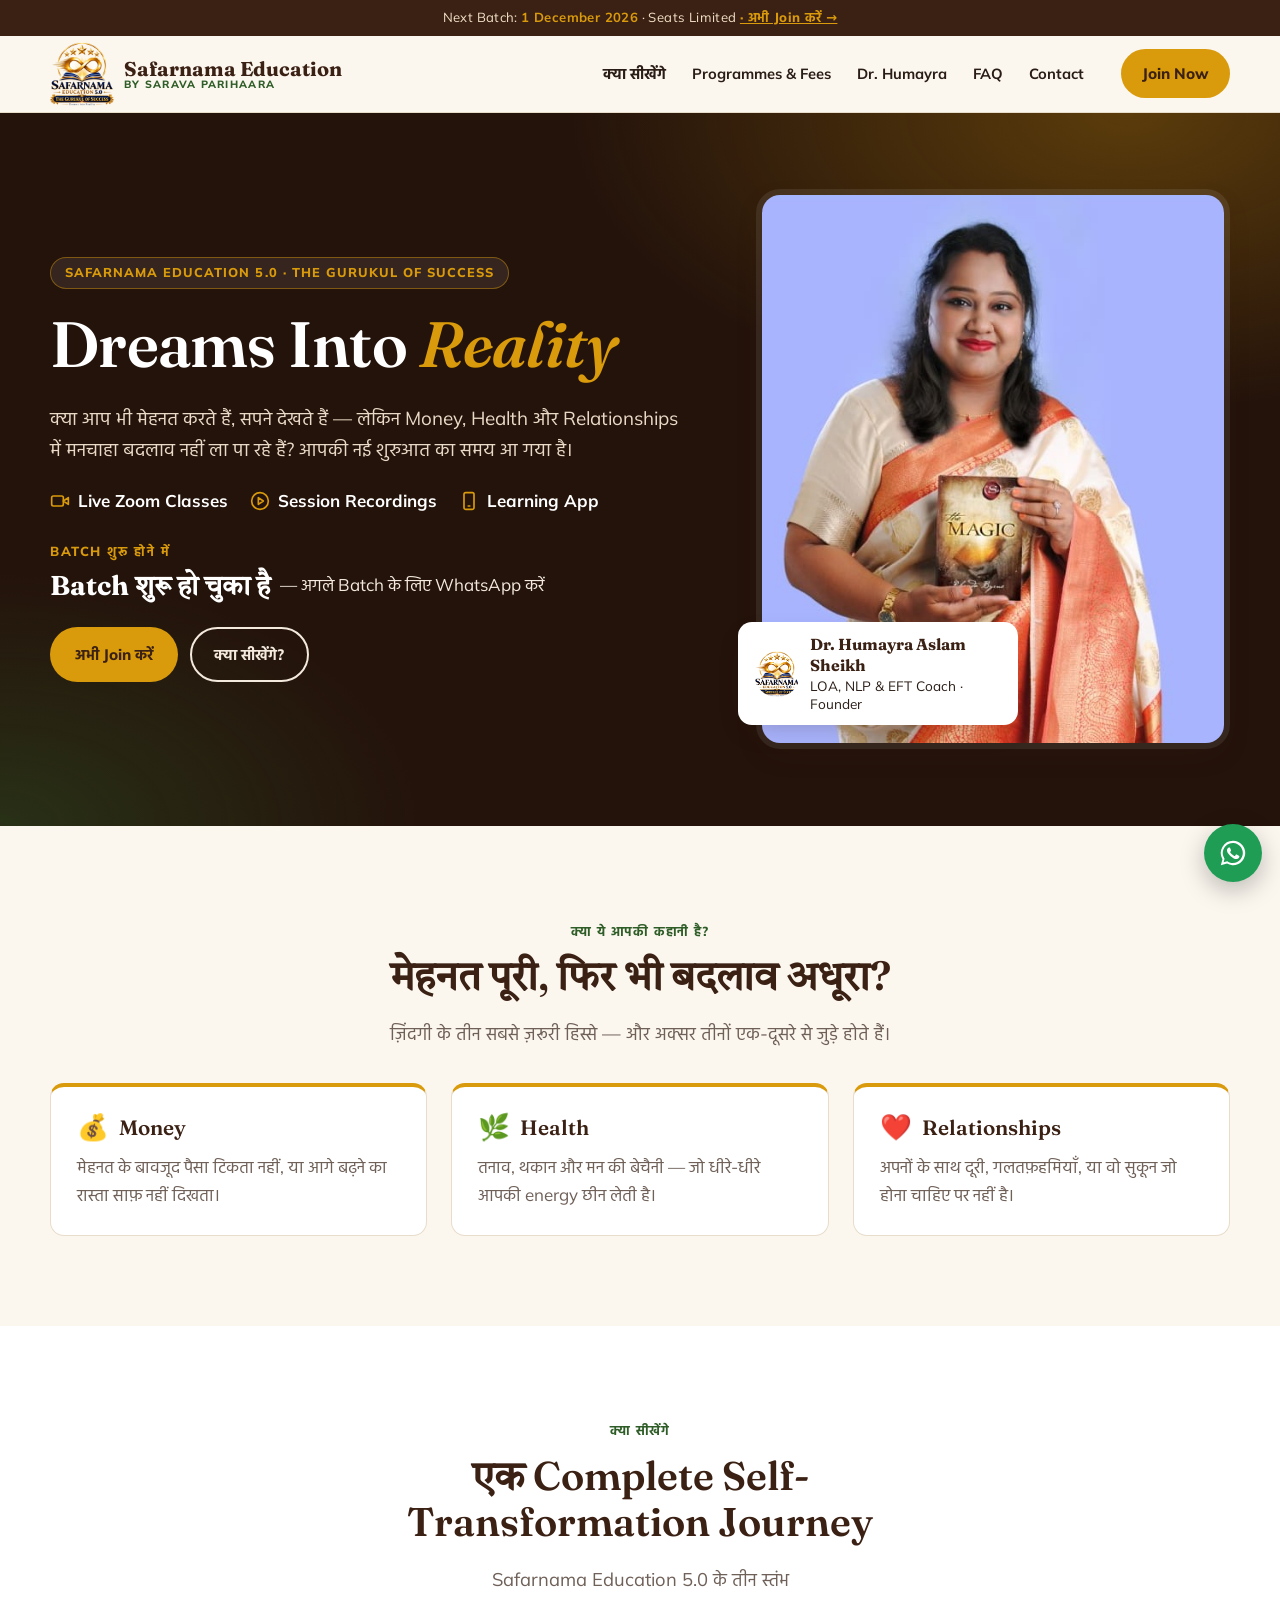
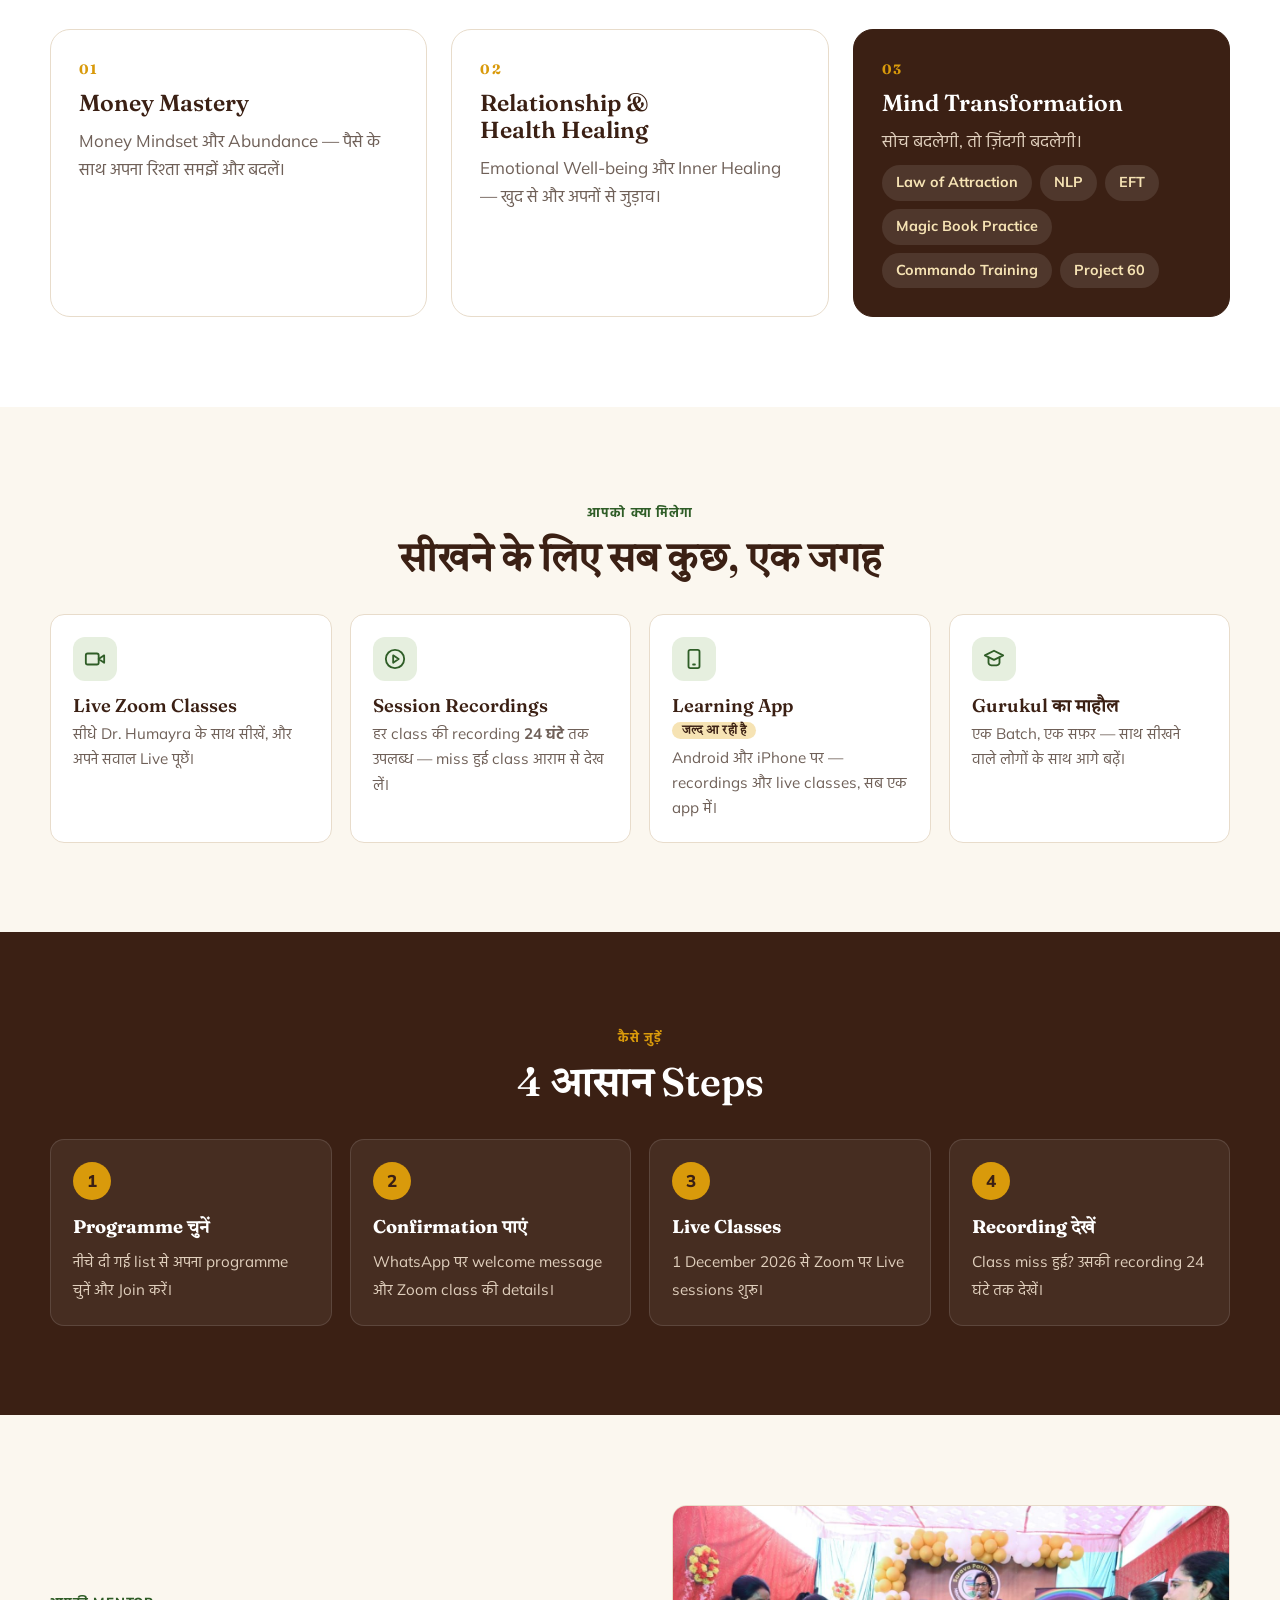
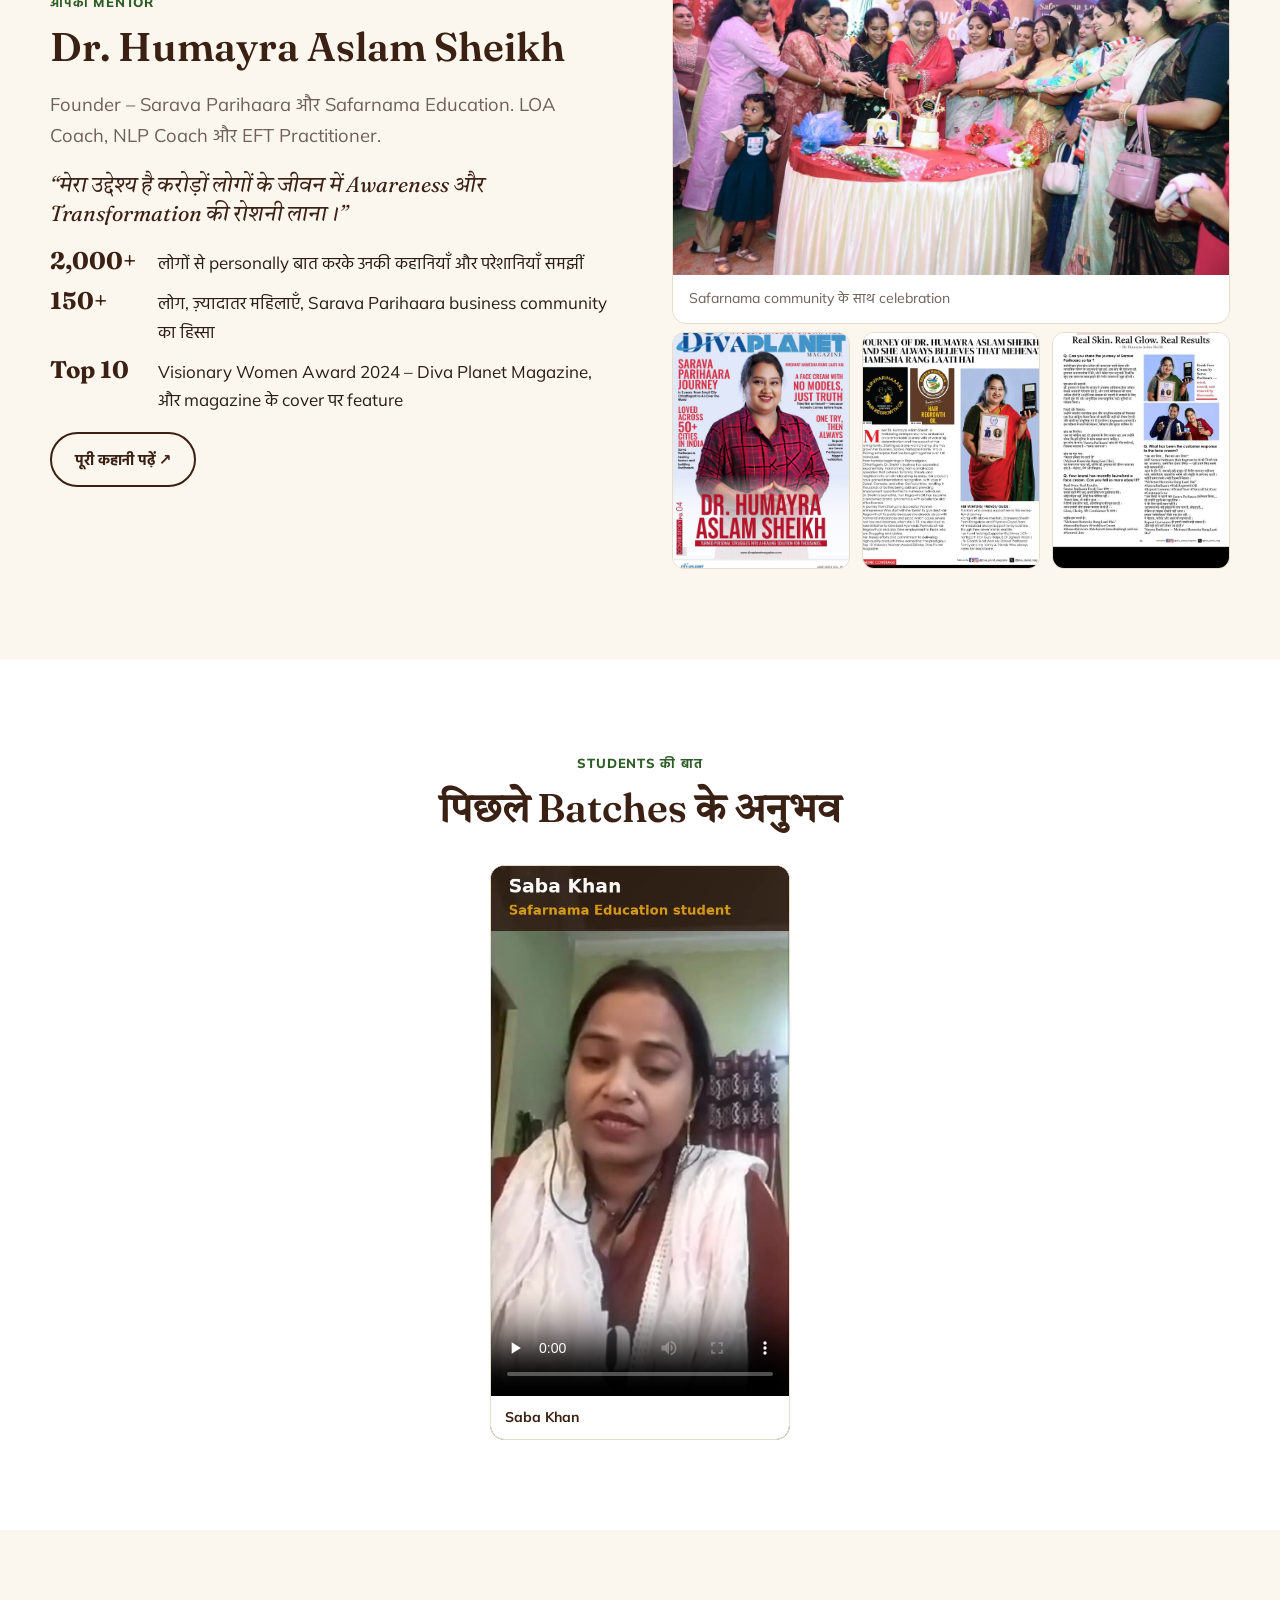
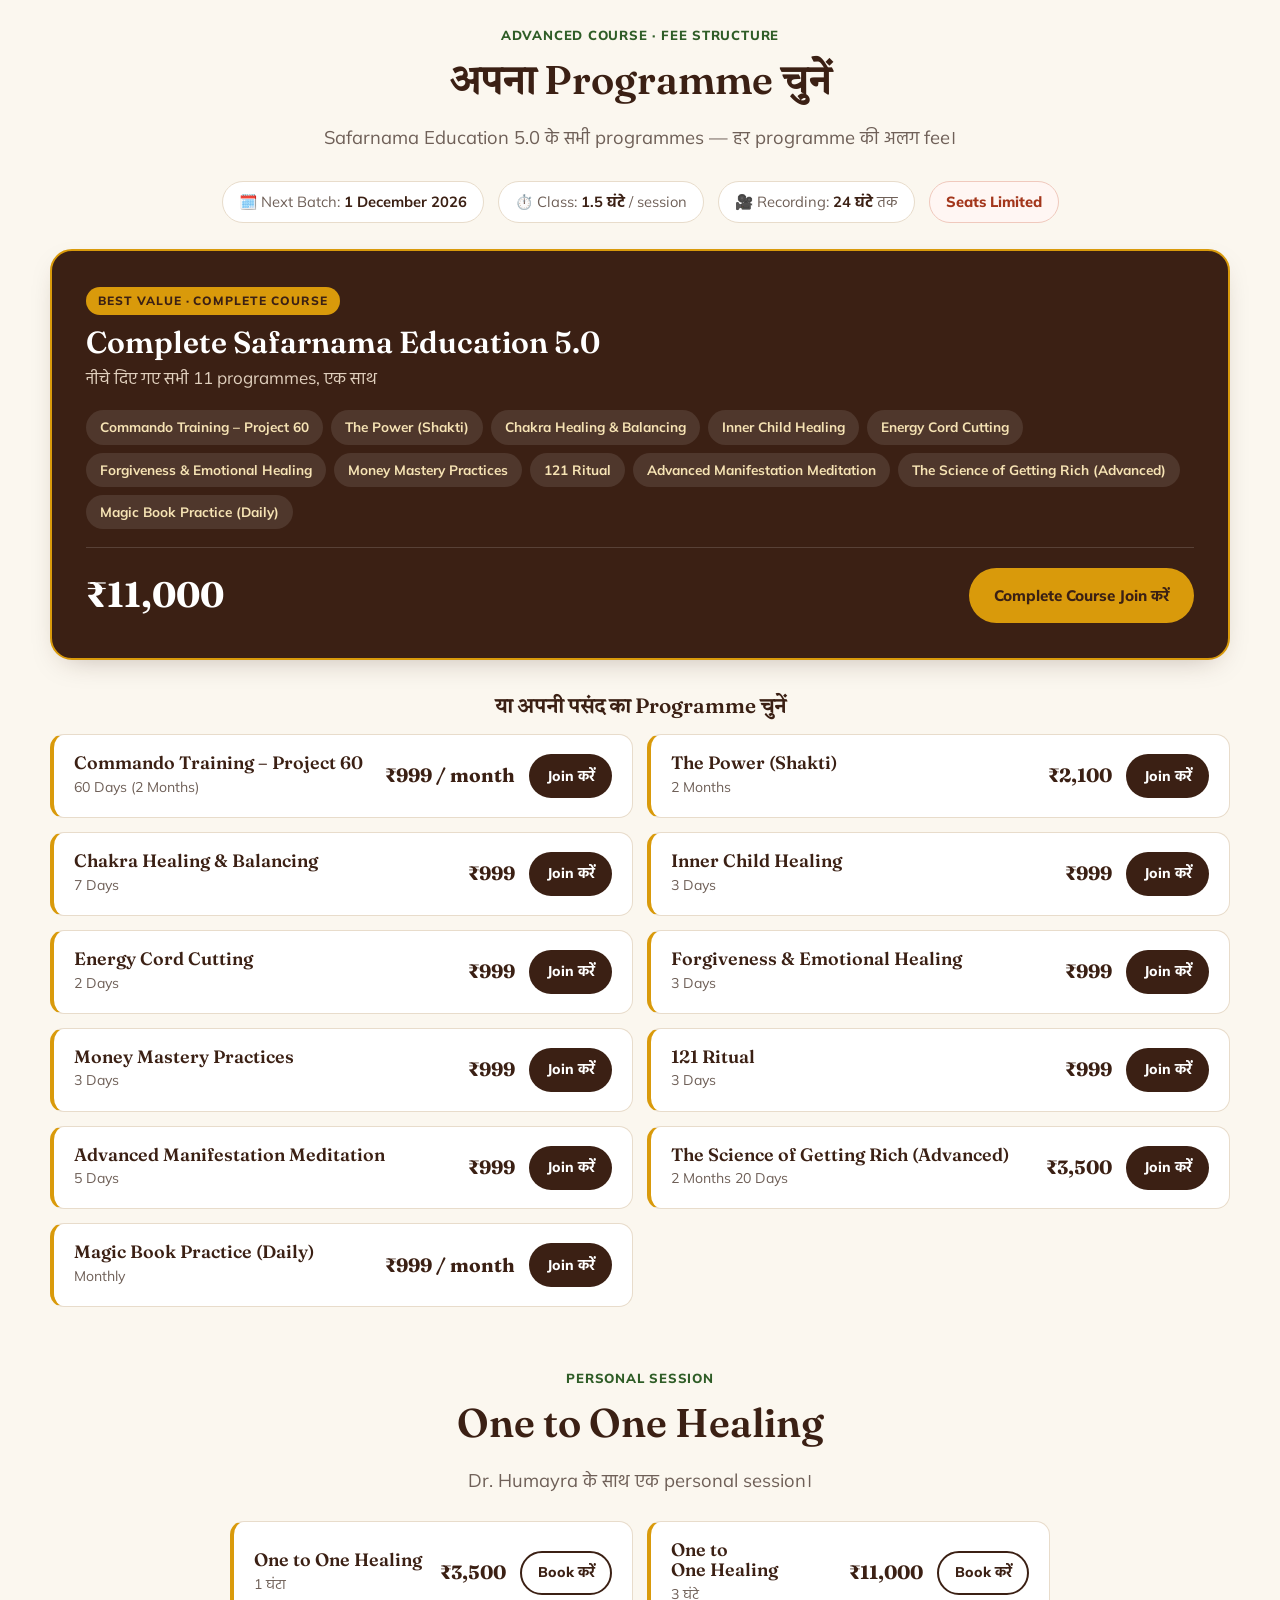
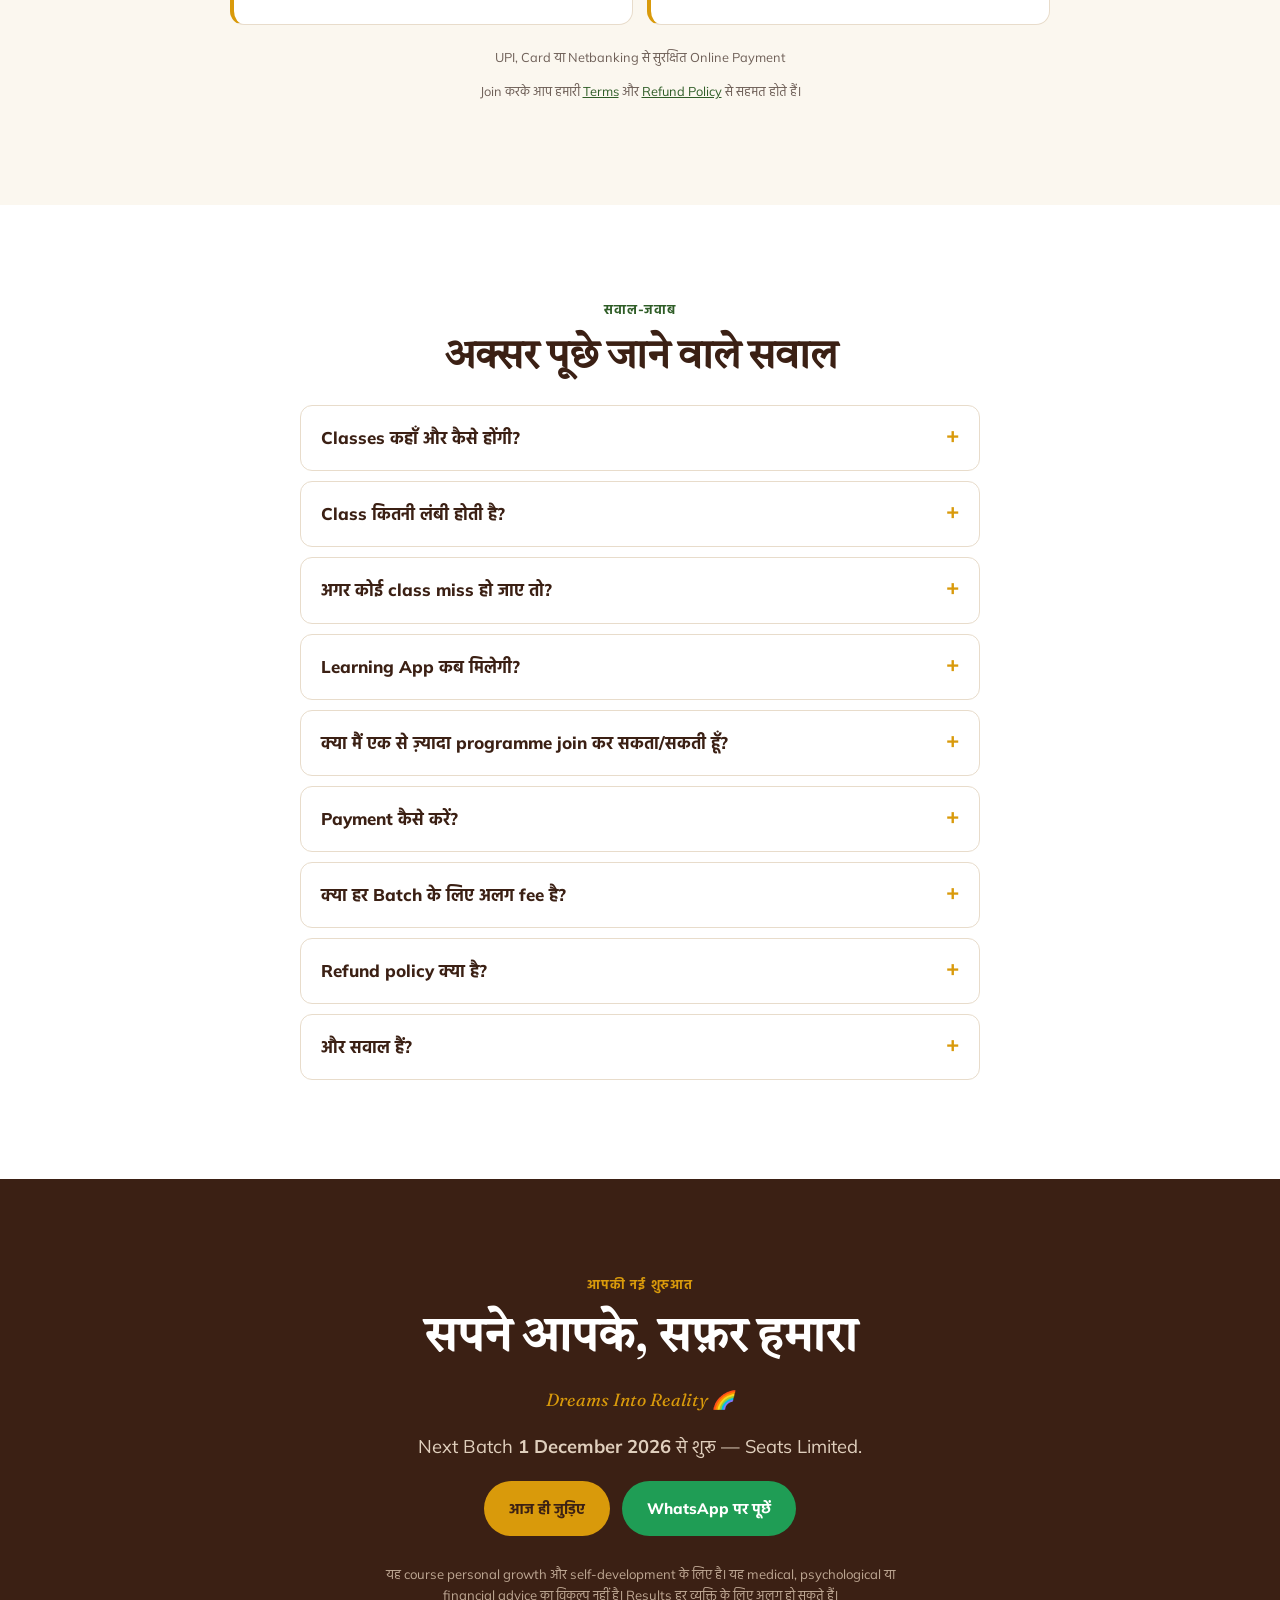
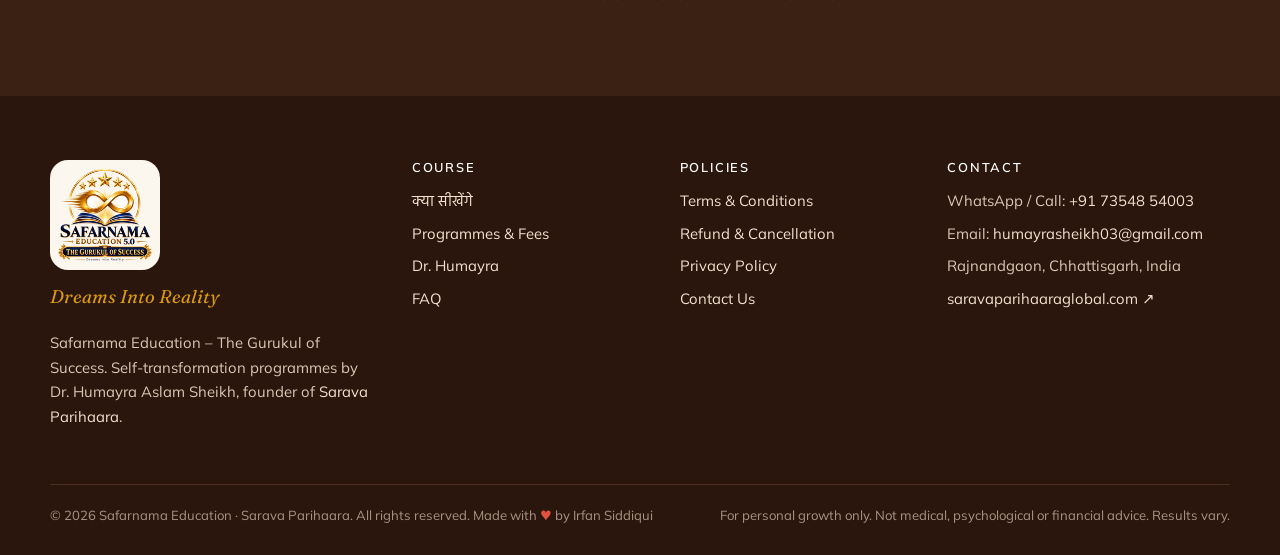
==== commit 5c213c28: "Cache-bust site scripts so config changes show at once Co-Authored-By: Claude Opus 5.5 <noreply@anth" ====
--- a/index.html
+++ b/index.html
@@ -22,8 +22,8 @@
 <link rel="preconnect" href="https://fonts.googleapis.com">
 <link rel="preconnect" href="https://fonts.gstatic.com" crossorigin>
 <link href="https://fonts.googleapis.com/css2?family=Fraunces:ital,opsz,wght@0,9..144,500;0,9..144,600;0,9..144,700;1,9..144,500&family=Mulish:wght@400;600;700;800&family=Hind:wght@400;500;600;700&family=Tiro+Devanagari+Hindi:ital@0;1&display=swap" rel="stylesheet">
-<link rel="stylesheet" href="assets/css/style.css">
-<link rel="stylesheet" href="assets/css/course.css">
+<link rel="stylesheet" href="assets/css/style.css?v=20261123">
+<link rel="stylesheet" href="assets/css/course.css?v=20261123">
 <script type="application/ld+json">
 {"@context": "https://schema.org", "@graph": [{"@type": "EducationalOrganization", "@id": "https://safarnama.club/#org", "name": "Safarnama Education", "alternateName": "Safarnama Education 5.0 – The Gurukul of Success", "url": "https://safarnama.club/", "logo": "https://safarnama.club/assets/img/safarnama-logo.png", "founder": {"@type": "Person", "name": "Dr. Humayra Aslam Sheikh", "url": "https://saravaparihaaraglobal.com/founder.html"}, "parentOrganization": {"@type": "Organization", "name": "Sarava Parihaara", "url": "https://saravaparihaaraglobal.com/"}, "address": {"@type": "PostalAddress", "addressLocality": "Rajnandgaon", "addressRegion": "Chhattisgarh", "addressCountry": "IN"}, "contactPoint": {"@type": "ContactPoint", "telephone": "+91-73548-54003", "contactType": "customer support", "availableLanguage": ["Hindi", "English"]}}, {"@type": "WebSite", "@id": "https://safarnama.club/#website", "url": "https://safarnama.club/", "name": "Safarnama Education", "inLanguage": "hi", "publisher": {"@id": "https://safarnama.club/#org"}}, {"@type": "Course", "@id": "https://safarnama.club/#course", "name": "Safarnama Education 5.0 – The Gurukul of Success", "description": "Self-transformation programmes: Money Mastery, Law of Attraction, NLP, EFT, Chakra Healing, Inner Child Healing and more, with live Zoom classes.", "inLanguage": "hi", "provider": {"@id": "https://safarnama.club/#org"}, "instructor": {"@type": "Person", "name": "Dr. Humayra Aslam Sheikh"}, "offers": {"@type": "Offer", "category": "Paid", "price": "11000", "priceCurrency": "INR", "url": "https://safarnama.club/#join"}, "hasCourseInstance": {"@type": "CourseInstance", "courseMode": "Online", "startDate": "2026-12-01", "location": {"@type": "VirtualLocation", "url": "https://safarnama.club/"}}, "syllabusSections": [{"@type": "Syllabus", "name": "Commando Training – Project 60"}, {"@type": "Syllabus", "name": "The Power (Shakti)"}, {"@type": "Syllabus", "name": "Chakra Healing & Balancing"}, {"@type": "Syllabus", "name": "Inner Child Healing"}, {"@type": "Syllabus", "name": "Energy Cord Cutting"}, {"@type": "Syllabus", "name": "Forgiveness & Emotional Healing"}, {"@type": "Syllabus", "name": "Money Mastery Practices"}, {"@type": "Syllabus", "name": "121 Ritual"}, {"@type": "Syllabus", "name": "Advanced Manifestation Meditation"}, {"@type": "Syllabus", "name": "The Science of Getting Rich (Advanced)"}, {"@type": "Syllabus", "name": "Magic Book Practice"}]}]}
 </script>
@@ -205,8 +205,8 @@
  <div class="wrap foot-bottom"><span>© <span data-year>2026</span> Safarnama Education · Sarava Parihaara. All rights reserved. Made with <span class="heart" aria-label="love">♥️</span> by Irfan Siddiqui</span><span>For personal growth only. Not medical, psychological or financial advice. Results vary.</span></div>
 </footer>
 <a class="wa-float" href="#" data-wa-link="Hello! Safarnama Education 5.0 के बारे में मेरा एक सवाल है।" aria-label="Chat with us on WhatsApp"><svg viewBox="0 0 32 32" aria-hidden="true"><path d="M16 3a13 13 0 0 0-11.2 19.6L3 29l6.6-1.7A13 13 0 1 0 16 3Zm0 23.7c-2 0-4-.5-5.7-1.6l-.4-.2-3.9 1 1-3.8-.3-.4A10.7 10.7 0 1 1 16 26.7Zm5.9-8c-.3-.2-1.9-1-2.2-1s-.5-.2-.7.2-.8 1-1 1.2-.4.2-.7 0a8.8 8.8 0 0 1-4.4-3.8c-.3-.6.3-.5 1-1.7.1-.2 0-.4 0-.5l-1-2.4c-.3-.6-.5-.5-.7-.5h-.6a1.2 1.2 0 0 0-.9.4 3.6 3.6 0 0 0-1.1 2.7 6.3 6.3 0 0 0 1.3 3.3 14.4 14.4 0 0 0 5.5 4.9c2 .9 2.9 1 3.9.8a3.3 3.3 0 0 0 2.2-1.5 2.7 2.7 0 0 0 .2-1.5c-.1-.2-.3-.3-.6-.5Z"/></svg></a>
-<script src="assets/js/course-config.js"></script>
-<script src="assets/js/site.js"></script>
-<script src="assets/js/course.js"></script>
+<script src="assets/js/course-config.js?v=20261123"></script>
+<script src="assets/js/site.js?v=20261123"></script>
+<script src="assets/js/course.js?v=20261123"></script>
 </body>
 </html>
--- a/assets/css/course.css
+++ b/assets/css/course.css
@@ -183,3 +183,22 @@
 .t-wrap .videos{display:flex;flex-wrap:wrap;justify-content:center;gap:20px}
 .t-wrap .videos .video{width:min(300px,100%)}
 .c-hero h1 .kicker{display:flex;width:fit-content;font-family:var(--f-body);line-height:1.4;margin-bottom:18px}
+
+/* ---------- online checkout form ---------- */
+body.co-open{overflow:hidden}
+.co-wrap{position:fixed;inset:0;z-index:200;background:rgba(42,29,22,.55);display:flex;align-items:center;justify-content:center;padding:16px}
+.co-wrap[hidden]{display:none!important}
+.co-box{position:relative;background:var(--ivory,#fffaf0);border-radius:18px;max-width:420px;width:100%;padding:26px 22px 18px;box-shadow:0 20px 60px rgba(0,0,0,.25);max-height:calc(100vh - 32px);overflow:auto}
+.co-x{position:absolute;top:8px;right:10px;border:0;background:none;font-size:1.8rem;line-height:1;cursor:pointer;color:var(--ink);padding:6px}
+.co-kicker{margin:0;font-size:.72rem;letter-spacing:.12em;text-transform:uppercase;font-weight:800;color:var(--green,#2f6b3a)}
+.co-title{margin:.2em 2rem .1em 0;font-size:1.3rem}
+.co-fee{margin:0 0 14px;font-weight:800;font-size:1.15rem;color:var(--brown)}
+.co-box label{display:block;font-weight:700;font-size:.9rem;margin:10px 0 0}
+.co-box input{display:block;width:100%;box-sizing:border-box;margin-top:5px;padding:12px 14px;border:1.5px solid #d9c9a8;border-radius:10px;font:inherit;font-size:1rem;background:#fff;color:var(--ink)}
+.co-box input:focus{outline:none;border-color:var(--gold);box-shadow:0 0 0 3px var(--gold-soft)}
+.co-hint{margin:6px 0 0;font-size:.82rem;color:#7a5a2a}
+.co-err{margin:12px 0 0;padding:9px 12px;border-radius:9px;background:#fde8e4;color:#8a1f11;font-size:.9rem;font-weight:700}
+.co-err[hidden]{display:none}
+.co-pay{width:100%;margin-top:16px}
+.co-pay[disabled]{opacity:.7;cursor:wait}
+.co-note{margin:10px 0 0;text-align:center;font-size:.78rem;color:#7a6a58}
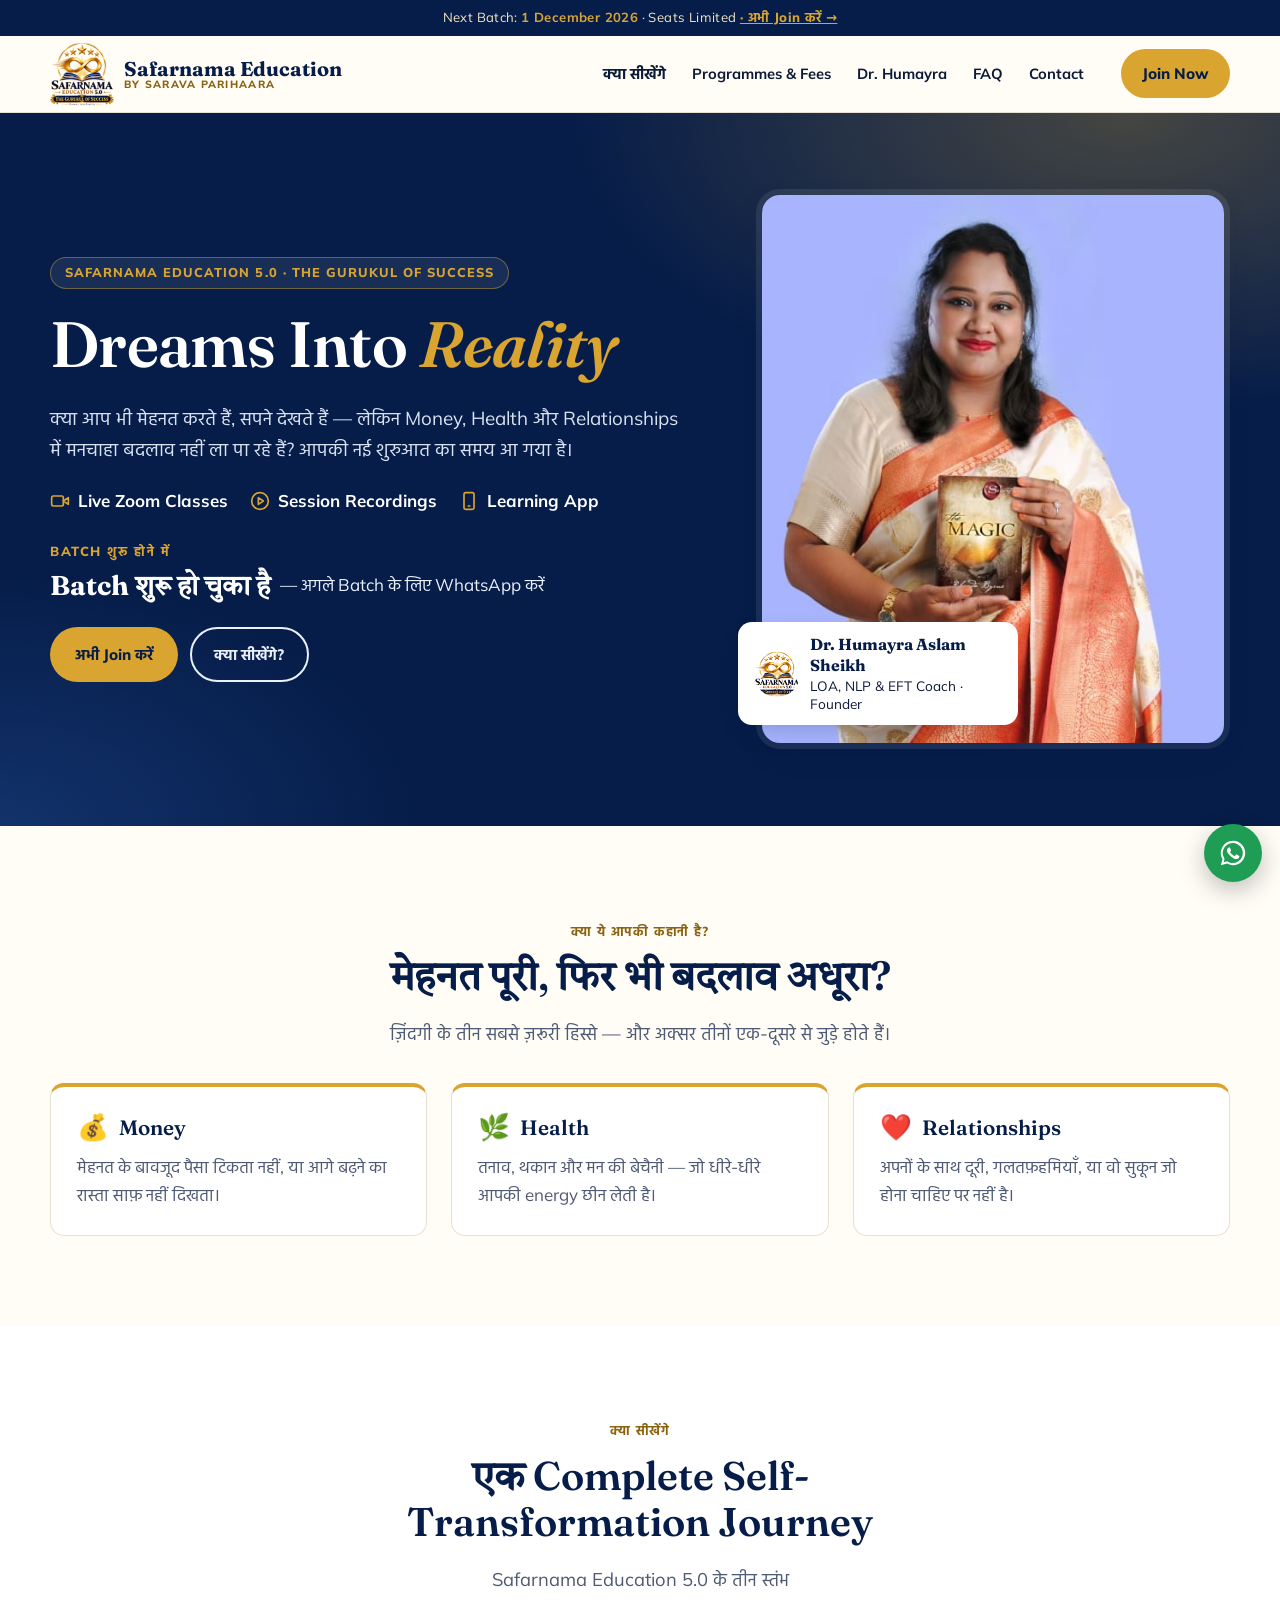
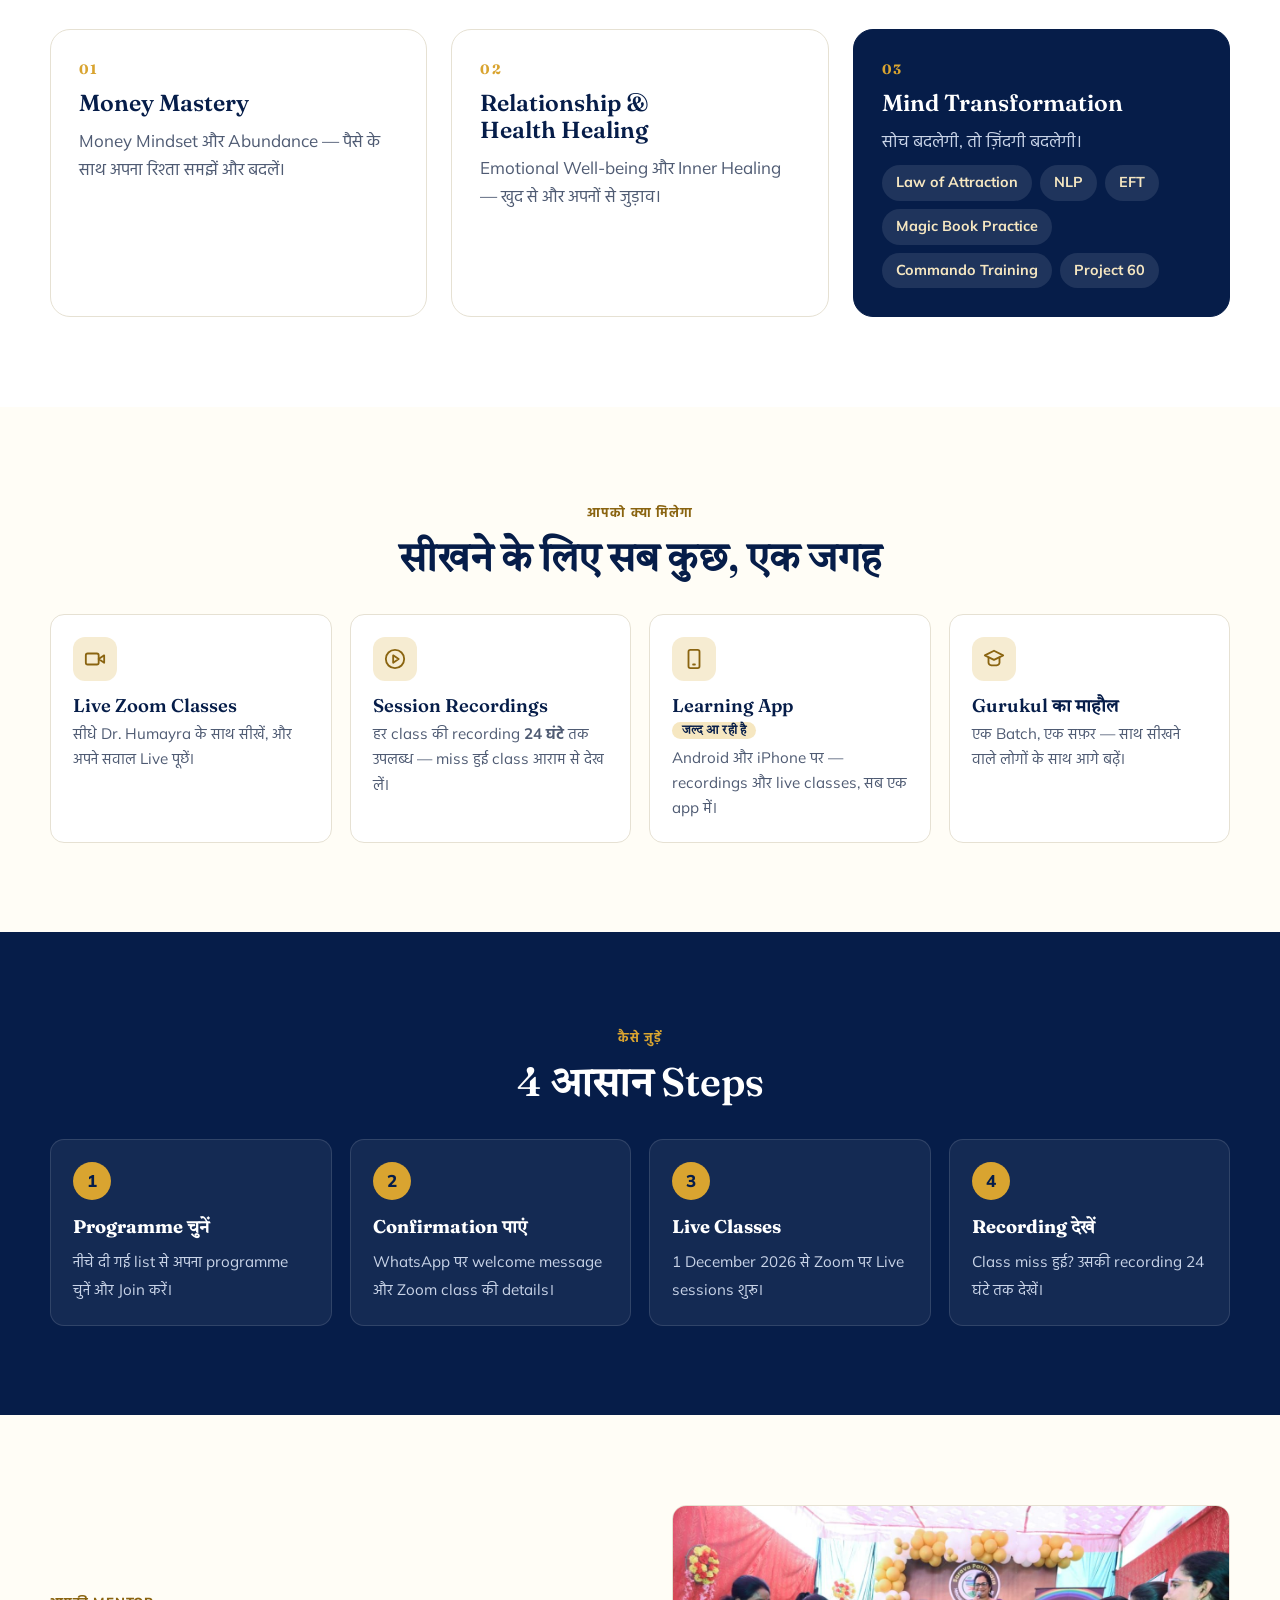
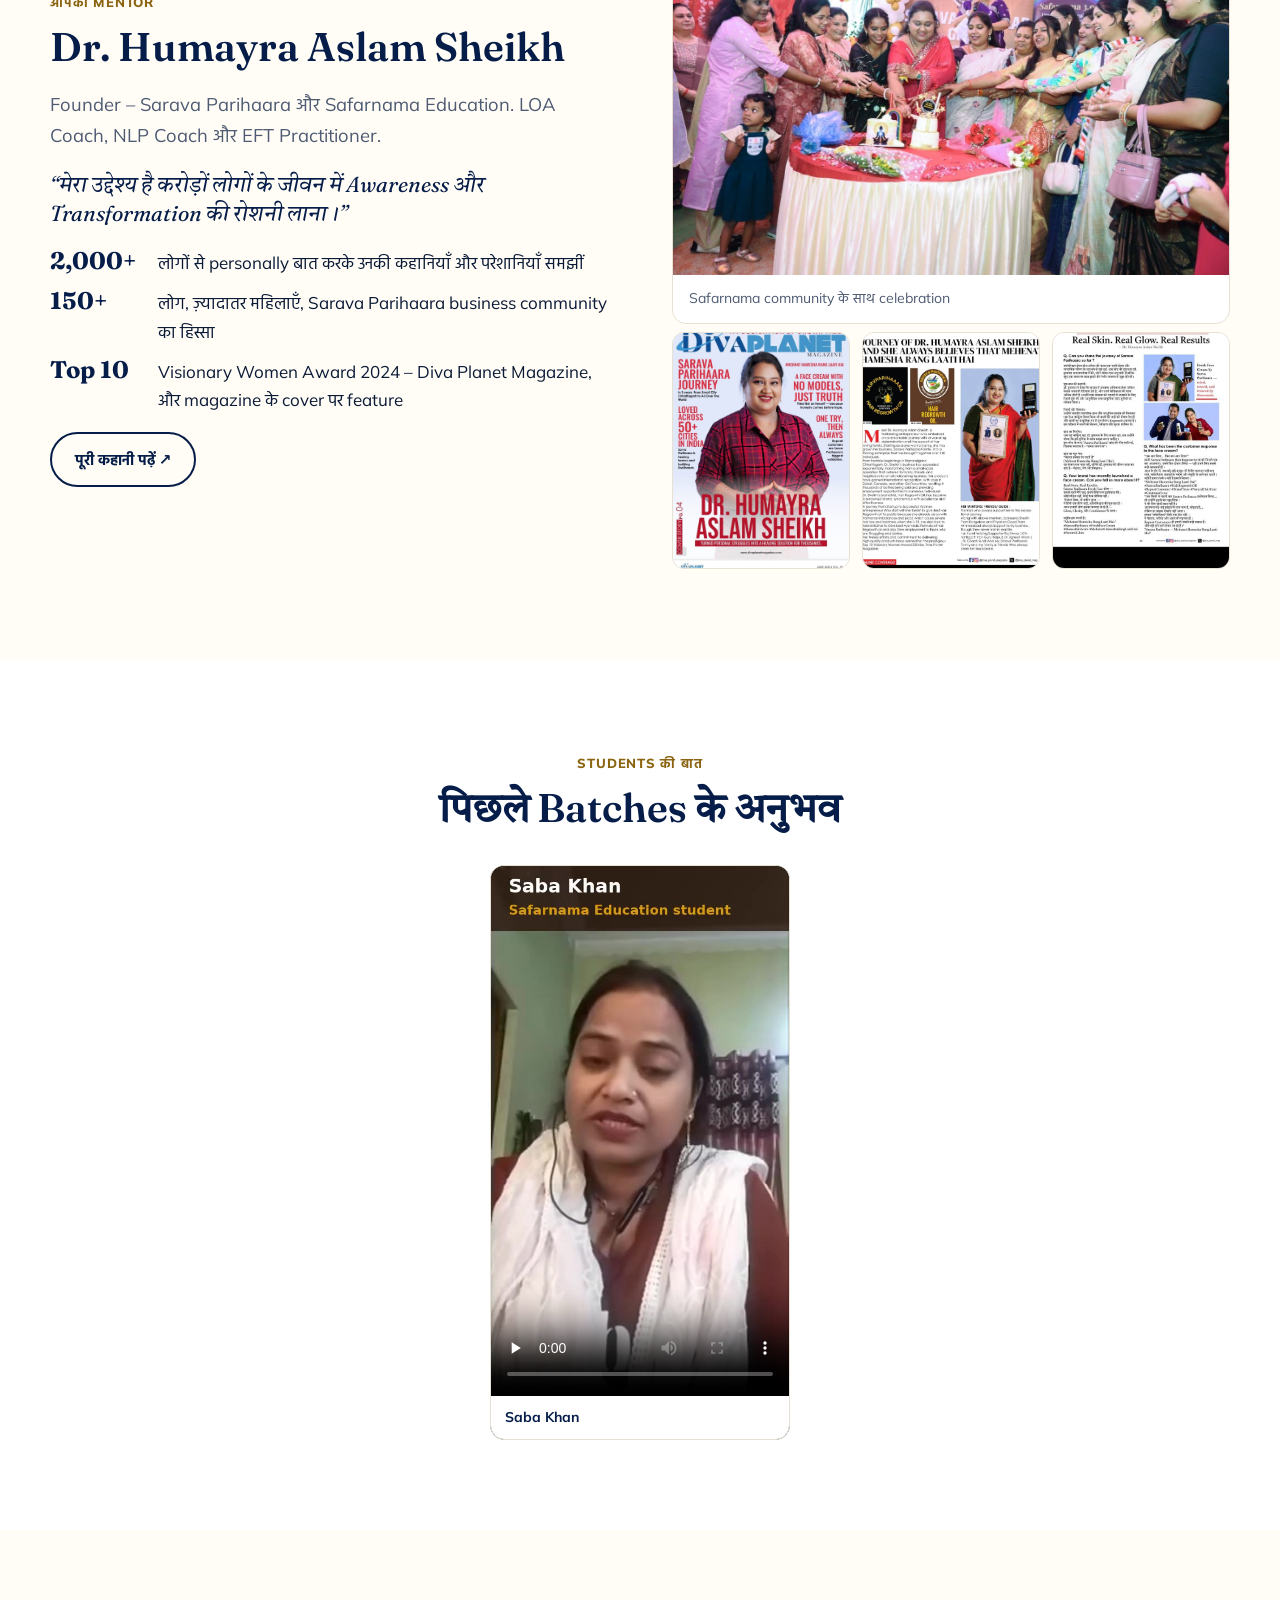
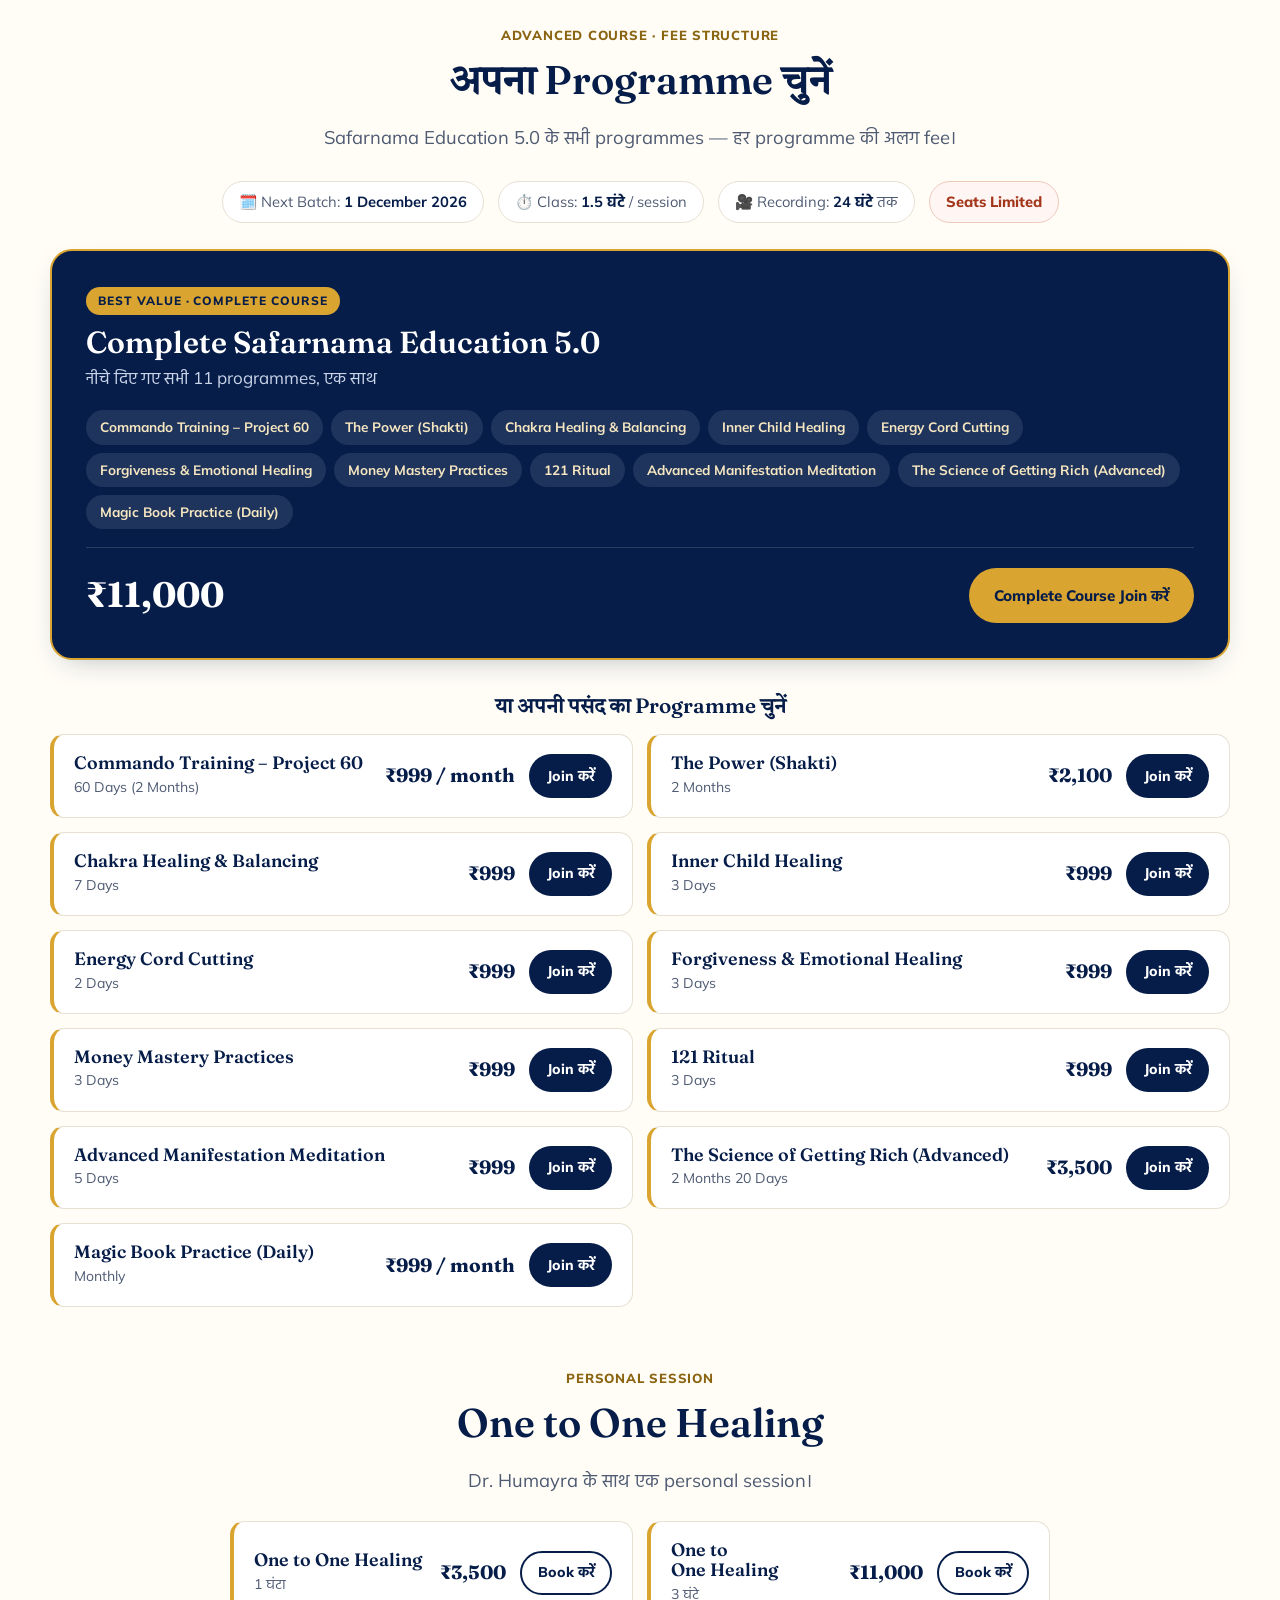
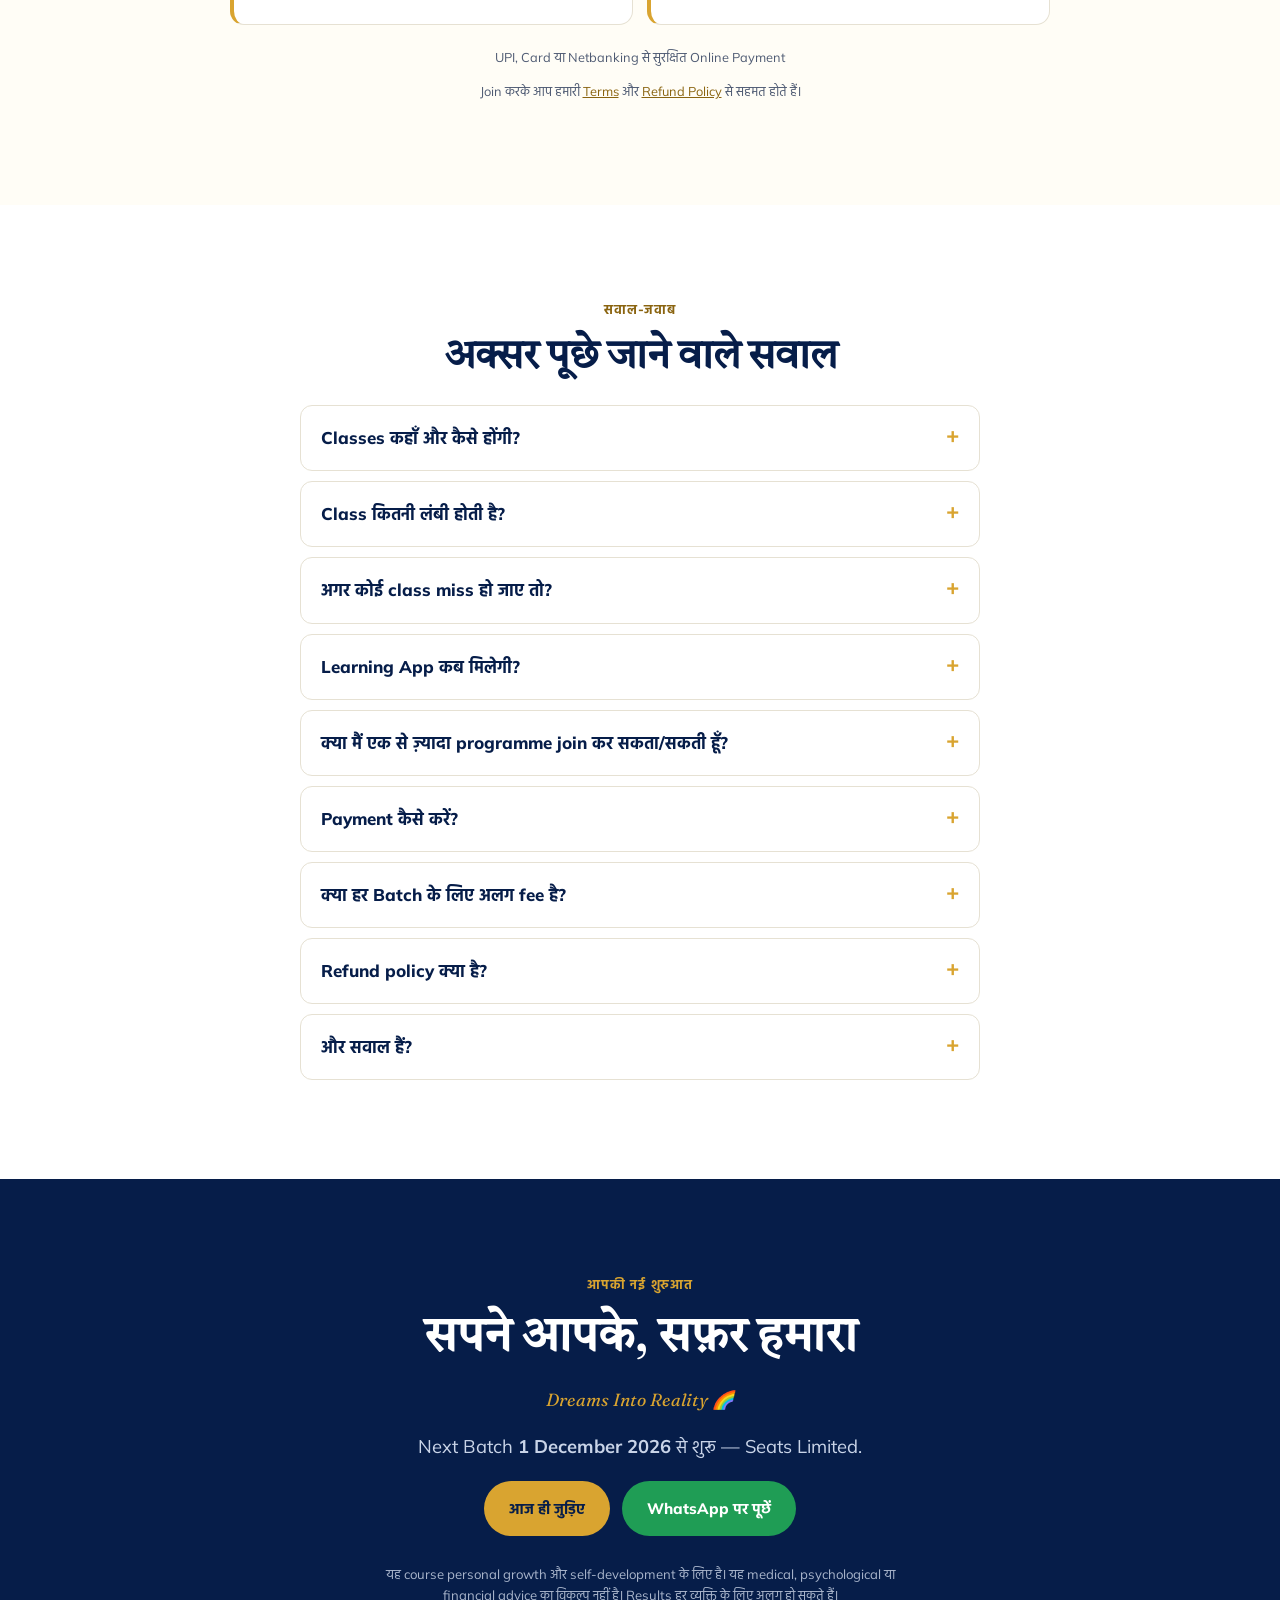
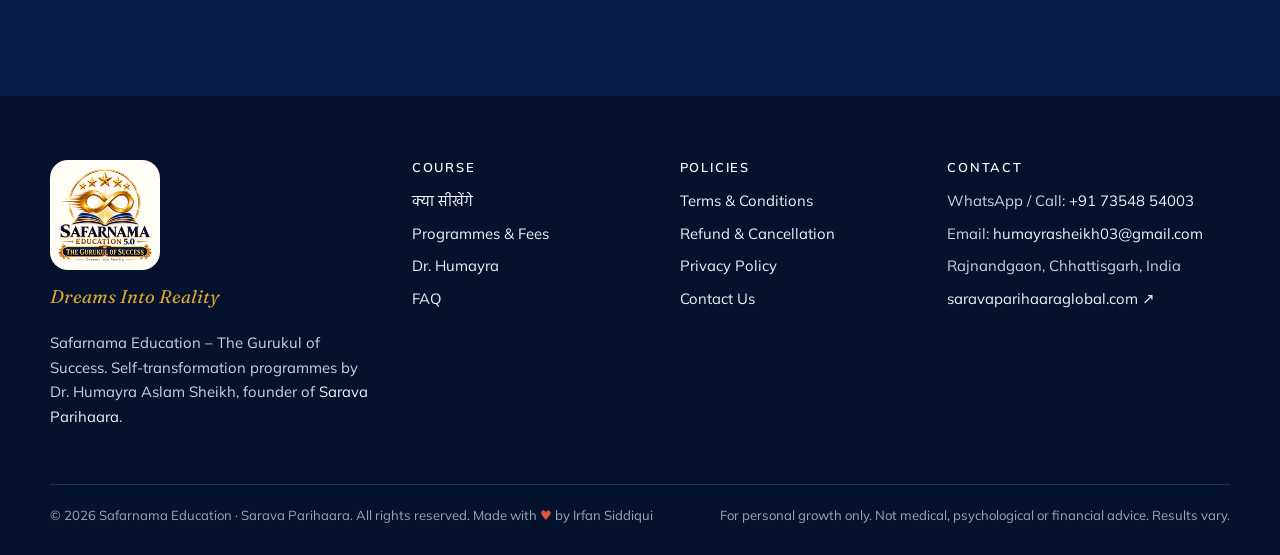
==== commit f12584e7: "Navy, royal gold and pearl white theme Swap the brown palette for navy #061D49, royal gold #D9A430 a" ====
--- a/index.html
+++ b/index.html
@@ -16,14 +16,14 @@
 <meta property="og:url" content="https://safarnama.club/">
 <meta property="og:image" content="https://safarnama.club/assets/img/og-image.jpg">
 <meta name="twitter:card" content="summary_large_image">
-<meta name="theme-color" content="#24130b">
+<meta name="theme-color" content="#061d49">
 <link rel="icon" type="image/png" href="favicon.png">
 <link rel="apple-touch-icon" href="/assets/favicon.png">
 <link rel="preconnect" href="https://fonts.googleapis.com">
 <link rel="preconnect" href="https://fonts.gstatic.com" crossorigin>
 <link href="https://fonts.googleapis.com/css2?family=Fraunces:ital,opsz,wght@0,9..144,500;0,9..144,600;0,9..144,700;1,9..144,500&family=Mulish:wght@400;600;700;800&family=Hind:wght@400;500;600;700&family=Tiro+Devanagari+Hindi:ital@0;1&display=swap" rel="stylesheet">
-<link rel="stylesheet" href="assets/css/style.css?v=20261123">
-<link rel="stylesheet" href="assets/css/course.css?v=20261123">
+<link rel="stylesheet" href="assets/css/style.css?v=20261123b">
+<link rel="stylesheet" href="assets/css/course.css?v=20261123b">
 <script type="application/ld+json">
 {"@context": "https://schema.org", "@graph": [{"@type": "EducationalOrganization", "@id": "https://safarnama.club/#org", "name": "Safarnama Education", "alternateName": "Safarnama Education 5.0 – The Gurukul of Success", "url": "https://safarnama.club/", "logo": "https://safarnama.club/assets/img/safarnama-logo.png", "founder": {"@type": "Person", "name": "Dr. Humayra Aslam Sheikh", "url": "https://saravaparihaaraglobal.com/founder.html"}, "parentOrganization": {"@type": "Organization", "name": "Sarava Parihaara", "url": "https://saravaparihaaraglobal.com/"}, "address": {"@type": "PostalAddress", "addressLocality": "Rajnandgaon", "addressRegion": "Chhattisgarh", "addressCountry": "IN"}, "contactPoint": {"@type": "ContactPoint", "telephone": "+91-73548-54003", "contactType": "customer support", "availableLanguage": ["Hindi", "English"]}}, {"@type": "WebSite", "@id": "https://safarnama.club/#website", "url": "https://safarnama.club/", "name": "Safarnama Education", "inLanguage": "hi", "publisher": {"@id": "https://safarnama.club/#org"}}, {"@type": "Course", "@id": "https://safarnama.club/#course", "name": "Safarnama Education 5.0 – The Gurukul of Success", "description": "Self-transformation programmes: Money Mastery, Law of Attraction, NLP, EFT, Chakra Healing, Inner Child Healing and more, with live Zoom classes.", "inLanguage": "hi", "provider": {"@id": "https://safarnama.club/#org"}, "instructor": {"@type": "Person", "name": "Dr. Humayra Aslam Sheikh"}, "offers": {"@type": "Offer", "category": "Paid", "price": "11000", "priceCurrency": "INR", "url": "https://safarnama.club/#join"}, "hasCourseInstance": {"@type": "CourseInstance", "courseMode": "Online", "startDate": "2026-12-01", "location": {"@type": "VirtualLocation", "url": "https://safarnama.club/"}}, "syllabusSections": [{"@type": "Syllabus", "name": "Commando Training – Project 60"}, {"@type": "Syllabus", "name": "The Power (Shakti)"}, {"@type": "Syllabus", "name": "Chakra Healing & Balancing"}, {"@type": "Syllabus", "name": "Inner Child Healing"}, {"@type": "Syllabus", "name": "Energy Cord Cutting"}, {"@type": "Syllabus", "name": "Forgiveness & Emotional Healing"}, {"@type": "Syllabus", "name": "Money Mastery Practices"}, {"@type": "Syllabus", "name": "121 Ritual"}, {"@type": "Syllabus", "name": "Advanced Manifestation Meditation"}, {"@type": "Syllabus", "name": "The Science of Getting Rich (Advanced)"}, {"@type": "Syllabus", "name": "Magic Book Practice"}]}]}
 </script>
@@ -182,7 +182,7 @@
  <p class="tagline">Dreams Into Reality 🌈</p>
  <p class="lead">Next Batch <b data-batch-date>1 December 2026</b> से शुरू — <span data-seats>Seats Limited</span>.</p>
  <div class="btn-row" style="justify-content:center;margin-top:18px"><a class="btn btn-gold" data-join href="#join">आज ही जुड़िए</a><a class="btn btn-wa" href="#" data-wa-link="Hello! Safarnama Education 5.0 के बारे में जानकारी चाहिए।">WhatsApp पर पूछें</a></div>
- <p class="disclaimer" style="color:#bfa894">यह course personal growth और self-development के लिए है। यह medical, psychological या financial advice का विकल्प नहीं है। Results हर व्यक्ति के लिए अलग हो सकते हैं।</p>
+ <p class="disclaimer" style="color:#aab6cc">यह course personal growth और self-development के लिए है। यह medical, psychological या financial advice का विकल्प नहीं है। Results हर व्यक्ति के लिए अलग हो सकते हैं।</p>
 </div></section>
 </main>
 
@@ -205,8 +205,8 @@
  <div class="wrap foot-bottom"><span>© <span data-year>2026</span> Safarnama Education · Sarava Parihaara. All rights reserved. Made with <span class="heart" aria-label="love">♥️</span> by Irfan Siddiqui</span><span>For personal growth only. Not medical, psychological or financial advice. Results vary.</span></div>
 </footer>
 <a class="wa-float" href="#" data-wa-link="Hello! Safarnama Education 5.0 के बारे में मेरा एक सवाल है।" aria-label="Chat with us on WhatsApp"><svg viewBox="0 0 32 32" aria-hidden="true"><path d="M16 3a13 13 0 0 0-11.2 19.6L3 29l6.6-1.7A13 13 0 1 0 16 3Zm0 23.7c-2 0-4-.5-5.7-1.6l-.4-.2-3.9 1 1-3.8-.3-.4A10.7 10.7 0 1 1 16 26.7Zm5.9-8c-.3-.2-1.9-1-2.2-1s-.5-.2-.7.2-.8 1-1 1.2-.4.2-.7 0a8.8 8.8 0 0 1-4.4-3.8c-.3-.6.3-.5 1-1.7.1-.2 0-.4 0-.5l-1-2.4c-.3-.6-.5-.5-.7-.5h-.6a1.2 1.2 0 0 0-.9.4 3.6 3.6 0 0 0-1.1 2.7 6.3 6.3 0 0 0 1.3 3.3 14.4 14.4 0 0 0 5.5 4.9c2 .9 2.9 1 3.9.8a3.3 3.3 0 0 0 2.2-1.5 2.7 2.7 0 0 0 .2-1.5c-.1-.2-.3-.3-.6-.5Z"/></svg></a>
-<script src="assets/js/course-config.js?v=20261123"></script>
-<script src="assets/js/site.js?v=20261123"></script>
-<script src="assets/js/course.js?v=20261123"></script>
+<script src="assets/js/course-config.js?v=20261123b"></script>
+<script src="assets/js/site.js?v=20261123b"></script>
+<script src="assets/js/course.js?v=20261123b"></script>
 </body>
 </html>
--- a/assets/css/style.css
+++ b/assets/css/style.css
@@ -1,22 +1,21 @@
-/* Sarava Parihaara — brand system taken from the logo and packaging:
-   deep walnut brown, turmeric gold, neem green on warm ivory.
-   Layout idea: editorial product storytelling, split hero, generous white space. */
+/* Safarnama theme (Nov 2026): navy #061D49 primary, royal gold #D9A430 accent,
+   pearl white #FFFDF6 background. Dark gold #8A6410 for small text on light backgrounds. */
 :root{
-  --brown:#3b2014;
-  --brown-2:#5a3422;
-  --gold:#d99a0b;
-  --gold-soft:#f6e3b4;
-  --green:#2f5d27;
-  --green-soft:#e6efdf;
-  --ivory:#fbf7ef;
+  --brown:#061d49;
+  --brown-2:#12306b;
+  --gold:#d9a430;
+  --gold-soft:#f6e7c1;
+  --green:#8a6410;
+  --green-soft:#f6ecd2;
+  --ivory:#fffdf6;
   --paper:#ffffff;
-  --ink:#2a1d16;
-  --muted:#6f6058;
-  --line:#e8dccb;
+  --ink:#0b1a36;
+  --muted:#4f5b73;
+  --line:#e6e1d3;
   --f-display:"Fraunces",Georgia,"Times New Roman",serif;
   --f-body:"Mulish",system-ui,-apple-system,"Segoe UI",Roboto,sans-serif;
   --r:14px;
-  --shadow:0 10px 30px -14px rgba(59,32,20,.35);
+  --shadow:0 10px 30px -14px rgba(6,29,73,.35);
   color-scheme:light;
 }
 *,*::before,*::after{box-sizing:border-box}
@@ -35,12 +34,12 @@
 .narrow{max-width:68ch}
 .section{padding:clamp(48px,7vw,96px) 0}
 .section.alt{background:var(--paper)}
-.section.dark{background:var(--brown);color:#f3e9dc}
+.section.dark{background:var(--brown);color:#eaf0fa}
 .section.dark h2,.section.dark h3{color:#fff}
 .eyebrow{display:inline-block;font-size:.78rem;letter-spacing:.14em;text-transform:uppercase;font-weight:800;color:var(--green);margin-bottom:.8em}
 .dark .eyebrow{color:var(--gold)}
 .lead{font-size:1.15rem;color:var(--muted)}
-.dark .lead{color:#e0cfbd}
+.dark .lead{color:#c9d4e8}
 .center{text-align:center}
 .center .narrow{margin-inline:auto}
 
@@ -50,7 +49,7 @@
 .btn-primary{background:var(--brown);color:#fff}
 .btn-primary:hover{background:var(--brown-2);color:#fff}
 .btn-gold{background:var(--gold);color:var(--brown)}
-.btn-gold:hover{background:#e8ab1c;color:var(--brown)}
+.btn-gold:hover{background:#e6b54a;color:var(--brown)}
 .btn-ghost{border-color:var(--brown);color:var(--brown);background:transparent}
 .btn-ghost:hover{background:var(--brown);color:#fff}
 .btn-wa{background:#1f9d55;color:#fff}
@@ -59,9 +58,9 @@
 .btn-block{width:100%}
 
 /* topbar + header */
-.topbar{background:var(--brown);color:#f3e2c7;font-size:.82rem;text-align:center;padding:7px 12px;letter-spacing:.03em}
+.topbar{background:var(--brown);color:#f6e7c1;font-size:.82rem;text-align:center;padding:7px 12px;letter-spacing:.03em}
 .topbar b{color:var(--gold)}
-.site-header{position:sticky;top:0;z-index:50;background:rgba(251,247,239,.96);backdrop-filter:blur(8px);border-bottom:1px solid var(--line)}
+.site-header{position:sticky;top:0;z-index:50;background:rgba(255,253,246,.96);backdrop-filter:blur(8px);border-bottom:1px solid var(--line)}
 .nav{display:flex;align-items:center;gap:20px;height:76px}
 .brand{display:flex;align-items:center;gap:10px;text-decoration:none;color:var(--brown)}
 .brand img{width:54px;height:54px}
@@ -222,8 +221,8 @@
 .prose ul{padding-left:1.2em}
 
 /* footer */
-.site-footer{background:#2a160d;color:#d9c8b6;padding:64px 0 28px;font-size:.93rem}
-.site-footer a{color:#f0e2cf;text-decoration:none}
+.site-footer{background:#04122e;color:#c9d4e8;padding:64px 0 28px;font-size:.93rem}
+.site-footer a{color:#eef2f9;text-decoration:none}
 .site-footer a:hover{color:var(--gold)}
 .foot-grid{display:grid;grid-template-columns:1.4fr 1fr 1fr 1.2fr;gap:32px}
 @media (max-width:860px){.foot-grid{grid-template-columns:1fr 1fr}}
@@ -231,7 +230,7 @@
 .site-footer h4{color:#fff;font-family:var(--f-body);font-size:.8rem;letter-spacing:.14em;text-transform:uppercase;margin-bottom:14px}
 .site-footer ul{list-style:none;padding:0;margin:0;display:grid;gap:8px}
 .foot-brand img{width:84px;margin-bottom:12px}
-.foot-bottom{border-top:1px solid #4a2f22;margin-top:40px;padding-top:20px;display:flex;flex-wrap:wrap;justify-content:space-between;gap:10px;font-size:.82rem;color:#a99484}
+.foot-bottom{border-top:1px solid #16336a;margin-top:40px;padding-top:20px;display:flex;flex-wrap:wrap;justify-content:space-between;gap:10px;font-size:.82rem;color:#9aa6bd}
 .motto{font-family:var(--f-display);font-style:italic;color:var(--gold);font-size:1.15rem}
 
 /* floating whatsapp */
@@ -239,7 +238,7 @@
 .wa-float svg{width:30px;height:30px;fill:#fff}
 
 /* cart drawer */
-.drawer-bg{position:fixed;inset:0;background:rgba(30,15,8,.45);z-index:90;opacity:0;pointer-events:none;transition:opacity .2s}
+.drawer-bg{position:fixed;inset:0;background:rgba(4,14,36,.45);z-index:90;opacity:0;pointer-events:none;transition:opacity .2s}
 .drawer{position:fixed;top:0;right:0;height:100%;width:min(440px,100%);background:var(--ivory);z-index:100;transform:translateX(100%);transition:transform .25s;display:flex;flex-direction:column;box-shadow:-10px 0 40px rgba(0,0,0,.2)}
 .cart-open .drawer{transform:none}
 .cart-open .drawer-bg{opacity:1;pointer-events:auto}
@@ -286,19 +285,19 @@
 .video .video-play,.video iframe{display:block;width:100%;aspect-ratio:16/9;border:0;padding:0;background:#000;cursor:pointer;position:relative}
 .video.vertical .video-play,.video.vertical iframe{aspect-ratio:9/16}
 .video img{width:100%;height:100%;object-fit:cover;opacity:.9}
-.video .play{position:absolute;inset:0;margin:auto;width:66px;height:66px;border-radius:50%;background:rgba(59,32,20,.85);box-shadow:0 6px 20px rgba(0,0,0,.35)}
+.video .play{position:absolute;inset:0;margin:auto;width:66px;height:66px;border-radius:50%;background:rgba(6,29,73,.85);box-shadow:0 6px 20px rgba(0,0,0,.35)}
 .video .play::after{content:"";position:absolute;left:26px;top:20px;border-left:20px solid #fff;border-top:13px solid transparent;border-bottom:13px solid transparent}
 .video-play:hover .play{background:var(--green)}
 .video figcaption{background:var(--paper);padding:10px 14px;font-weight:700;font-size:.88rem;color:var(--brown)}
 /* social icons + map */
 .socials{display:flex;flex-wrap:wrap;gap:10px}
-.socials a{width:40px;height:40px;border-radius:50%;display:grid;place-items:center;background:#4a2f22;color:#f0e2cf;transition:background .15s,color .15s}
+.socials a{width:40px;height:40px;border-radius:50%;display:grid;place-items:center;background:#16336a;color:#eef2f9;transition:background .15s,color .15s}
 .socials a[hidden]{display:none}
 .socials a:hover{background:var(--gold);color:var(--brown)}
 .socials svg{width:19px;height:19px;fill:currentColor}
 .socials.dark-icons a{background:var(--green-soft);color:var(--green)}
 .socials.dark-icons a:hover{background:var(--brown);color:#fff}
-.map{border-radius:20px;overflow:hidden;border:1px solid var(--line);box-shadow:var(--shadow);background:#e9e4da}
+.map{border-radius:20px;overflow:hidden;border:1px solid var(--line);box-shadow:var(--shadow);background:#e6e3db}
 .map iframe{display:block;width:100%;height:420px;border:0}
 @media (max-width:600px){.map iframe{height:320px}}
 .foot-bottom .heart{color:#e0533d}
--- a/assets/css/course.css
+++ b/assets/css/course.css
@@ -2,7 +2,7 @@
 :root{
   --f-display:"Fraunces","Tiro Devanagari Hindi",Georgia,serif;
   --f-body:"Mulish","Hind",system-ui,-apple-system,"Segoe UI",Roboto,sans-serif;
-  --deep:#24130b;
+  --deep:#061d49;
 }
 body.course{font-size:17px}
 .course .topbar a{color:var(--gold);font-weight:800}
@@ -11,27 +11,27 @@
 @media (max-width:1020px){.course .nav .btn{margin-left:0}}
 
 /* hero */
-.c-hero{position:relative;overflow:hidden;color:#f3e9dc;background:
-  radial-gradient(900px 480px at 88% 0%,rgba(217,154,11,.30),transparent 62%),
-  radial-gradient(700px 420px at 0% 100%,rgba(47,93,39,.40),transparent 60%),var(--deep);
+.c-hero{position:relative;overflow:hidden;color:#eaf0fa;background:
+  radial-gradient(900px 480px at 88% 0%,rgba(217,164,48,.30),transparent 62%),
+  radial-gradient(700px 420px at 0% 100%,rgba(40,90,170,.35),transparent 60%),var(--deep);
   padding:clamp(40px,6vw,84px) 0 clamp(44px,6vw,80px)}
 .c-hero .hero-grid{grid-template-columns:1.15fr .85fr}
 .c-hero h1{color:#fff;font-size:clamp(2.3rem,5vw,4rem);margin-bottom:.35em}
 .c-hero h1 em{font-style:italic;color:var(--gold)}
-.c-hero .kicker{display:inline-flex;align-items:center;gap:8px;background:rgba(255,255,255,.08);border:1px solid rgba(217,154,11,.45);color:var(--gold);border-radius:999px;padding:6px 14px;font-weight:800;font-size:.8rem;letter-spacing:.08em;text-transform:uppercase;margin-bottom:18px}
-.c-hero .lead{color:#e9d9c6;font-size:1.18rem;max-width:36em}
+.c-hero .kicker{display:inline-flex;align-items:center;gap:8px;background:rgba(255,255,255,.08);border:1px solid rgba(217,164,48,.45);color:var(--gold);border-radius:999px;padding:6px 14px;font-weight:800;font-size:.8rem;letter-spacing:.08em;text-transform:uppercase;margin-bottom:18px}
+.c-hero .lead{color:#d8e1f0;font-size:1.18rem;max-width:36em}
 .hero-facts{display:flex;flex-wrap:wrap;gap:10px 22px;margin:22px 0 26px;padding:0;list-style:none;font-weight:700;color:#fff}
 .hero-facts li{display:flex;align-items:center;gap:8px}
 .hero-facts svg{width:20px;height:20px;color:var(--gold);flex:none}
-.c-hero .btn-ghost{border-color:#f3e9dc;color:#f3e9dc}
-.c-hero .btn-ghost:hover{background:#f3e9dc;color:var(--brown)}
+.c-hero .btn-ghost{border-color:#eaf0fa;color:#eaf0fa}
+.c-hero .btn-ghost:hover{background:#eaf0fa;color:var(--brown)}
 .c-hero .hero-badge{color:var(--ink)}
 .c-hero .hero-badge b{display:block;font-family:var(--f-display);color:var(--brown);font-size:1rem}
 @media (max-width:860px){.c-hero .hero-grid{grid-template-columns:1fr}.c-hero .hero-art{max-width:420px;margin-inline:auto}}
 
 /* countdown */
 .countdown{display:flex;gap:10px;flex-wrap:wrap;align-items:stretch}
-.countdown span{background:rgba(255,255,255,.07);border:1px solid rgba(255,255,255,.14);border-radius:12px;padding:8px 14px;text-align:center;min-width:72px;font-size:.8rem;color:#e0cfbd}
+.countdown span{background:rgba(255,255,255,.07);border:1px solid rgba(255,255,255,.14);border-radius:12px;padding:8px 14px;text-align:center;min-width:72px;font-size:.8rem;color:#c9d4e8}
 .countdown b{display:block;font-family:var(--f-display);font-size:1.7rem;color:#fff;line-height:1.1;font-variant-numeric:tabular-nums}
 .cd-label{font-size:.82rem;letter-spacing:.12em;text-transform:uppercase;font-weight:800;color:var(--gold);margin:0 0 8px}
 
@@ -46,10 +46,10 @@
 .pillar .num{font-family:var(--f-display);font-size:.85rem;font-weight:700;color:var(--gold);letter-spacing:.1em}
 .pillar h3{font-size:1.45rem;margin:0}
 .pillar p{color:var(--muted);margin:0}
-.pillar.feature{background:var(--brown);border-color:var(--brown);color:#e9d9c6}
+.pillar.feature{background:var(--brown);border-color:var(--brown);color:#d8e1f0}
 .pillar.feature h3{color:#fff}
-.pillar.feature p{color:#e0cfbd}
-.pillar .ingredients span{background:rgba(255,255,255,.1);color:#f6e3b4}
+.pillar.feature p{color:#c9d4e8}
+.pillar .ingredients span{background:rgba(255,255,255,.1);color:#f6e7c1}
 
 /* what you get */
 .gets{display:grid;grid-template-columns:repeat(4,1fr);gap:18px}
@@ -67,7 +67,7 @@
 .flow li{counter-increment:f;background:rgba(255,255,255,.06);border:1px solid rgba(255,255,255,.12);border-radius:var(--r);padding:22px}
 .flow li::before{content:counter(f);display:grid;place-items:center;width:38px;height:38px;border-radius:50%;background:var(--gold);color:var(--brown);font-weight:800;margin-bottom:12px}
 .flow b{display:block;color:#fff;font-family:var(--f-display);font-size:1.15rem;margin-bottom:4px}
-.flow span{color:#e0cfbd;font-size:.95rem}
+.flow span{color:#c9d4e8;font-size:.95rem}
 
 /* founder */
 .creds{list-style:none;padding:0;margin:18px 0;display:grid;gap:12px}
@@ -152,30 +152,30 @@
 @media (max-width:420px){.prog{flex-direction:column;align-items:flex-start}.prog-buy{width:100%;justify-content:space-between}}
 
 /* complete-course bundle */
-.bundle{background:var(--brown);color:#e9d9c6;border-radius:22px;padding:clamp(22px,4vw,34px);display:grid;gap:18px;box-shadow:var(--shadow);border:2px solid var(--gold)}
+.bundle{background:var(--brown);color:#d8e1f0;border-radius:22px;padding:clamp(22px,4vw,34px);display:grid;gap:18px;box-shadow:var(--shadow);border:2px solid var(--gold)}
 .bundle .badge{display:inline-block;background:var(--gold);color:var(--brown);font-weight:800;font-size:.75rem;letter-spacing:.08em;text-transform:uppercase;border-radius:999px;padding:4px 12px;margin-bottom:10px}
 .bundle h3{color:#fff;font-size:clamp(1.4rem,3vw,1.9rem);margin:0 0 4px}
-.bundle-head p{margin:0;color:#e0cfbd}
-.bundle .ingredients span{background:rgba(255,255,255,.1);color:#f6e3b4;font-size:.85rem}
+.bundle-head p{margin:0;color:#c9d4e8}
+.bundle .ingredients span{background:rgba(255,255,255,.1);color:#f6e7c1;font-size:.85rem}
 .bundle-buy{display:flex;align-items:center;justify-content:space-between;gap:16px;flex-wrap:wrap;border-top:1px solid rgba(255,255,255,.15);padding-top:18px}
 .bundle .fee{font-family:var(--f-display);font-weight:700;font-size:2.2rem;color:#fff;font-variant-numeric:tabular-nums}
 
 /* safarnama logo */
 .course .brand img{width:64px;height:64px;object-fit:contain}
-.course .foot-brand img{width:110px;height:auto;background:#fbf7ef;border-radius:18px;padding:8px}
+.course .foot-brand img{width:110px;height:auto;background:#fffdf6;border-radius:18px;padding:8px}
 .c-hero .hero-badge img{background:transparent}
 @media (max-width:420px){.course .brand img{width:52px;height:52px}}
 
 /* special event */
 .event-sec{padding:clamp(36px,5vw,64px) 0}
-.event{display:grid;grid-template-columns:.9fr 1.1fr;gap:clamp(22px,4vw,48px);align-items:center;background:linear-gradient(135deg,#2b1342,#4a1f5c 55%,#24130b);border-radius:26px;padding:clamp(18px,3vw,32px);color:#efe2f5;box-shadow:var(--shadow)}
+.event{display:grid;grid-template-columns:.9fr 1.1fr;gap:clamp(22px,4vw,48px);align-items:center;background:linear-gradient(135deg,#0a2558,#163f86 55%,#061d49);border-radius:26px;padding:clamp(18px,3vw,32px);color:#eaf0fa;box-shadow:var(--shadow)}
 .event-img img{border-radius:18px;width:100%;height:auto}
 .event h2{color:#fff;margin:.1em 0 .1em;font-size:clamp(1.9rem,4vw,2.8rem)}
 .event .eyebrow{color:var(--gold)}
-.event-sub{font-family:var(--f-display);color:#f6e3b4;font-size:1.2rem;margin-bottom:.6em}
+.event-sub{font-family:var(--f-display);color:#f6e7c1;font-size:1.2rem;margin-bottom:.6em}
 .event-meta{list-style:none;padding:0;margin:0 0 14px;display:flex;flex-wrap:wrap;gap:8px}
 .event-meta li{background:rgba(255,255,255,.1);border:1px solid rgba(255,255,255,.18);border-radius:999px;padding:6px 14px;font-weight:700;font-size:.92rem;color:#fff}
-.event p{color:#e6d6ee}
+.event p{color:#d8e1f0}
 @media (max-width:820px){.event{grid-template-columns:1fr}}
 /* self-hosted video testimonials */
 .video video{display:block;width:100%;aspect-ratio:9/16;background:#000;object-fit:cover}
@@ -186,19 +186,19 @@
 
 /* ---------- online checkout form ---------- */
 body.co-open{overflow:hidden}
-.co-wrap{position:fixed;inset:0;z-index:200;background:rgba(42,29,22,.55);display:flex;align-items:center;justify-content:center;padding:16px}
+.co-wrap{position:fixed;inset:0;z-index:200;background:rgba(6,20,50,.55);display:flex;align-items:center;justify-content:center;padding:16px}
 .co-wrap[hidden]{display:none!important}
-.co-box{position:relative;background:var(--ivory,#fffaf0);border-radius:18px;max-width:420px;width:100%;padding:26px 22px 18px;box-shadow:0 20px 60px rgba(0,0,0,.25);max-height:calc(100vh - 32px);overflow:auto}
+.co-box{position:relative;background:var(--ivory,#fffdf6);border-radius:18px;max-width:420px;width:100%;padding:26px 22px 18px;box-shadow:0 20px 60px rgba(0,0,0,.25);max-height:calc(100vh - 32px);overflow:auto}
 .co-x{position:absolute;top:8px;right:10px;border:0;background:none;font-size:1.8rem;line-height:1;cursor:pointer;color:var(--ink);padding:6px}
-.co-kicker{margin:0;font-size:.72rem;letter-spacing:.12em;text-transform:uppercase;font-weight:800;color:var(--green,#2f6b3a)}
+.co-kicker{margin:0;font-size:.72rem;letter-spacing:.12em;text-transform:uppercase;font-weight:800;color:var(--green,#8a6410)}
 .co-title{margin:.2em 2rem .1em 0;font-size:1.3rem}
 .co-fee{margin:0 0 14px;font-weight:800;font-size:1.15rem;color:var(--brown)}
 .co-box label{display:block;font-weight:700;font-size:.9rem;margin:10px 0 0}
-.co-box input{display:block;width:100%;box-sizing:border-box;margin-top:5px;padding:12px 14px;border:1.5px solid #d9c9a8;border-radius:10px;font:inherit;font-size:1rem;background:#fff;color:var(--ink)}
+.co-box input{display:block;width:100%;box-sizing:border-box;margin-top:5px;padding:12px 14px;border:1.5px solid #d6d0bf;border-radius:10px;font:inherit;font-size:1rem;background:#fff;color:var(--ink)}
 .co-box input:focus{outline:none;border-color:var(--gold);box-shadow:0 0 0 3px var(--gold-soft)}
-.co-hint{margin:6px 0 0;font-size:.82rem;color:#7a5a2a}
+.co-hint{margin:6px 0 0;font-size:.82rem;color:#6e5718}
 .co-err{margin:12px 0 0;padding:9px 12px;border-radius:9px;background:#fde8e4;color:#8a1f11;font-size:.9rem;font-weight:700}
 .co-err[hidden]{display:none}
 .co-pay{width:100%;margin-top:16px}
 .co-pay[disabled]{opacity:.7;cursor:wait}
-.co-note{margin:10px 0 0;text-align:center;font-size:.78rem;color:#7a6a58}
+.co-note{margin:10px 0 0;text-align:center;font-size:.78rem;color:#5d6880}
